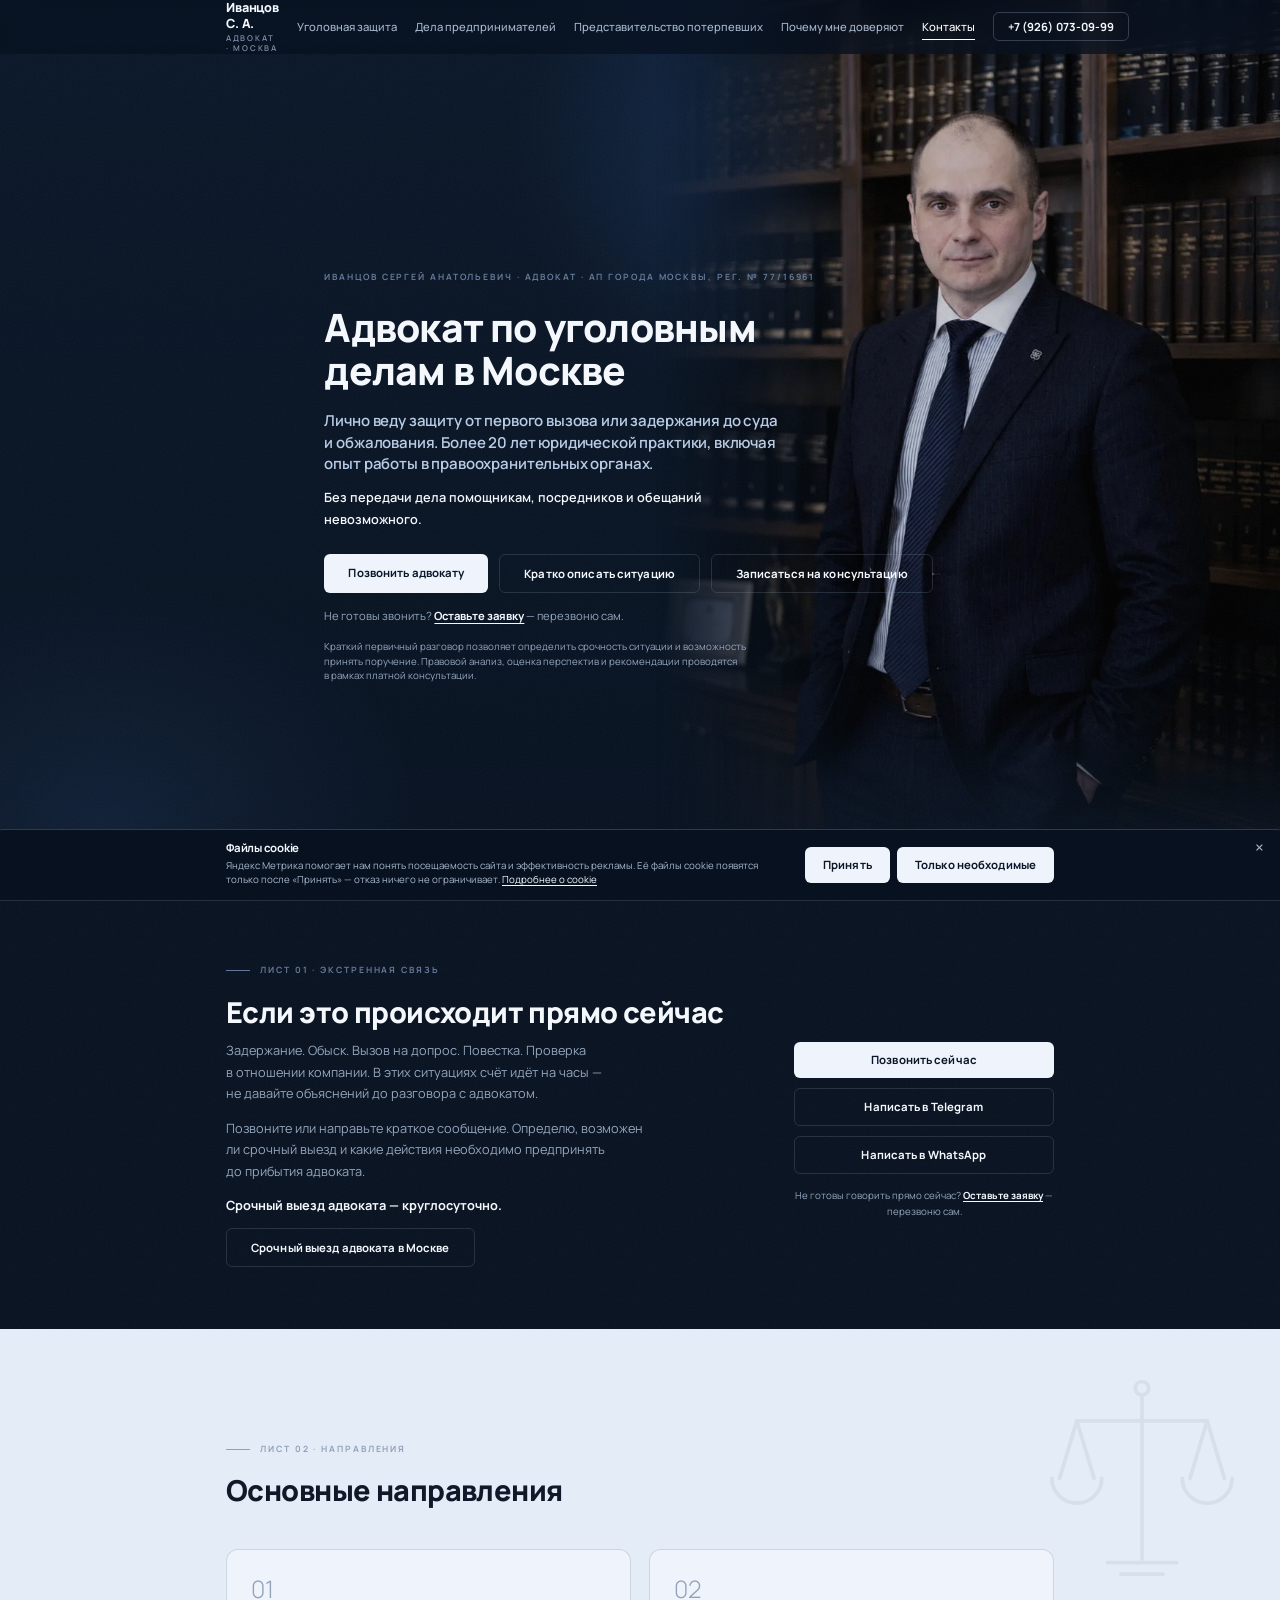
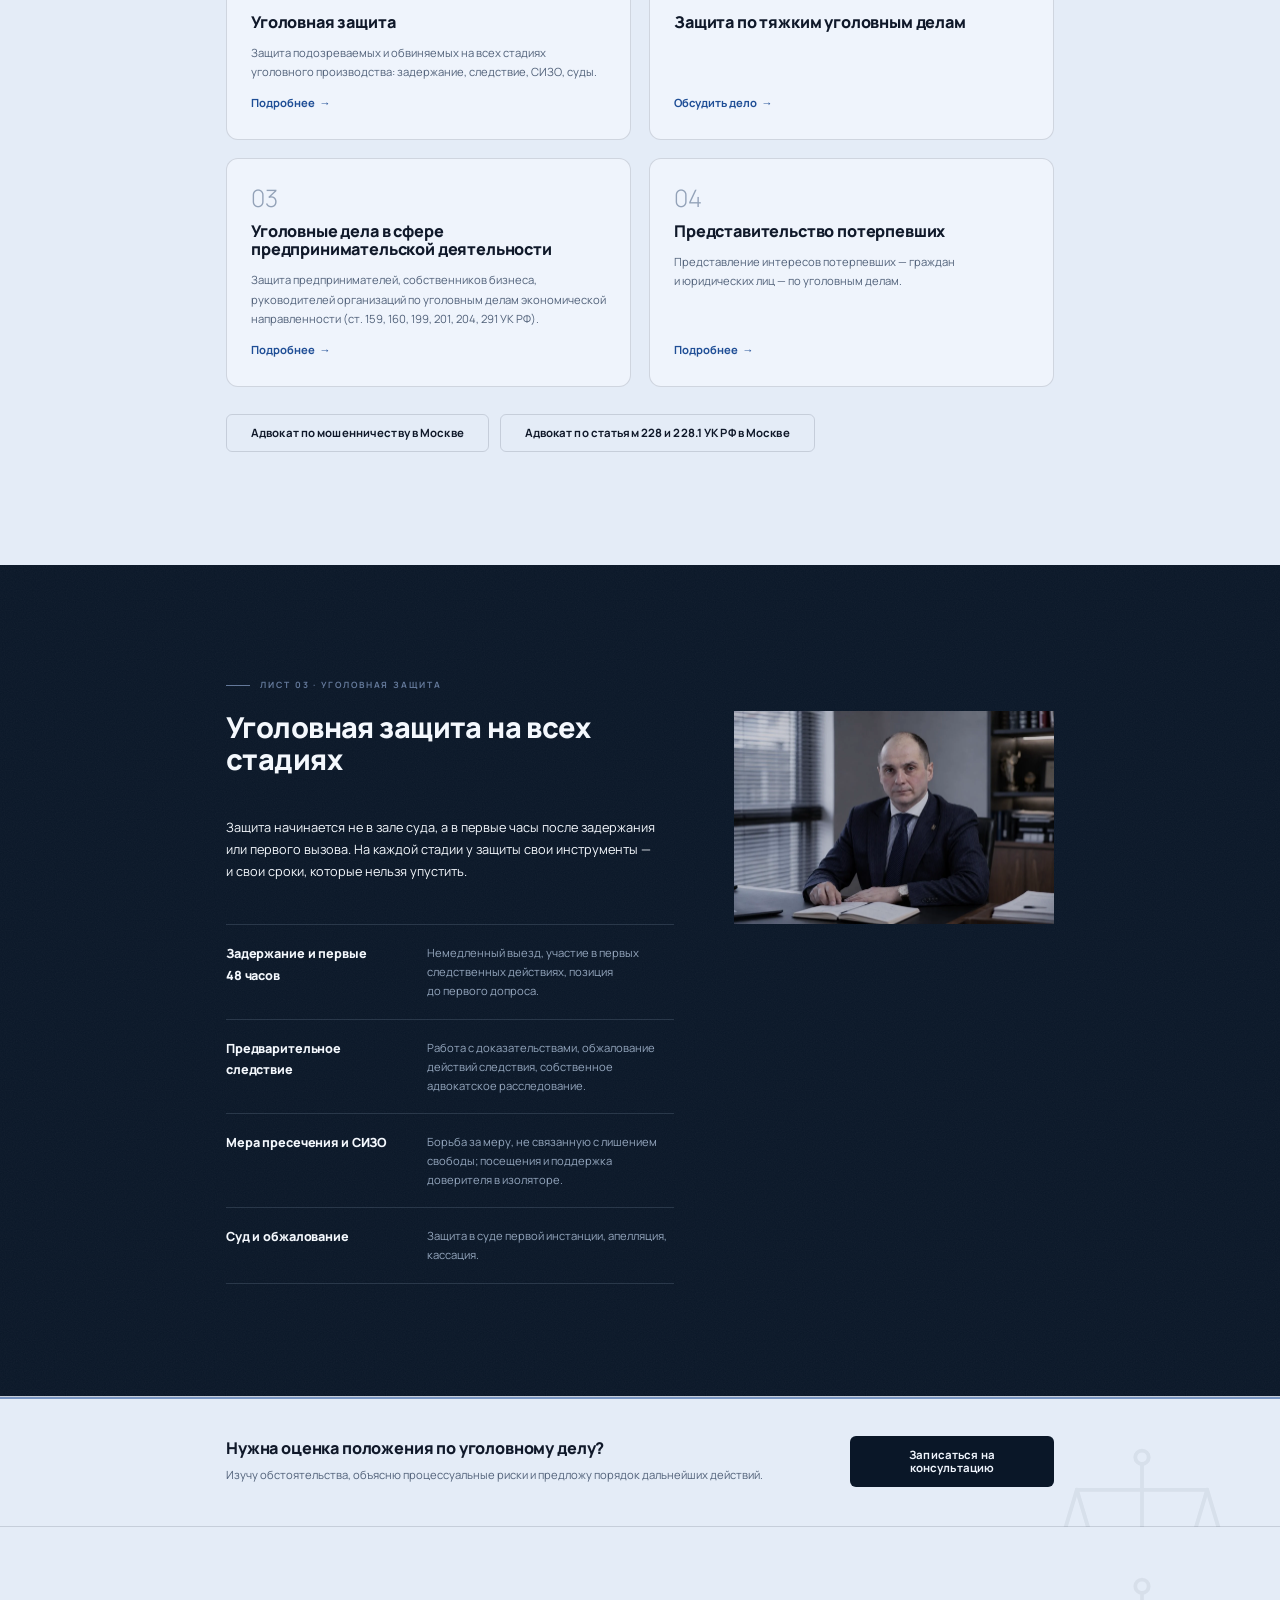
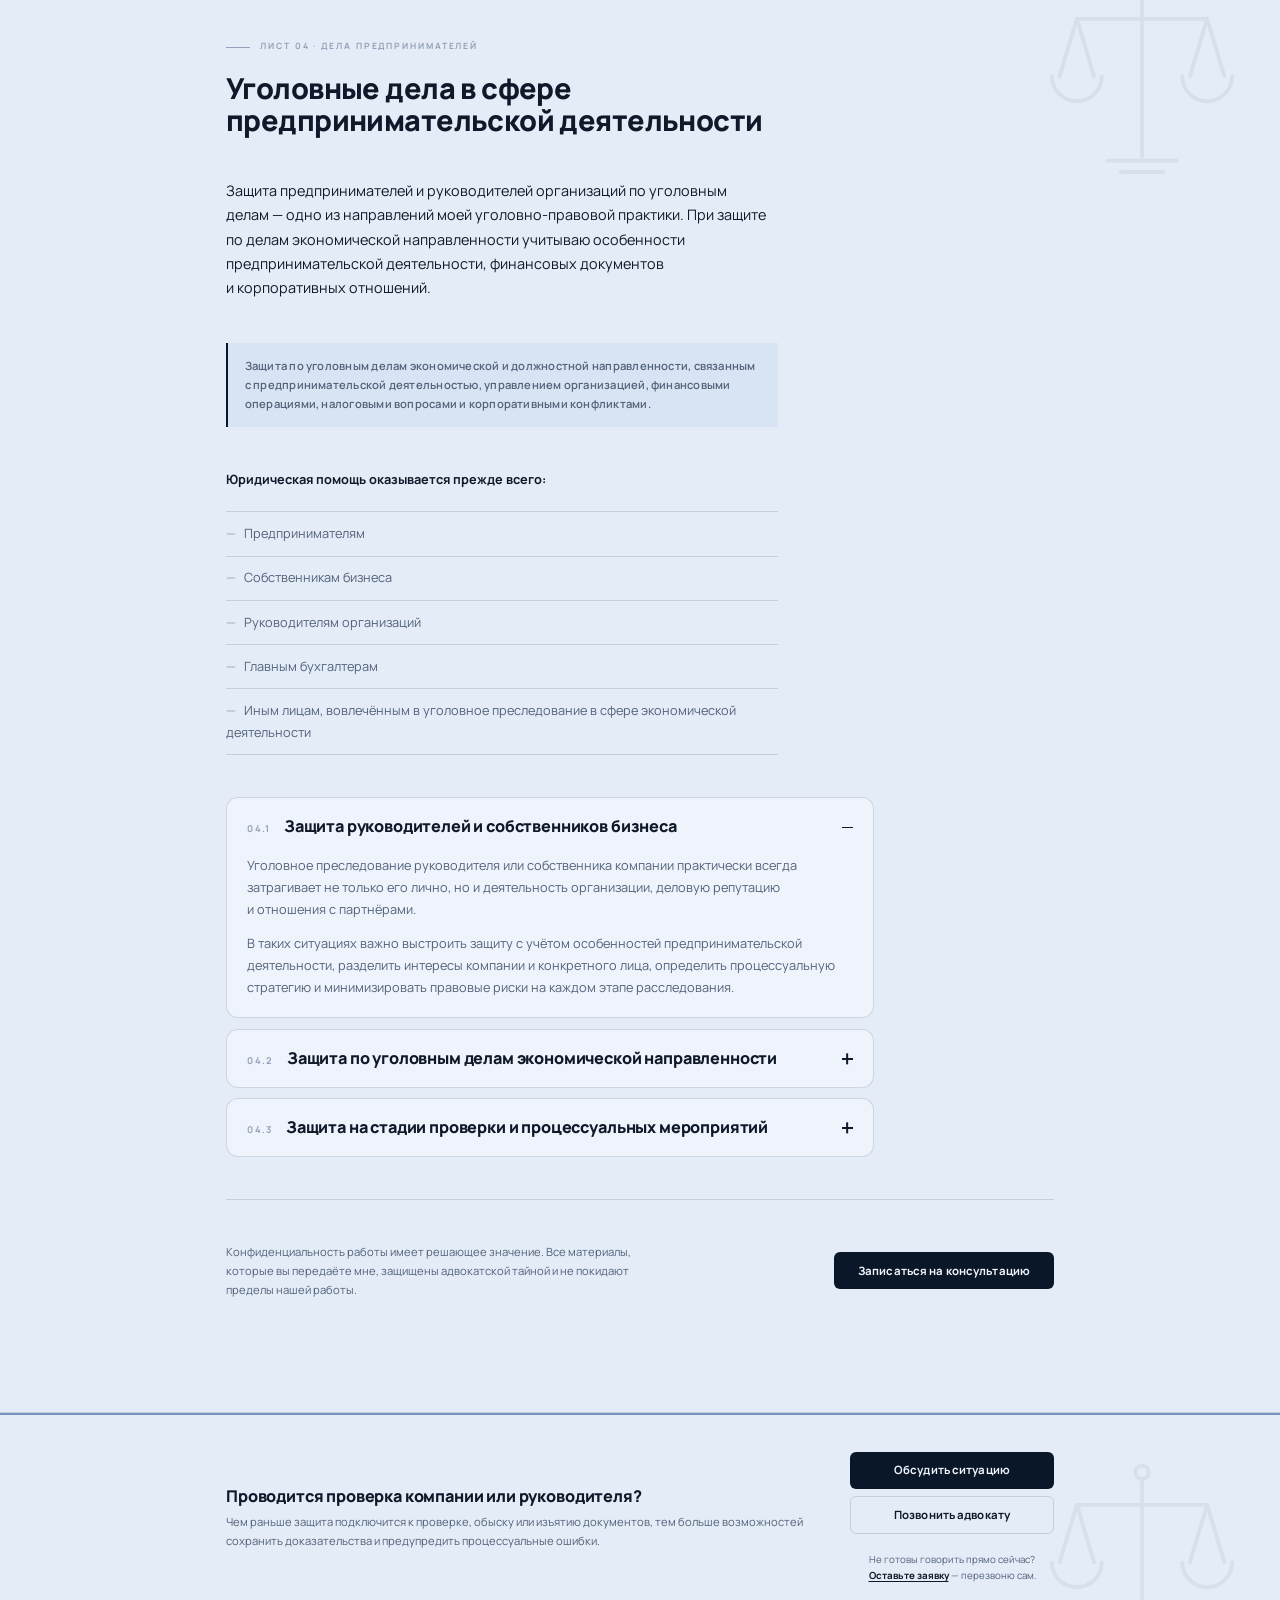
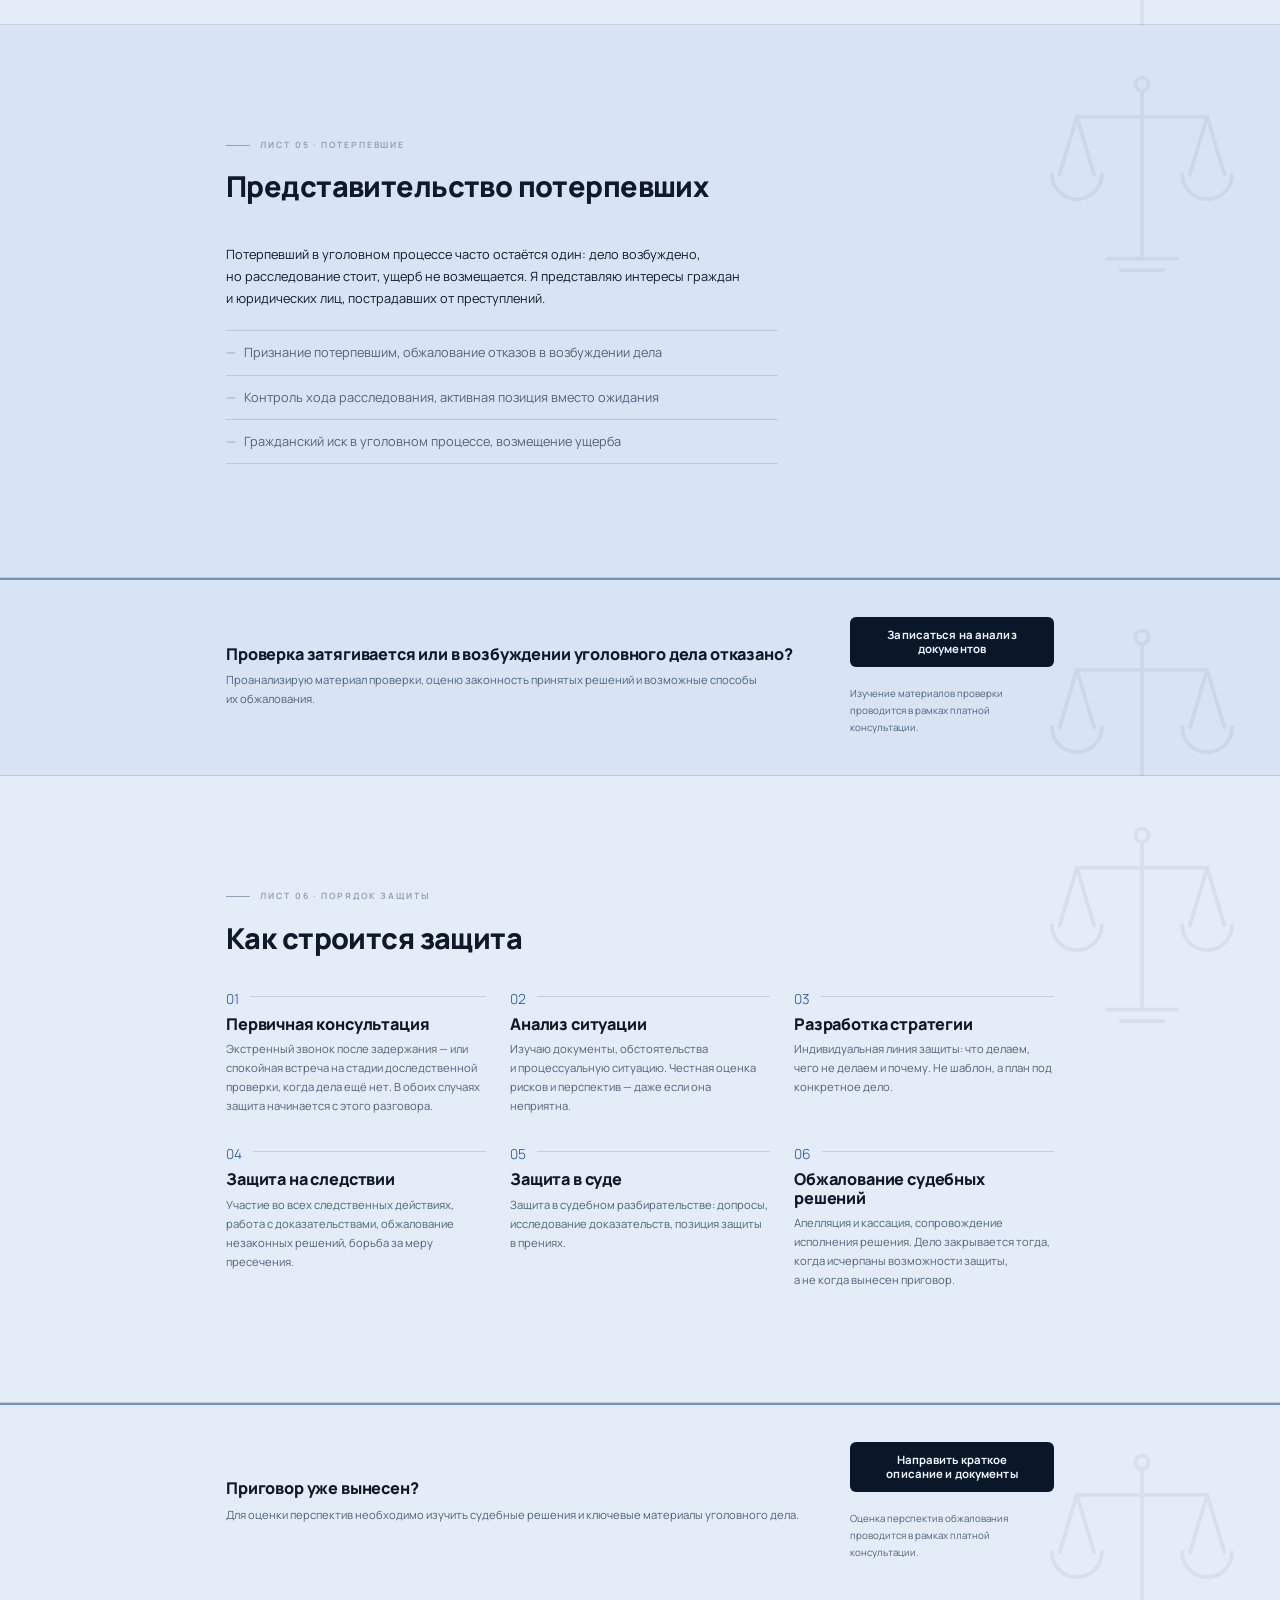
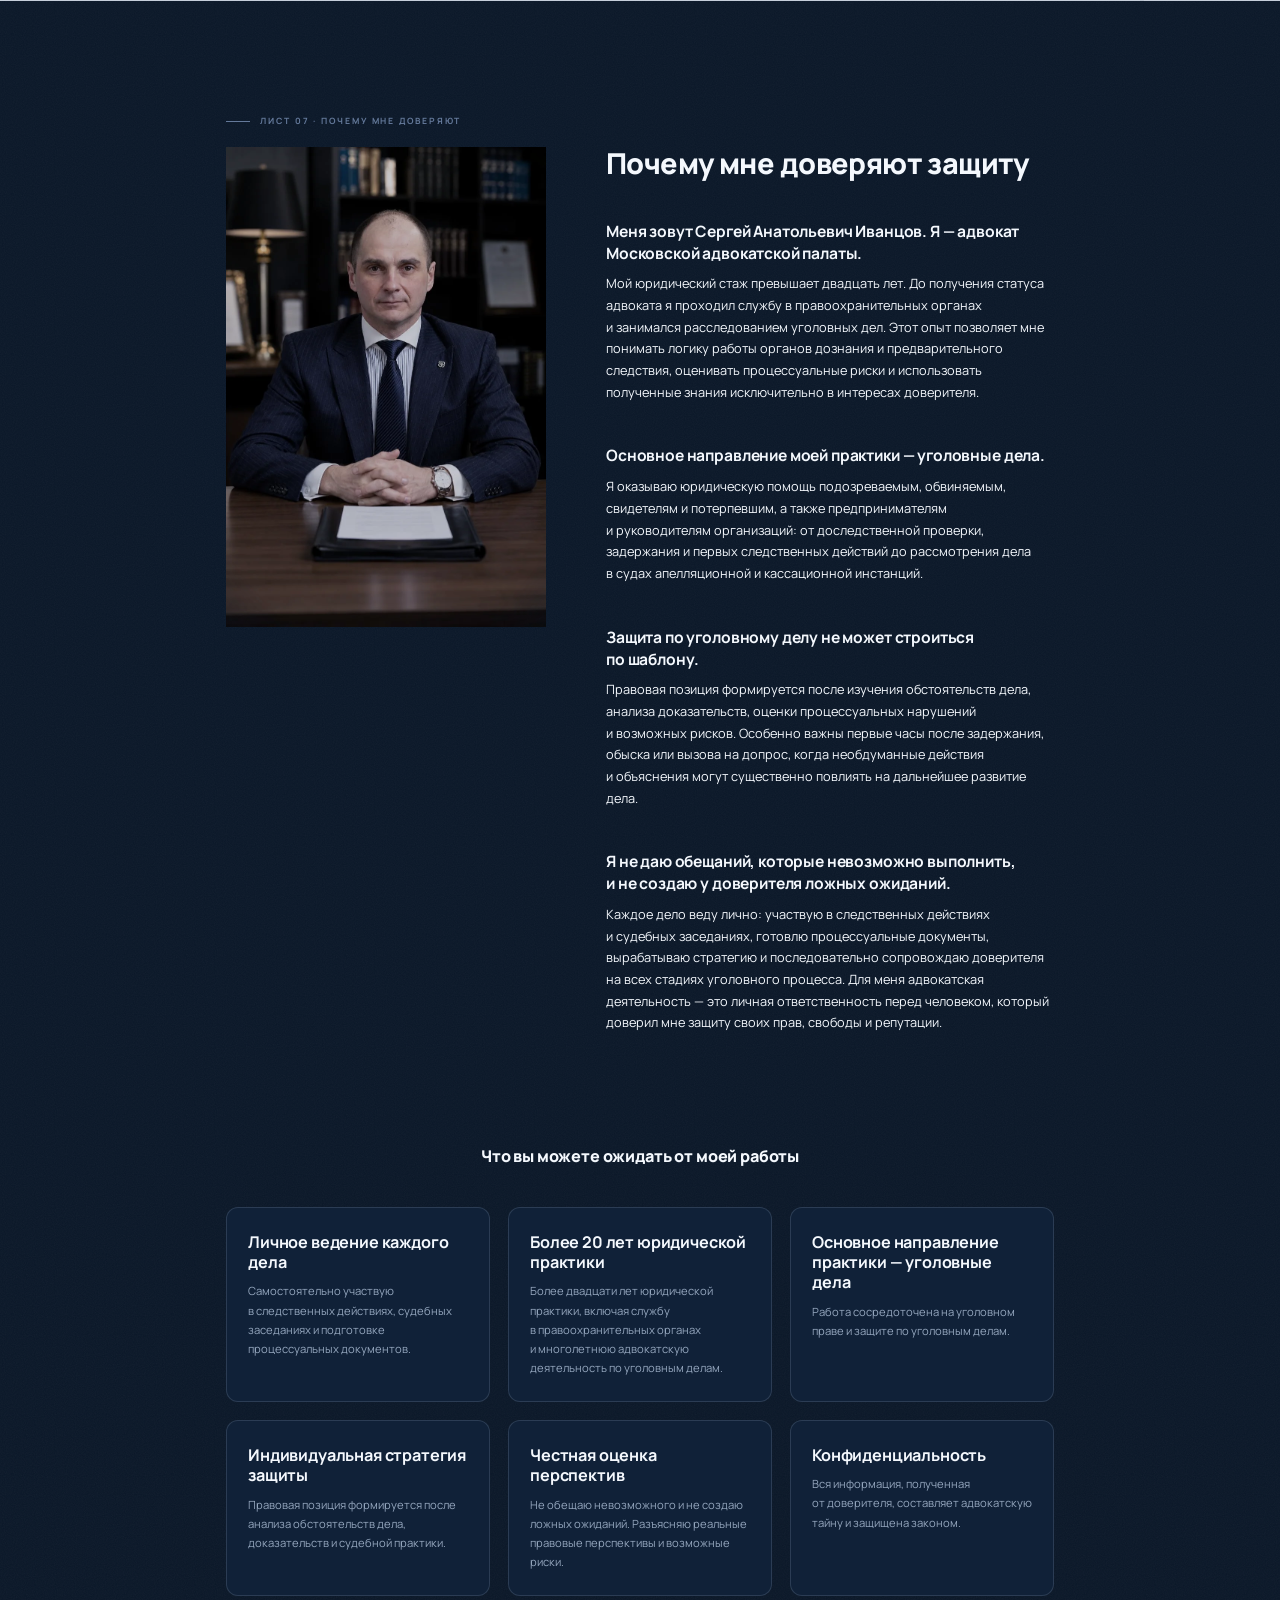
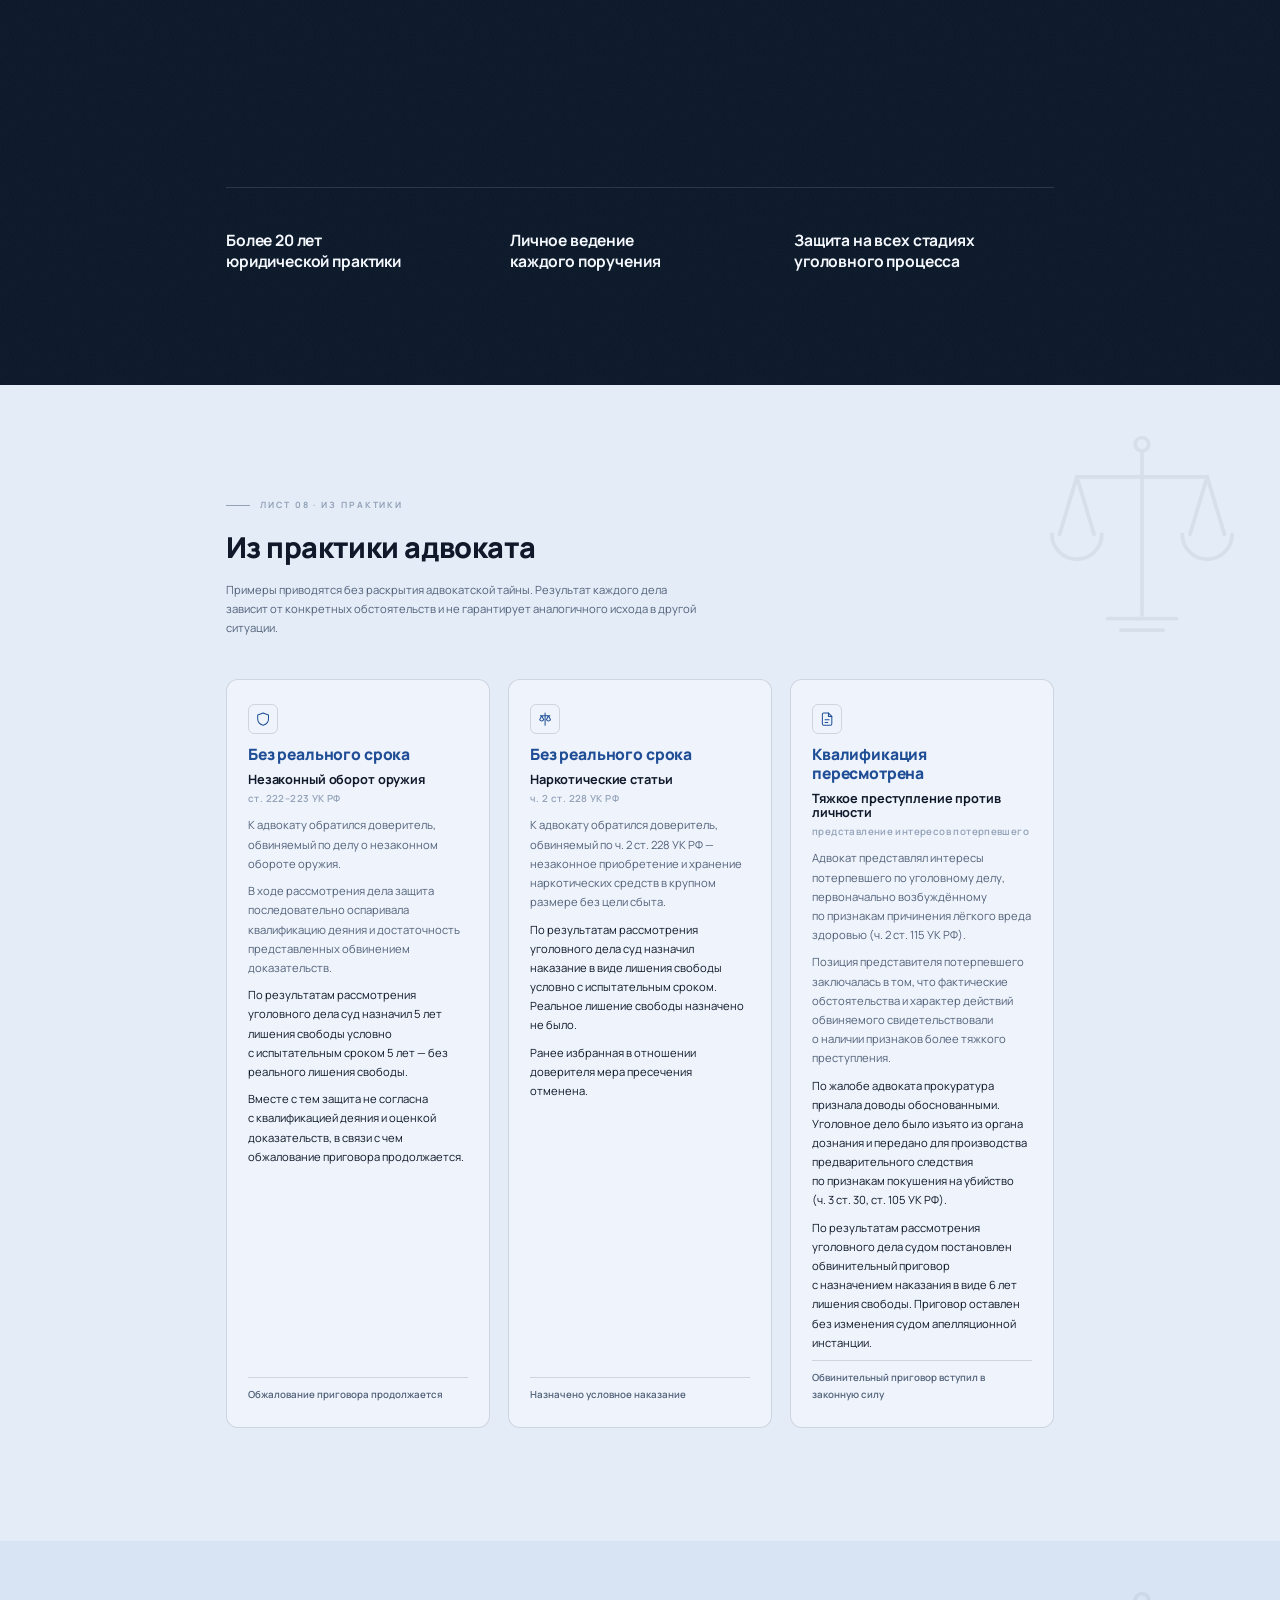
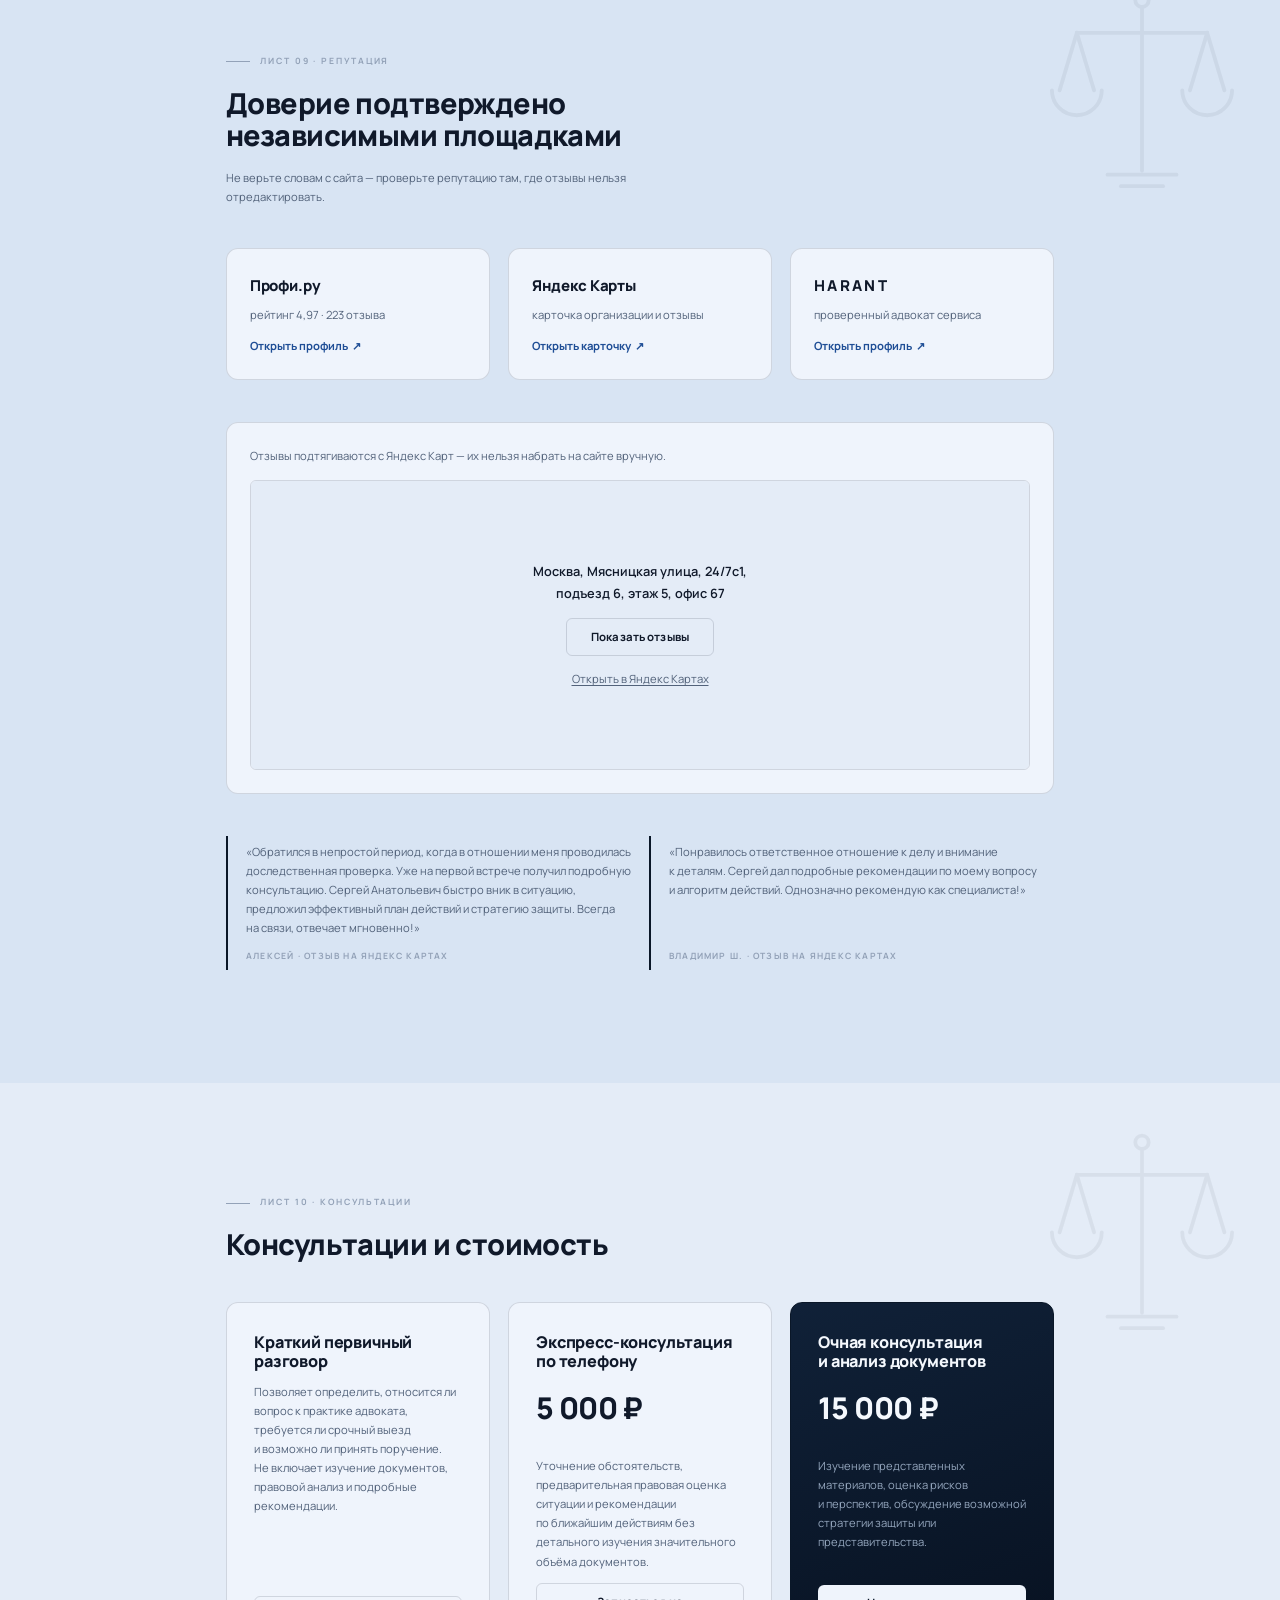
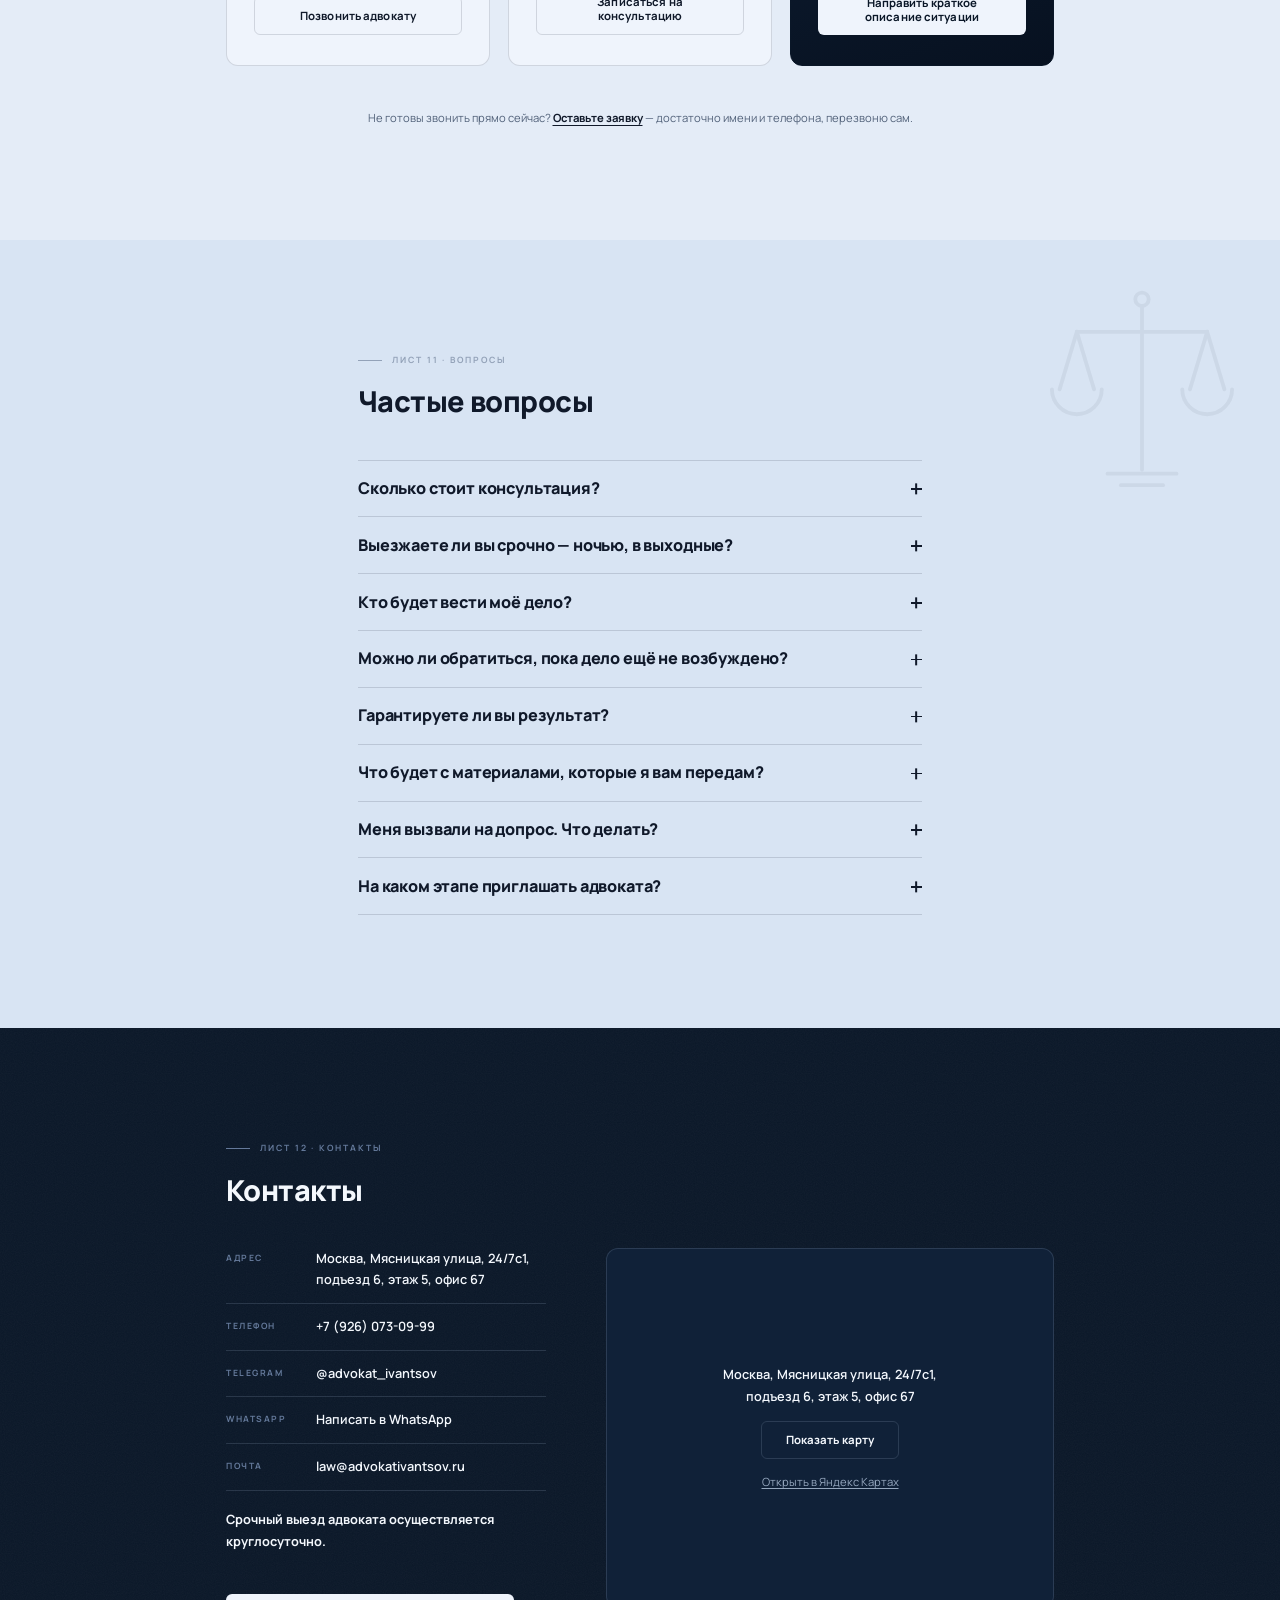
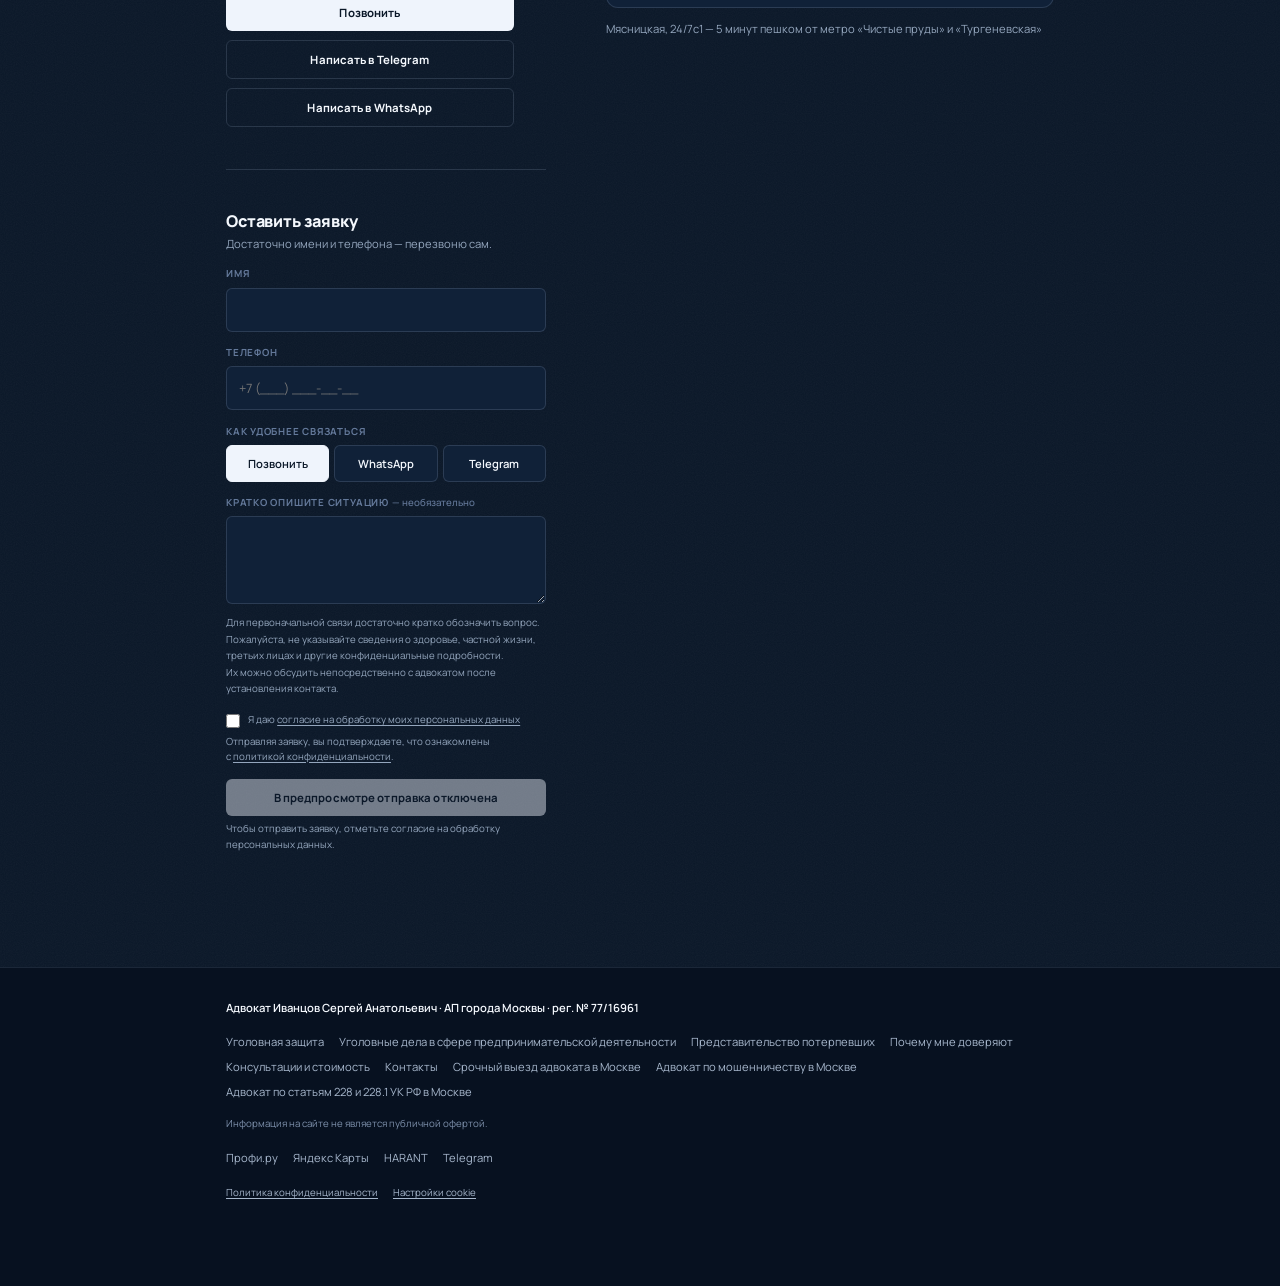
==== index.html @ 4e06b95c "Предпросмотр: исходный коммит 2146929 Co-Authored-By: Claude Opus 5.5 <noreply@anthropic.com>" ====
<!DOCTYPE html>
<html lang="ru">
<head>
  <meta charset="UTF-8">
  <meta name="robots" content="noindex, nofollow">
  <meta name="viewport" content="width=device-width, initial-scale=1, viewport-fit=cover">

  <!-- Safari на iPhone сам превращает похожие на телефон числа в ссылки
       на звонок — из-за этого регистрационный номер адвоката «77/16961»
       и номер офиса в адресе становились кликабельными. Автоопределение
       отключено: все настоящие телефоны заданы явными ссылками tel:. -->
  <meta name="format-detection" content="telephone=no">

  <!-- ===== SEO ===== -->
  <title>Адвокат по уголовным делам в Москве — Иванцов Сергей Анатольевич</title>
  <meta name="description" content="Адвокат по уголовным делам Сергей Иванцов, АП города Москвы, рег. № 77/16961. Защита подозреваемых, обвиняемых, потерпевших и предпринимателей на всех стадиях уголовного процесса. Более 20 лет юридической практики. Москва, круглосуточно.">

  <link rel="canonical" href="https://advokativantsov.ru/">

  <!-- Open Graph. Пути к картинке только абсолютные: мессенджеры и
       соцсети забирают её со своих серверов и относительный путь
       превращается в битую ссылку. Ширина и высота указаны настоящие,
       снятые из самого файла, — расхождение с реальными размерами
       заставляет часть сервисов перекачивать картинку заново. -->
  <meta property="og:type" content="website">
  <meta property="og:url" content="https://advokativantsov.ru/">
  <meta property="og:locale" content="ru_RU">
  <meta property="og:site_name" content="Адвокат Иванцов Сергей Анатольевич">
  <meta property="og:title" content="Адвокат по уголовным делам в Москве — Иванцов Сергей Анатольевич">
  <meta property="og:description" content="Защита подозреваемых, обвиняемых, потерпевших и предпринимателей на всех стадиях уголовного процесса. Более 20 лет юридической практики, опыт службы в правоохранительных органах.">
  <meta property="og:image" content="https://advokativantsov.ru/assets/img/og-cover.jpg">
  <meta property="og:image:secure_url" content="https://advokativantsov.ru/assets/img/og-cover.jpg">
  <meta property="og:image:type" content="image/jpeg">
  <meta property="og:image:width" content="1610">
  <meta property="og:image:height" content="977">
  <meta property="og:image:alt" content="Адвокат по уголовным делам Иванцов Сергей Анатольевич, Москва">

  <!-- Twitter -->
  <meta name="twitter:card" content="summary_large_image">
  <meta name="twitter:title" content="Адвокат по уголовным делам в Москве — Иванцов Сергей Анатольевич">
  <meta name="twitter:description" content="Защита на всех стадиях уголовного процесса. Более 20 лет юридической практики. Москва, круглосуточно.">
  <meta name="twitter:image" content="https://advokativantsov.ru/assets/img/og-cover.jpg">
  <meta name="twitter:image:alt" content="Адвокат по уголовным делам Иванцов Сергей Анатольевич, Москва">

  <!-- Favicon -->
  <link rel="icon" href="favicon.ico" sizes="32x32">
  <link rel="icon" type="image/svg+xml" href="assets/img/favicon.svg">

  <!-- Шрифт: Manrope (переменный, полная кириллица) — один на всю страницу.
       Файлы лежат локально в assets/fonts/, @font-face — в начале style.css.
       Внешнего CDN нет: сайт не зависит от доступности Google Fonts. -->
  <link rel="preload" href="assets/fonts/manrope-cyrillic.woff2" as="font" type="font/woff2" crossorigin>

  <!-- Параметр v= менять при обновлении файлов — сбрасывает кэш браузера -->
  <link rel="stylesheet" href="css/style.min.css?v=76">
  <!-- Класс js ставится здесь, а не в самом скрипте. Разница принципиальная:
       из <head> он попадает в разметку до разбора <body>, и браузер сразу
       считает стили правильно. Если ставить его потом, из main.js, браузер
       вынужден пересчитать всю страницу заново — на телефоне это стоило
       439 миллисекунд, и ровно они держали показатель отклика. -->
  <script>document.documentElement.classList.add('js');</script>
  <script src="js/main.min.js?v=74" defer></script>

  <!-- ===== Schema.org: Attorney =====
       @id — постоянный адрес этого описания. Другие страницы сайта
       ссылаются на адвоката по нему ("about": {"@id": …}), а не
       повторяют его данные. Менять @id нельзя: ссылки оборвутся. -->
  <script type="application/ld+json">
  {
    "@context": "https://schema.org",
    "@type": "Attorney",
    "@id": "https://advokativantsov.ru/#attorney",
    "name": "Адвокат Иванцов Сергей Анатольевич",
    "description": "Адвокат по уголовным делам. Защита на всех стадиях уголовного процесса. Более 20 лет юридической практики. Адвокатская палата города Москвы, рег. № 77/16961.",
    "telephone": "+79260730999",
    "email": "law@advokativantsov.ru",
    "address": {
      "@type": "PostalAddress",
      "addressLocality": "Москва",
      "streetAddress": "Мясницкая улица, 24/7с1, подъезд 6, этаж 5, офис 67",
      "addressCountry": "RU"
    },
    "areaServed": "Москва",
    "founder": {
      "@type": "Person",
      "name": "Иванцов Сергей Анатольевич",
      "jobTitle": "Адвокат",
      "memberOf": {
        "@type": "Organization",
        "name": "Адвокатская палата города Москвы"
      }
    },
    "knowsAbout": [
      "Уголовная защита",
      "Защита по тяжким уголовным делам",
      "Уголовные дела в сфере предпринимательской деятельности",
      "Представительство потерпевших"
    ],
    "sameAs": [
      "https://profi.ru/profile/IvantsovSA4",
      "https://yandex.ru/maps/org/advokat_ivantsov_s_a_/156938785011",
      "https://harant.ru/lawyers/moskva/ivanczov-sergej-anatolevich/",
      "https://t.me/advokat_ivantsov"
    ]
  }
  </script>

  <!-- ===== Schema.org: FAQPage (соответствует секции «Вопросы») ===== -->
  <script type="application/ld+json">
  {
    "@context": "https://schema.org",
    "@type": "FAQPage",
    "mainEntity": [
      {
        "@type": "Question",
        "name": "Сколько стоит консультация?",
        "acceptedAnswer": {
          "@type": "Answer",
          "text": "Экспресс-консультация по телефону — 5 000 ₽. Очная консультация с анализом документов в офисе на Мясницкой — 15 000 ₽. Краткий первичный разговор по телефону, чтобы определить срочность ситуации, отдельно не оплачивается."
        }
      },
      {
        "@type": "Question",
        "name": "Выезжаете ли вы срочно — ночью, в выходные?",
        "acceptedAnswer": {
          "@type": "Answer",
          "text": "Да. Срочный выезд адвоката осуществляется круглосуточно: при задержании, обыске или ином неотложном следственном действии звоните в любое время."
        }
      },
      {
        "@type": "Question",
        "name": "Кто будет вести моё дело?",
        "acceptedAnswer": {
          "@type": "Answer",
          "text": "Я не передаю дела помощникам. С доверителем работаю я лично — от первого разговора до решения суда."
        }
      },
      {
        "@type": "Question",
        "name": "Можно ли обратиться, пока дело ещё не возбуждено?",
        "acceptedAnswer": {
          "@type": "Answer",
          "text": "Не только можно — нужно. Доследственная проверка это стадия, на которой у защиты больше всего возможностей. Чем раньше выстроена позиция, тем меньше шансов, что проверка перерастёт в дело."
        }
      },
      {
        "@type": "Question",
        "name": "Гарантируете ли вы результат?",
        "acceptedAnswer": {
          "@type": "Answer",
          "text": "Нет — и ни один добросовестный адвокат не гарантирует. Каждое дело я начинаю с честной оценки: называю реальные риски и перспективы, даже если они неприятны. Там, где есть возможность выстроить сильную защиту, я использую её до конца."
        }
      },
      {
        "@type": "Question",
        "name": "Что будет с материалами, которые я вам передам?",
        "acceptedAnswer": {
          "@type": "Answer",
          "text": "Все переданные материалы защищены адвокатской тайной и не покидают пределы работы по делу. Это гарантия закона, а не обещание."
        }
      },
      {
        "@type": "Question",
        "name": "Меня вызвали на допрос. Что делать?",
        "acceptedAnswer": {
          "@type": "Answer",
          "text": "Не давайте объяснений и показаний до разговора с адвокатом. Сказанное на первом допросе закрепляется в протоколе и в дальнейшем становится частью материалов дела, поэтому исправить неточную формулировку потом значительно сложнее, чем изначально её не допустить. Позвоните до того, как пойдёте на допрос: обсудим статус, в котором вас вызывают, и порядок участия адвоката."
        }
      },
      {
        "@type": "Question",
        "name": "На каком этапе приглашать адвоката?",
        "acceptedAnswer": {
          "@type": "Answer",
          "text": "Чем раньше, тем лучше. Во многих случаях именно первые часы после задержания, обыска, допроса или начала процессуальной проверки становятся определяющими для дальнейшего развития дела. Своевременное участие адвоката позволяет обеспечить соблюдение процессуальных прав, избежать ошибок и вовремя сформировать правовую позицию."
        }
      }
    ]
  }
  </script>
</head>

<body>
<a class="skip-link" href="#services">Перейти к содержанию</a>

<!-- ============================= ШАПКА ============================= -->
<header class="header" id="header">
  <div class="container header__inner">
    <a class="header__brand" href="#top">
      <span class="header__brand-name">Иванцов С.&nbsp;А.</span>
      <span class="header__brand-role">адвокат · Москва</span>
    </a>

    <nav class="nav" id="nav" aria-label="Разделы страницы">
      <a class="nav__link" href="#criminal">Уголовная защита</a>
      <a class="nav__link" href="#business">Дела предпринимателей</a>
      <a class="nav__link" href="#victim">Представительство потерпевших</a>
      <a class="nav__link" href="#about">Почему мне доверяют</a>
      <a class="nav__link" href="#contacts">Контакты</a>
    </nav>

    <a class="btn btn--ghost header__phone" href="tel:+79260730999" data-site="phone-link" data-goal="phone_header"><span data-site="phone-text">+7 (926) 073-09-99</span></a>

    <button class="burger" id="burger" type="button" aria-expanded="false" aria-controls="nav" aria-label="Открыть меню">
      <span class="burger__line"></span>
      <span class="burger__line"></span>
    </button>
  </div>
</header>

<main id="top">

  <!-- ============================= 1. ПЕРВЫЙ ЭКРАН ============================= -->
  <section class="hero theme-dark" aria-label="Адвокат Иванцов Сергей Анатольевич">
    <div class="hero__backdrop" aria-hidden="true"></div>

    <!-- Кадр в библиотеке — целиком, без вырезки. Фото приведено к холодной
         гамме сайта, левый край растворяется маской, низ уходит в секцию.
         Слои разделены намеренно: figure — проявление, parallax — скролл,
         img — медленный дрейф. Так анимации не конфликтуют. -->
    <div class="hero__figure" aria-hidden="true">
      <div class="hero__parallax">
        <img class="hero__portrait" src="assets/img/hero-library.webp?v=1"
             alt="" width="852" height="1280" fetchpriority="high">
      </div>
    </div>

    <div class="container hero__content">
      <!-- Имя, статус адвоката и регистрационный номер обязаны оставаться
           на первом экране (ТЗ, п. 3.2) -->
      <p class="hero__case-label">Иванцов Сергей Анатольевич · адвокат · АП города Москвы, рег.&nbsp;№&nbsp;77/16961</p>

      <h1 class="hero__title">Адвокат по&nbsp;уголовным делам в&nbsp;Москве</h1>

      <p class="hero__subtitle">Лично веду защиту от&nbsp;первого вызова или задержания до&nbsp;суда и&nbsp;обжалования. Более 20&nbsp;лет юридической практики, включая опыт работы в&nbsp;правоохранительных органах.</p>

      <p class="hero__lead">Без передачи дела помощникам, посредников и&nbsp;обещаний невозможного.</p>

      <!-- Три действия первого экрана (ТЗ, п. 3.3): звонок, быстрое
           сообщение в мессенджер, переход к блоку консультаций -->
      <div class="hero__actions">
        <a class="btn btn--primary" href="tel:+79260730999" data-site="phone-link" data-goal="phone_hero">Позвонить адвокату</a>
        <a class="btn btn--ghost" href="https://t.me/advokat_ivantsov" target="_blank" rel="noopener" data-site="telegram-link" data-goal="telegram_hero">Кратко описать ситуацию</a>
        <a class="btn btn--ghost" href="#consultation" data-goal="consultation_button">Записаться на консультацию</a>
      </div>

      <p class="hero__alt">Не&nbsp;готовы звонить? <a href="#lead-form" data-goal="lead_hero">Оставьте заявку</a> — перезвоню сам.</p>

      <p class="hero__note">Краткий первичный разговор позволяет определить срочность ситуации и&nbsp;возможность принять поручение. Правовой анализ, оценка перспектив и&nbsp;рекомендации проводятся в&nbsp;рамках платной консультации.</p>
    </div>
  </section>

  <!-- ============================= 2. ЭКСТРЕННАЯ СИТУАЦИЯ ============================= -->
  <section class="section urgent theme-dark" id="urgent">
    <div class="container">
      <p class="sheet-label" data-reveal>лист 01 · экстренная связь</p>
      <div class="urgent__grid" data-reveal-group>
        <div class="urgent__text" data-reveal>
          <h2 class="section__title">Если это происходит прямо сейчас</h2>
          <p class="urgent__desc">Задержание. Обыск. Вызов на&nbsp;допрос. Повестка. Проверка в&nbsp;отношении компании. В&nbsp;этих ситуациях счёт идёт на&nbsp;часы — не&nbsp;давайте объяснений до&nbsp;разговора с&nbsp;адвокатом.</p>
          <!-- Текст CTA раздела 5 ТЗ сведён сюда: отдельный призыв сразу
               под этим блоком повторял бы его слово в слово. Смысл и все
               три канала связи сохранены, лишнего экрана нет. -->
          <p class="urgent__desc">Позвоните или направьте краткое сообщение. Определю, возможен ли срочный выезд и&nbsp;какие действия необходимо предпринять до&nbsp;прибытия адвоката.</p>
          <p class="urgent__note">Срочный выезд адвоката — круглосуточно.</p>
          <p class="vyezd-more"><a class="btn btn--ghost" href="/ivantsov-preview/srochnyj-vyezd-advokata/" data-goal="link_vyezd_from_main">Срочный выезд адвоката в Москве</a></p>
        </div>
        <div class="urgent__actions" data-reveal>
          <a class="btn btn--primary btn--wide" href="tel:+79260730999" data-site="phone-link" data-goal="phone_urgent">Позвонить сейчас</a>
          <a class="btn btn--ghost btn--wide" href="https://t.me/advokat_ivantsov" target="_blank" rel="noopener" data-site="telegram-link" data-goal="telegram_urgent">Написать в Telegram</a>
          <a class="btn btn--ghost btn--wide" href="https://wa.me/79260730999" target="_blank" rel="noopener" data-site="whatsapp-link" data-goal="whatsapp_urgent">Написать в WhatsApp</a>
          <p class="cta__alt">Не готовы говорить прямо сейчас? <a href="#lead-form" data-goal="lead_urgent">Оставьте заявку</a> — перезвоню сам.</p>
        </div>
      </div>
    </div>
  </section>

  <!-- ============================= 3. ОСНОВНЫЕ НАПРАВЛЕНИЯ — ЧЕТЫРЕ КАРТОЧКИ =============================
       Четыре направления заданы ТЗ (раздел 2). -->
  <section class="section theme-light" id="services">
    <div class="container">
      <p class="sheet-label" data-reveal>лист 02 · направления</p>
      <h2 class="section__title" data-reveal>Основные направления</h2>

      <div class="services" data-reveal-group>
        <a class="service" href="#criminal" data-reveal>
          <span class="service__num">01</span>
          <h3 class="service__title">Уголовная защита</h3>
          <p class="service__desc">Защита подозреваемых и&nbsp;обвиняемых на&nbsp;всех стадиях уголовного производства: задержание, следствие, СИЗО, суды.</p>
          <span class="service__more">Подробнее</span>
        </a>

        <!-- Направление задано ТЗ (п.2). Описания намеренно нет: сведений
             о том, по каким составам и на каких стадиях идёт эта работа,
             ни в ТЗ, ни на текущем сайте не было. Когда адвокат даст текст —
             добавить <p class="service__desc"> перед ссылкой. -->
        <a class="service" href="#contacts" data-reveal>
          <span class="service__num">02</span>
          <h3 class="service__title">Защита по&nbsp;тяжким уголовным делам</h3>
          <span class="service__more">Обсудить дело</span>
        </a>

        <a class="service" href="#business" data-reveal>
          <span class="service__num">03</span>
          <h3 class="service__title">Уголовные дела в&nbsp;сфере предпринимательской деятельности</h3>
          <p class="service__desc">Защита предпринимателей, собственников бизнеса, руководителей организаций по&nbsp;уголовным делам экономической направленности (ст.&nbsp;159, 160, 199, 201, 204, 291 УК&nbsp;РФ).</p>
          <span class="service__more">Подробнее</span>
        </a>

        <a class="service" href="#victim" data-reveal>
          <span class="service__num">04</span>
          <h3 class="service__title">Представительство потерпевших</h3>
          <p class="service__desc">Представление интересов потерпевших — граждан и&nbsp;юридических лиц — по&nbsp;уголовным делам.</p>
          <span class="service__more">Подробнее</span>
        </a>
      </div>

      <!-- Ссылки на посадочные страницы: о мошенничестве (ТЗ № 2, раздел III,
           п. 5 и раздел V, п. 2) и по статьям 228 и 228.1 (ТЗ docs/tz-228.md,
           IV.2, п. 7). Под сеткой, а не в карточке: карточка сама ссылка,
           вложить в неё вторую нельзя. Оформление — как у кнопки
           «Срочный выезд» в блоке «Если это происходит прямо сейчас» -->
      <p class="vyezd-more services__more" data-reveal><a class="btn btn--ghost" href="/ivantsov-preview/advokat-po-moshennichestvu/" data-goal="link_moshennichestvo_from_main">Адвокат по мошенничеству в Москве</a> <a class="btn btn--ghost" href="/ivantsov-preview/advokat-po-228/" data-goal="link_po228_from_main">Адвокат по статьям 228 и 228.1 УК РФ в Москве</a></p>
    </div>
  </section>

  <!-- ============================= 4. УГОЛОВНАЯ ЗАЩИТА ============================= -->
  <section class="section theme-dark" id="criminal">
    <div class="container">
      <p class="sheet-label" data-reveal>лист 03 · уголовная защита</p>
      <div class="split">
        <div class="split__text">
          <h2 class="section__title" data-reveal>Уголовная защита на&nbsp;всех стадиях</h2>
          <p data-reveal>Защита начинается не&nbsp;в&nbsp;зале суда, а&nbsp;в&nbsp;первые часы после задержания или первого вызова. На&nbsp;каждой стадии у&nbsp;защиты свои инструменты — и&nbsp;свои сроки, которые нельзя упустить.</p>

          <ul class="stage-list" role="list" data-reveal-group>
            <li class="stage" data-reveal>
              <span class="stage__name">Задержание и&nbsp;первые 48&nbsp;часов</span>
              <span class="stage__desc">Немедленный выезд, участие в&nbsp;первых следственных действиях, позиция до&nbsp;первого допроса.</span>
            </li>
            <li class="stage" data-reveal>
              <span class="stage__name">Предварительное следствие</span>
              <span class="stage__desc">Работа с&nbsp;доказательствами, обжалование действий следствия, собственное адвокатское расследование.</span>
            </li>
            <li class="stage" data-reveal>
              <span class="stage__name">Мера пресечения и&nbsp;СИЗО</span>
              <span class="stage__desc">Борьба за&nbsp;меру, не&nbsp;связанную с&nbsp;лишением свободы; посещения и&nbsp;поддержка доверителя в&nbsp;изоляторе.</span>
            </li>
            <li class="stage" data-reveal>
              <span class="stage__name">Суд и&nbsp;обжалование</span>
              <span class="stage__desc">Защита в&nbsp;суде первой инстанции, апелляция, кассация.</span>
            </li>
          </ul>
        </div>

        <!-- Кадр за рабочим столом. Без рамок: край растворён маской.
             Фото приведено к холодной гамме сайта -->
        <figure class="split__media" data-reveal>
          <img class="dissolve-img" src="assets/img/criminal-desk.webp?v=1"
               alt="Адвокат Сергей Иванцов за рабочим столом в кабинете" width="1280" height="853" loading="lazy">
        </figure>
      </div>
    </div>
  </section>

  <!-- CTA после блока общей уголовной защиты (ТЗ, раздел 5) -->
  <aside class="cta theme-paper" aria-label="Записаться на оценку положения по делу">
    <div class="container cta__inner" data-reveal>
      <div class="cta__text">
        <p class="cta__title">Нужна оценка положения по&nbsp;уголовному делу?</p>
        <p class="cta__desc">Изучу обстоятельства, объясню процессуальные риски и&nbsp;предложу порядок дальнейших действий.</p>
      </div>
      <div class="cta__actions">
        <a class="btn btn--primary" href="#consultation" data-goal="consultation_cta">Записаться на консультацию</a>
      </div>
    </div>
  </aside>

  <!-- ============================= 5. ЭКОНОМИЧЕСКИЕ И ДОЛЖНОСТНЫЕ ПРЕСТУПЛЕНИЯ =============================
       ТЗ п.7: показывать как одно из направлений уголовной практики,
       без акцента на бизнес как основную специализацию. -->
  <section class="section theme-light" id="business">
    <div class="container">
      <p class="sheet-label" data-reveal>лист 04 · дела предпринимателей</p>
      <h2 class="section__title" data-reveal>Уголовные дела в&nbsp;сфере предпринимательской деятельности</h2>

      <div class="business__intro" data-reveal>
        <p>Защита предпринимателей и&nbsp;руководителей организаций по&nbsp;уголовным делам&nbsp;— одно из&nbsp;направлений моей уголовно-правовой практики. При защите по&nbsp;делам экономической направленности учитываю особенности предпринимательской деятельности, финансовых документов и&nbsp;корпоративных отношений.</p>
      </div>

      <p class="business__scope" data-reveal>Защита по&nbsp;уголовным делам экономической и&nbsp;должностной направленности, связанным с&nbsp;предпринимательской деятельностью, управлением организацией, финансовыми операциями, налоговыми вопросами и&nbsp;корпоративными конфликтами.</p>

      <div class="business__clients" data-reveal>
        <p class="business__clients-lead">Юридическая помощь оказывается прежде всего:</p>
        <ul class="check-list" role="list">
          <li>Предпринимателям</li>
          <li>Собственникам бизнеса</li>
          <li>Руководителям организаций</li>
          <li>Главным бухгалтерам</li>
          <li>Иным лицам, вовлечённым в&nbsp;уголовное преследование в&nbsp;сфере экономической деятельности</li>
        </ul>
      </div>

      <!-- Три подраздела — аккордеоны, чтобы секция не превращалась в стену текста -->
      <div class="accordion" data-reveal-group>
        <article class="acc" data-reveal>
          <h3 class="acc__heading">
            <button class="acc__head" type="button" aria-expanded="true" aria-controls="acc-panel-1" id="acc-head-1">
              <span class="acc__index">04.1</span>
              <span class="acc__title">Защита руководителей и&nbsp;собственников бизнеса</span>
              <span class="acc__marker" aria-hidden="true"></span>
            </button>
          </h3>
          <div class="acc__panel" id="acc-panel-1" role="region" aria-labelledby="acc-head-1">
            <div class="acc__body">
              <p>Уголовное преследование руководителя или собственника компании практически всегда затрагивает не&nbsp;только его лично, но&nbsp;и&nbsp;деятельность организации, деловую репутацию и&nbsp;отношения с&nbsp;партнёрами.</p>
              <p>В&nbsp;таких ситуациях важно выстроить защиту с&nbsp;учётом особенностей предпринимательской деятельности, разделить интересы компании и&nbsp;конкретного лица, определить процессуальную стратегию и&nbsp;минимизировать правовые риски на&nbsp;каждом этапе расследования.</p>
            </div>
          </div>
        </article>

        <article class="acc" data-reveal>
          <h3 class="acc__heading">
            <button class="acc__head" type="button" aria-expanded="false" aria-controls="acc-panel-2" id="acc-head-2">
              <span class="acc__index">04.2</span>
              <span class="acc__title">Защита по&nbsp;уголовным делам экономической направленности</span>
              <span class="acc__marker" aria-hidden="true"></span>
            </button>
          </h3>
          <div class="acc__panel" id="acc-panel-2" role="region" aria-labelledby="acc-head-2">
            <div class="acc__body">
              <p>Оказываю юридическую помощь по&nbsp;уголовным делам, связанным с&nbsp;предпринимательской деятельностью, финансовыми операциями, налоговыми вопросами, корпоративными конфликтами и&nbsp;иными экономическими преступлениями.</p>
              <p>При подготовке позиции защиты анализируются не&nbsp;только материалы уголовного дела, но&nbsp;и&nbsp;договорные отношения, бухгалтерские документы, финансовые операции и&nbsp;иные обстоятельства, имеющие значение для правильной правовой оценки ситуации.</p>
            </div>
          </div>
        </article>

        <article class="acc" data-reveal>
          <h3 class="acc__heading">
            <button class="acc__head" type="button" aria-expanded="false" aria-controls="acc-panel-3" id="acc-head-3">
              <span class="acc__index">04.3</span>
              <span class="acc__title">Защита на&nbsp;стадии проверки и&nbsp;процессуальных мероприятий</span>
              <span class="acc__marker" aria-hidden="true"></span>
            </button>
          </h3>
          <div class="acc__panel" id="acc-panel-3" role="region" aria-labelledby="acc-head-3">
            <div class="acc__body">
              <p>Во многих случаях уголовное преследование начинается задолго до&nbsp;возбуждения уголовного дела&nbsp;— с&nbsp;доследственной проверки, вызова на&nbsp;опрос или допрос, запроса документов, обыска либо иных процессуальных мероприятий.</p>
              <p>Своевременное участие адвоката на&nbsp;этой стадии позволяет определить правовую позицию, избежать ошибок при даче объяснений, обеспечить соблюдение процессуальных прав и&nbsp;существенно снизить возможные риски дальнейшего уголовного преследования.</p>
            </div>
          </div>
        </article>
      </div>

      <div class="business__outro" data-reveal>
        <p class="business__secrecy">Конфиденциальность работы имеет решающее значение. Все материалы, которые вы&nbsp;передаёте мне, защищены адвокатской тайной и&nbsp;не&nbsp;покидают пределы нашей работы.</p>
        <a class="btn btn--primary" href="#consultation" data-goal="consultation_button">Записаться на консультацию</a>
      </div>
    </div>
  </section>

  <!-- CTA после блока о предпринимательской деятельности (ТЗ, раздел 5) -->
  <aside class="cta theme-paper" aria-label="Обсудить проверку компании или руководителя">
    <div class="container cta__inner" data-reveal>
      <div class="cta__text">
        <p class="cta__title">Проводится проверка компании или руководителя?</p>
        <p class="cta__desc">Чем раньше защита подключится к&nbsp;проверке, обыску или изъятию документов, тем больше возможностей сохранить доказательства и&nbsp;предупредить процессуальные ошибки.</p>
      </div>
      <div class="cta__actions">
        <a class="btn btn--primary" href="https://t.me/advokat_ivantsov" target="_blank" rel="noopener" data-site="telegram-link" data-goal="telegram_cta">Обсудить ситуацию</a>
        <a class="btn btn--ghost" href="tel:+79260730999" data-site="phone-link" data-goal="phone_cta">Позвонить адвокату</a>
        <p class="cta__alt">Не готовы говорить прямо сейчас? <a href="#lead-form" data-goal="lead_cta">Оставьте заявку</a> — перезвоню сам.</p>
      </div>
    </div>
  </aside>

  <!-- ============================= 6. ПОТЕРПЕВШИЕ ============================= -->
  <section class="section theme-paper" id="victim">
    <div class="container">
      <p class="sheet-label" data-reveal>лист 05 · потерпевшие</p>
      <div class="split split--narrow">
        <div class="split__text">
          <h2 class="section__title" data-reveal>Представительство потерпевших</h2>
          <p data-reveal>Потерпевший в&nbsp;уголовном процессе часто остаётся один: дело возбуждено, но&nbsp;расследование стоит, ущерб не&nbsp;возмещается. Я&nbsp;представляю интересы граждан и&nbsp;юридических лиц, пострадавших от&nbsp;преступлений.</p>
          <ul class="check-list" role="list" data-reveal-group>
            <li data-reveal>Признание потерпевшим, обжалование отказов в&nbsp;возбуждении дела</li>
            <li data-reveal>Контроль хода расследования, активная позиция вместо ожидания</li>
            <li data-reveal>Гражданский иск в&nbsp;уголовном процессе, возмещение ущерба</li>
          </ul>
        </div>
      </div>
    </div>
  </section>

  <!-- CTA после блока для потерпевших (ТЗ, раздел 5) -->
  <aside class="cta theme-light" aria-label="Записаться на анализ документов">
    <div class="container cta__inner" data-reveal>
      <div class="cta__text">
        <p class="cta__title">Проверка затягивается или в&nbsp;возбуждении уголовного дела отказано?</p>
        <p class="cta__desc">Проанализирую материал проверки, оценю законность принятых решений и&nbsp;возможные способы их&nbsp;обжалования.</p>
      </div>
      <div class="cta__actions">
        <a class="btn btn--primary" href="#consultation" data-goal="consultation_cta">Записаться на анализ документов</a>
        <p class="cta__note">Изучение материалов проверки проводится в рамках платной консультации.</p>
      </div>
    </div>
  </aside>

  <!-- ============================= 7. КАК СТРОИТСЯ ЗАЩИТА ============================= -->
  <section class="section theme-light" id="process">
    <div class="container">
      <p class="sheet-label" data-reveal>лист 06 · порядок защиты</p>
      <h2 class="section__title" data-reveal>Как строится защита</h2>

      <ol class="steps" role="list" data-reveal-group>
        <li class="step" data-reveal>
          <span class="step__num">01</span>
          <h3 class="step__title">Первичная консультация</h3>
          <p class="step__desc">Экстренный звонок после задержания — или спокойная встреча на&nbsp;стадии доследственной проверки, когда дела ещё нет. В&nbsp;обоих случаях защита начинается с&nbsp;этого разговора.</p>
        </li>
        <li class="step" data-reveal>
          <span class="step__num">02</span>
          <h3 class="step__title">Анализ ситуации</h3>
          <p class="step__desc">Изучаю документы, обстоятельства и&nbsp;процессуальную ситуацию. Честная оценка рисков и&nbsp;перспектив — даже если она неприятна.</p>
        </li>
        <li class="step" data-reveal>
          <span class="step__num">03</span>
          <h3 class="step__title">Разработка стратегии</h3>
          <p class="step__desc">Индивидуальная линия защиты: что делаем, чего не&nbsp;делаем и&nbsp;почему. Не&nbsp;шаблон, а&nbsp;план под конкретное дело.</p>
        </li>
        <li class="step" data-reveal>
          <span class="step__num">04</span>
          <h3 class="step__title">Защита на следствии</h3>
          <p class="step__desc">Участие во&nbsp;всех следственных действиях, работа с&nbsp;доказательствами, обжалование незаконных решений, борьба за&nbsp;меру пресечения.</p>
        </li>
        <li class="step" data-reveal>
          <span class="step__num">05</span>
          <h3 class="step__title">Защита в суде</h3>
          <p class="step__desc">Защита в&nbsp;судебном разбирательстве: допросы, исследование доказательств, позиция защиты в&nbsp;прениях.</p>
        </li>
        <!-- Якорь #appeal (ТЗ, п. 4) ведёт на шаг об апелляции и кассации.
             Отдельного блока об обжаловании на странице пока нет — если он
             появится, id нужно перенести на него, ссылка не изменится. -->
        <li class="step" id="appeal" data-reveal>
          <span class="step__num">06</span>
          <h3 class="step__title">Обжалование судебных решений</h3>
          <p class="step__desc">Апелляция и&nbsp;кассация, сопровождение исполнения решения. Дело закрывается тогда, когда исчерпаны возможности защиты, а&nbsp;не&nbsp;когда вынесен приговор.</p>
        </li>
      </ol>
    </div>
  </section>

  <!-- CTA после блока апелляции и кассации (ТЗ, раздел 5).
       Стоит за секцией «Как строится защита», которая завершается
       шагом об обжаловании — якорем #appeal. -->
  <aside class="cta theme-paper" aria-label="Направить документы для оценки перспектив обжалования">
    <div class="container cta__inner" data-reveal>
      <div class="cta__text">
        <p class="cta__title">Приговор уже вынесен?</p>
        <p class="cta__desc">Для оценки перспектив необходимо изучить судебные решения и&nbsp;ключевые материалы уголовного дела.</p>
      </div>
      <div class="cta__actions">
        <a class="btn btn--primary" href="https://t.me/advokat_ivantsov" target="_blank" rel="noopener" data-site="telegram-link" data-goal="telegram_cta">Направить краткое описание и документы</a>
        <p class="cta__note">Оценка перспектив обжалования проводится в рамках платной консультации.</p>
      </div>
    </div>
  </aside>

  <!-- ============================= 8. ПОЧЕМУ МНЕ ДОВЕРЯЮТ ЗАЩИТУ =============================
       Текст предоставлен адвокатом (ТЗ, раздел 4). Не переписывать без согласования. -->
  <section class="section theme-dark" id="about">
    <div class="container">
      <p class="sheet-label" data-reveal>лист 07 · почему мне доверяют</p>

      <div class="about">
        <div class="about__media" data-reveal>
          <!-- Портрет за рабочим столом. Край растворён маской, без рамок.
               Фото приведено к холодной гамме сайта -->
          <img class="dissolve-img" src="assets/img/about-portrait.webp?v=1"
               alt="Адвокат Сергей Иванцов" width="853" height="1280" loading="lazy">
        </div>

        <div class="about__text">
          <h2 class="section__title" data-reveal>Почему мне доверяют защиту</h2>

          <p class="about__lead" data-reveal>Меня зовут Сергей Анатольевич Иванцов. Я&nbsp;— адвокат Московской адвокатской палаты.</p>
          <p data-reveal>Мой юридический стаж превышает двадцать лет. До&nbsp;получения статуса адвоката я&nbsp;проходил службу в&nbsp;правоохранительных органах и&nbsp;занимался расследованием уголовных дел. Этот опыт позволяет мне понимать логику работы органов дознания и&nbsp;предварительного следствия, оценивать процессуальные риски и&nbsp;использовать полученные знания исключительно в&nbsp;интересах доверителя.</p>

          <p class="about__lead" data-reveal>Основное направление моей практики&nbsp;— уголовные дела.</p>
          <p data-reveal>Я оказываю юридическую помощь подозреваемым, обвиняемым, свидетелям и&nbsp;потерпевшим, а&nbsp;также предпринимателям и&nbsp;руководителям организаций: от&nbsp;доследственной проверки, задержания и&nbsp;первых следственных действий до&nbsp;рассмотрения дела в&nbsp;судах апелляционной и&nbsp;кассационной инстанций.</p>

          <p class="about__lead" data-reveal>Защита по&nbsp;уголовному делу не&nbsp;может строиться по&nbsp;шаблону.</p>
          <p data-reveal>Правовая позиция формируется после изучения обстоятельств дела, анализа доказательств, оценки процессуальных нарушений и&nbsp;возможных рисков. Особенно важны первые часы после задержания, обыска или вызова на&nbsp;допрос, когда необдуманные действия и&nbsp;объяснения могут существенно повлиять на&nbsp;дальнейшее развитие дела.</p>

          <p class="about__lead" data-reveal>Я не&nbsp;даю обещаний, которые невозможно выполнить, и&nbsp;не&nbsp;создаю у&nbsp;доверителя ложных ожиданий.</p>
          <p data-reveal>Каждое дело веду лично: участвую в&nbsp;следственных действиях и&nbsp;судебных заседаниях, готовлю процессуальные документы, вырабатываю стратегию и&nbsp;последовательно сопровождаю доверителя на&nbsp;всех стадиях уголовного процесса. Для меня адвокатская деятельность&nbsp;— это личная ответственность перед человеком, который доверил мне защиту своих прав, свободы и&nbsp;репутации.</p>
        </div>
      </div>

      <!-- Шесть карточек преимуществ (ТЗ, раздел 4), сразу за ними — призыв к действию -->
      <h3 class="merits__title" data-reveal>Что вы можете ожидать от&nbsp;моей работы</h3>

      <ul class="merits" role="list" data-reveal-group>
        <li class="merit" data-reveal>
          <h4 class="merit__title">Личное ведение каждого дела</h4>
          <p class="merit__desc">Самостоятельно участвую в&nbsp;следственных действиях, судебных заседаниях и&nbsp;подготовке процессуальных документов.</p>
        </li>
        <li class="merit" data-reveal>
          <h4 class="merit__title">Более 20&nbsp;лет юридической практики</h4>
          <p class="merit__desc">Более двадцати лет юридической практики, включая службу в&nbsp;правоохранительных органах и&nbsp;многолетнюю адвокатскую деятельность по&nbsp;уголовным делам.</p>
        </li>
        <li class="merit" data-reveal>
          <h4 class="merit__title">Основное направление практики&nbsp;— уголовные дела</h4>
          <p class="merit__desc">Работа сосредоточена на&nbsp;уголовном праве и&nbsp;защите по&nbsp;уголовным делам.</p>
        </li>
        <li class="merit" data-reveal>
          <h4 class="merit__title">Индивидуальная стратегия защиты</h4>
          <p class="merit__desc">Правовая позиция формируется после анализа обстоятельств дела, доказательств и&nbsp;судебной практики.</p>
        </li>
        <li class="merit" data-reveal>
          <h4 class="merit__title">Честная оценка перспектив</h4>
          <p class="merit__desc">Не обещаю невозможного и&nbsp;не&nbsp;создаю ложных ожиданий. Разъясняю реальные правовые перспективы и&nbsp;возможные риски.</p>
        </li>
        <li class="merit" data-reveal>
          <h4 class="merit__title">Конфиденциальность</h4>
          <p class="merit__desc">Вся информация, полученная от&nbsp;доверителя, составляет адвокатскую тайну и&nbsp;защищена законом.</p>
        </li>
      </ul>

      <div class="merits__cta" data-reveal>
        <a class="btn btn--primary" href="#consultation" data-goal="consultation_button">Записаться на консультацию</a>
      </div>

      <!-- ТЗ, раздел 2: анимированных счётчиков здесь быть не должно.
           Промежуточные значения вида «000+», «00%», «00 лет» читаются
           как техническая ошибка при медленной загрузке или отключённом JS,
           поэтому показатели заданы статичным текстом и не анимируются.
           Неподтверждённые проценты и количество дел не размещаем. -->
      <ul class="facts" role="list" data-reveal-group>
        <li class="fact" data-reveal>Более 20 лет юридической практики</li>
        <li class="fact" data-reveal>Личное ведение каждого поручения</li>
        <li class="fact" data-reveal>Защита на всех стадиях уголовного процесса</li>
      </ul>
    </div>
  </section>

  <!-- ============================= 9. ИЗ ПРАКТИКИ АДВОКАТА =============================
       ТЗ, раздел 6. Размещён после блока «Почему мне доверяют», якорь #cases.
       Восьмой якорь из раздела 4 ТЗ появляется именно здесь.

       СТРУКТУРА КАРТОЧКИ (ТЗ): лейбл-результат → категория дела →
       исходная ситуация → действия защиты → результат либо стадия →
       при необходимости «Подробнее» с раскрывающимся текстом.

       КАК ДОБАВИТЬ КАРТОЧКУ: скопировать <article class="case"> целиком,
       поменять тексты и номера в id (case-panel-N / case-head-N).
       Сетка перестраивается сама — перевёрстка блока не нужна.

       ЗАПРЕЩЕНО (ТЗ): слова «победа», «выиграл», «гарантия результата»,
       персональные данные доверителей, материалы дел без согласования. -->
  <section class="section theme-light" id="cases">
    <div class="container">
      <p class="sheet-label" data-reveal>лист 08 · из практики</p>
      <h2 class="section__title" data-reveal>Из практики адвоката</h2>
      <p class="section__note" data-reveal>Примеры приводятся без раскрытия адвокатской тайны. Результат каждого дела зависит от конкретных обстоятельств и&nbsp;не&nbsp;гарантирует аналогичного исхода в&nbsp;другой ситуации.</p>

      <div class="cases" data-reveal-group>
        <article class="case" data-reveal>
          <span class="case__icon" aria-hidden="true">
            <svg viewBox="0 0 24 24" fill="none" stroke="currentColor" stroke-width="1.5" stroke-linecap="round" stroke-linejoin="round">
              <path d="M12 3 4 6v6c0 4.4 3.2 7.9 8 9 4.8-1.1 8-4.6 8-9V6l-8-3Z"/>
            </svg>
          </span>
          <p class="case__label">Без реального срока</p>
          <h3 class="case__title">Незаконный оборот оружия</h3>
          <p class="case__code">ст. 222–223 УК&nbsp;РФ</p>
          <p class="case__text">К&nbsp;адвокату обратился доверитель, обвиняемый по&nbsp;делу о&nbsp;незаконном обороте оружия.</p>
          <p class="case__text">В&nbsp;ходе рассмотрения дела защита последовательно оспаривала квалификацию деяния и&nbsp;достаточность представленных обвинением доказательств.</p>
          <p class="case__result">По&nbsp;результатам рассмотрения уголовного дела суд назначил 5&nbsp;лет лишения свободы условно с&nbsp;испытательным сроком 5&nbsp;лет&nbsp;— без реального лишения свободы.</p>
          <p class="case__result">Вместе с&nbsp;тем защита не&nbsp;согласна с&nbsp;квалификацией деяния и&nbsp;оценкой доказательств, в&nbsp;связи с&nbsp;чем обжалование приговора продолжается.</p>
          <p class="case__stage">Обжалование приговора продолжается</p>
        </article>

        <article class="case" data-reveal>
          <span class="case__icon" aria-hidden="true">
            <svg viewBox="0 0 24 24" fill="none" stroke="currentColor" stroke-width="1.5" stroke-linecap="round" stroke-linejoin="round">
              <path d="M12 3v18M5 7h14M7 7l-3 6a3.5 3.5 0 0 0 6 0L7 7Zm10 0-3 6a3.5 3.5 0 0 0 6 0l-3-6Z"/>
            </svg>
          </span>
          <p class="case__label">Без реального срока</p>
          <h3 class="case__title">Наркотические статьи</h3>
          <p class="case__code">ч.&nbsp;2 ст.&nbsp;228 УК&nbsp;РФ</p>
          <p class="case__text">К&nbsp;адвокату обратился доверитель, обвиняемый по&nbsp;ч.&nbsp;2 ст.&nbsp;228 УК&nbsp;РФ&nbsp;— незаконное приобретение и&nbsp;хранение наркотических средств в&nbsp;крупном размере без цели сбыта.</p>
          <p class="case__result">По&nbsp;результатам рассмотрения уголовного дела суд назначил наказание в&nbsp;виде лишения свободы условно с&nbsp;испытательным сроком. Реальное лишение свободы назначено не&nbsp;было.</p>
          <p class="case__result">Ранее избранная в&nbsp;отношении доверителя мера пресечения отменена.</p>
          <p class="case__stage">Назначено условное наказание</p>
        </article>

        <article class="case" data-reveal>
          <span class="case__icon" aria-hidden="true">
            <svg viewBox="0 0 24 24" fill="none" stroke="currentColor" stroke-width="1.5" stroke-linecap="round" stroke-linejoin="round">
              <path d="M14 3H7a2 2 0 0 0-2 2v14a2 2 0 0 0 2 2h10a2 2 0 0 0 2-2V8l-5-5Z"/>
              <path d="M14 3v5h5M9 13h6M9 17h4"/>
            </svg>
          </span>
          <p class="case__label">Квалификация пересмотрена</p>
          <h3 class="case__title">Тяжкое преступление против личности</h3>
          <p class="case__code">представление интересов потерпевшего</p>
          <p class="case__text">Адвокат представлял интересы потерпевшего по&nbsp;уголовному делу, первоначально возбуждённому по&nbsp;признакам причинения лёгкого вреда здоровью (ч.&nbsp;2 ст.&nbsp;115 УК&nbsp;РФ).</p>
          <p class="case__text">Позиция представителя потерпевшего заключалась в&nbsp;том, что фактические обстоятельства и&nbsp;характер действий обвиняемого свидетельствовали о&nbsp;наличии признаков более тяжкого преступления.</p>
          <p class="case__result">По&nbsp;жалобе адвоката прокуратура признала доводы обоснованными. Уголовное дело было изъято из&nbsp;органа дознания и&nbsp;передано для производства предварительного следствия по&nbsp;признакам покушения на&nbsp;убийство (ч.&nbsp;3 ст.&nbsp;30, ст.&nbsp;105 УК&nbsp;РФ).</p>
          <p class="case__result">По&nbsp;результатам рассмотрения уголовного дела судом постановлен обвинительный приговор с&nbsp;назначением наказания в&nbsp;виде 6&nbsp;лет лишения свободы. Приговор оставлен без изменения судом апелляционной инстанции.</p>
          <p class="case__stage">Обвинительный приговор вступил в законную силу</p>
        </article>
      </div>
    </div>
  </section>

  <!-- ============================= 10. НЕЗАВИСИМЫЕ ПЛОЩАДКИ ============================= -->
  <section class="section theme-paper" id="trust">
    <div class="container">
      <p class="sheet-label" data-reveal>лист 09 · репутация</p>
      <h2 class="section__title" data-reveal>Доверие подтверждено независимыми площадками</h2>
      <p class="section__note" data-reveal>Не&nbsp;верьте словам с&nbsp;сайта — проверьте репутацию там, где отзывы нельзя отредактировать.</p>

      <div class="platforms" data-reveal-group>
        <a class="platform" href="https://profi.ru/profile/IvantsovSA4" target="_blank" rel="noopener" data-reveal>
          <span class="platform__logo platform__logo--profi">Профи.ру</span>
          <!-- Рейтинг получен со страницы профиля; уточнить актуальность перед сдачей -->
          <span class="platform__meta">рейтинг 4,97 · 223 отзыва</span>
          <span class="platform__link">Открыть профиль</span>
        </a>
        <a class="platform" href="https://yandex.ru/maps/org/advokat_ivantsov_s_a_/156938785011" target="_blank" rel="noopener" data-reveal>
          <span class="platform__logo platform__logo--maps">Яндекс&nbsp;Карты</span>
          <span class="platform__meta">карточка организации и&nbsp;отзывы</span>
          <span class="platform__link">Открыть карточку</span>
        </a>
        <a class="platform" href="https://harant.ru/lawyers/moskva/ivanczov-sergej-anatolevich/" target="_blank" rel="noopener" data-reveal>
          <span class="platform__logo platform__logo--harant">HARANT</span>
          <span class="platform__meta">проверенный адвокат сервиса</span>
          <span class="platform__link">Открыть профиль</span>
        </a>
      </div>

      <!-- Плашка отзывов: официальный виджет Яндекс Карт, но только по кнопке.
           До нажатия «Показать отзывы» сайт к Яндексу не обращается (раздел 7
           политики): на месте виджета подложка той же высоты с адресом и
           ссылкой на организацию. Рамку создаёт скрипт из data-атрибутов
           подложки (initWidgets), поэтому вёрстка не сдвигается. -->
      <div class="widget" data-reveal>
        <p class="widget__caption">Отзывы подтягиваются с&nbsp;Яндекс&nbsp;Карт — их&nbsp;нельзя набрать на&nbsp;сайте вручную.</p>
        <div class="widget__frame-wrap">
          <div class="widget-gate widget-gate--reviews"
               data-src="https://yandex.ru/maps-reviews-widget/156938785011?comments"
               data-title="Отзывы об адвокате Иванцове С. А. на Яндекс Картах"
               data-frame-class="widget__frame">
            <p class="widget-gate__address">Москва, Мясницкая улица, 24/7с1, подъезд&nbsp;6, этаж&nbsp;5, офис&nbsp;67</p>
            <button class="btn btn--ghost widget-gate__show" type="button" data-widget-show data-goal="reviews_show" data-goal-page>Показать отзывы</button>
            <a class="widget-gate__link" href="https://yandex.ru/maps/org/advokat_ivantsov_s_a_/156938785011" target="_blank" rel="noopener" data-goal="reviews_open" data-goal-page>Открыть в&nbsp;Яндекс Картах</a>
          </div>
        </div>
      </div>

      <!-- Реальные отзывы с Яндекс Карт (перенесены с текущего сайта адвоката) -->
      <div class="reviews" data-reveal-group>
        <blockquote class="review" data-reveal>
          <p>«Обратился в&nbsp;непростой период, когда в&nbsp;отношении меня проводилась доследственная проверка. Уже на&nbsp;первой встрече получил подробную консультацию. Сергей Анатольевич быстро вник в&nbsp;ситуацию, предложил эффективный план действий и&nbsp;стратегию защиты. Всегда на&nbsp;связи, отвечает мгновенно!»</p>
          <footer class="review__meta">Алексей · отзыв на Яндекс Картах</footer>
        </blockquote>
        <blockquote class="review" data-reveal>
          <p>«Понравилось ответственное отношение к&nbsp;делу и&nbsp;внимание к&nbsp;деталям. Сергей дал подробные рекомендации по&nbsp;моему вопросу и&nbsp;алгоритм действий. Однозначно рекомендую как специалиста!»</p>
          <footer class="review__meta">Владимир Ш. · отзыв на Яндекс Картах</footer>
        </blockquote>
      </div>
    </div>
  </section>

  <!-- ============================= 11. КОНСУЛЬТАЦИИ И СТОИМОСТЬ =============================
       ТЗ, раздел 7: первичный контакт и платная консультация разделены —
       это снижает барьер первого обращения, не обесценивая работу адвоката.
       Ценовая политика (5 000 ₽ / 15 000 ₽) не меняется. -->
  <section class="section theme-light" id="consultation">
    <div class="container">
      <p class="sheet-label" data-reveal>лист 10 · консультации</p>
      <h2 class="section__title" data-reveal>Консультации и&nbsp;стоимость</h2>

      <div class="pricing" data-reveal-group>
        <!-- Цена намеренно не указывается: это первичный разговор, а не консультация -->
        <article class="price" data-reveal>
          <h3 class="price__title">Краткий первичный разговор</h3>
          <p class="price__desc">Позволяет определить, относится ли вопрос к&nbsp;практике адвоката, требуется ли срочный выезд и&nbsp;возможно ли принять поручение. Не&nbsp;включает изучение документов, правовой анализ и&nbsp;подробные рекомендации.</p>
          <a class="btn btn--ghost btn--wide" href="tel:+79260730999" data-site="phone-link" data-goal="phone_consultation">Позвонить адвокату</a>
        </article>

        <article class="price" data-reveal>
          <h3 class="price__title">Экспресс-консультация по&nbsp;телефону</h3>
          <p class="price__value" data-site="price-express">5&nbsp;000&nbsp;₽</p>
          <p class="price__desc">Уточнение обстоятельств, предварительная правовая оценка ситуации и&nbsp;рекомендации по&nbsp;ближайшим действиям без детального изучения значительного объёма документов.</p>
          <a class="btn btn--ghost btn--wide" href="#contacts" data-goal="consultation_button">Записаться на консультацию</a>
        </article>

        <article class="price price--main" data-reveal>
          <h3 class="price__title">Очная консультация и&nbsp;анализ документов</h3>
          <p class="price__value" data-site="price-offline">15&nbsp;000&nbsp;₽</p>
          <p class="price__desc">Изучение представленных материалов, оценка рисков и&nbsp;перспектив, обсуждение возможной стратегии защиты или представительства.</p>
          <a class="btn btn--primary btn--wide" href="https://t.me/advokat_ivantsov" target="_blank" rel="noopener" data-site="telegram-link" data-goal="telegram_consultation">Направить краткое описание ситуации</a>
        </article>
      </div>

      <p class="pricing__alt" data-reveal>Не&nbsp;готовы звонить прямо сейчас? <a href="#lead-form" data-goal="lead_consultation">Оставьте заявку</a> — достаточно имени и&nbsp;телефона, перезвоню сам.</p>
    </div>
  </section>

  <!-- ============================= 12. FAQ ============================= -->
  <section class="section theme-paper" id="faq">
    <div class="container container--narrow">
      <p class="sheet-label" data-reveal>лист 11 · вопросы</p>
      <h2 class="section__title" data-reveal>Частые вопросы</h2>

      <div class="accordion accordion--lines" data-reveal-group>
        <article class="acc" data-reveal>
          <h3 class="acc__heading">
            <button class="acc__head" type="button" aria-expanded="false" aria-controls="faq-panel-1" id="faq-head-1">
              <span class="acc__title">Сколько стоит консультация?</span>
              <span class="acc__marker" aria-hidden="true"></span>
            </button>
          </h3>
          <div class="acc__panel" id="faq-panel-1" role="region" aria-labelledby="faq-head-1">
            <div class="acc__body">
              <!-- Цены обязаны совпадать с секцией «Стоимость» -->
              <p>Экспресс-консультация по&nbsp;телефону — <span data-site="price-express">5&nbsp;000&nbsp;₽</span>. Очная консультация с&nbsp;анализом документов в&nbsp;офисе на&nbsp;Мясницкой — <span data-site="price-offline">15&nbsp;000&nbsp;₽</span>. Краткий первичный разговор по&nbsp;телефону, чтобы определить срочность ситуации, отдельно не&nbsp;оплачивается.</p>
            </div>
          </div>
        </article>

        <article class="acc" data-reveal>
          <h3 class="acc__heading">
            <button class="acc__head" type="button" aria-expanded="false" aria-controls="faq-panel-2" id="faq-head-2">
              <span class="acc__title">Выезжаете ли вы срочно — ночью, в выходные?</span>
              <span class="acc__marker" aria-hidden="true"></span>
            </button>
          </h3>
          <div class="acc__panel" id="faq-panel-2" role="region" aria-labelledby="faq-head-2">
            <div class="acc__body">
              <p>Да. Срочный выезд адвоката осуществляется круглосуточно: при задержании, обыске или ином неотложном следственном действии звоните в&nbsp;любое время.</p>
            </div>
          </div>
        </article>

        <article class="acc" data-reveal>
          <h3 class="acc__heading">
            <button class="acc__head" type="button" aria-expanded="false" aria-controls="faq-panel-3" id="faq-head-3">
              <span class="acc__title">Кто будет вести моё дело?</span>
              <span class="acc__marker" aria-hidden="true"></span>
            </button>
          </h3>
          <div class="acc__panel" id="faq-panel-3" role="region" aria-labelledby="faq-head-3">
            <div class="acc__body">
              <p>Я не&nbsp;передаю дела помощникам. С&nbsp;доверителем работаю я&nbsp;лично — от&nbsp;первого разговора до&nbsp;решения суда.</p>
            </div>
          </div>
        </article>

        <article class="acc" data-reveal>
          <h3 class="acc__heading">
            <button class="acc__head" type="button" aria-expanded="false" aria-controls="faq-panel-4" id="faq-head-4">
              <span class="acc__title">Можно ли обратиться, пока дело ещё не возбуждено?</span>
              <span class="acc__marker" aria-hidden="true"></span>
            </button>
          </h3>
          <div class="acc__panel" id="faq-panel-4" role="region" aria-labelledby="faq-head-4">
            <div class="acc__body">
              <p>Не&nbsp;только можно — нужно. Доследственная проверка это стадия, на&nbsp;которой у&nbsp;защиты больше всего возможностей. Чем раньше выстроена позиция, тем меньше шансов, что проверка перерастёт в&nbsp;дело.</p>
            </div>
          </div>
        </article>

        <article class="acc" data-reveal>
          <h3 class="acc__heading">
            <button class="acc__head" type="button" aria-expanded="false" aria-controls="faq-panel-5" id="faq-head-5">
              <span class="acc__title">Гарантируете ли вы результат?</span>
              <span class="acc__marker" aria-hidden="true"></span>
            </button>
          </h3>
          <div class="acc__panel" id="faq-panel-5" role="region" aria-labelledby="faq-head-5">
            <div class="acc__body">
              <p>Нет — и&nbsp;ни&nbsp;один добросовестный адвокат не&nbsp;гарантирует. Каждое дело я&nbsp;начинаю с&nbsp;честной оценки: называю реальные риски и&nbsp;перспективы, даже если они неприятны. Там, где есть возможность выстроить сильную защиту, я&nbsp;использую её&nbsp;до&nbsp;конца.</p>
            </div>
          </div>
        </article>

        <article class="acc" data-reveal>
          <h3 class="acc__heading">
            <button class="acc__head" type="button" aria-expanded="false" aria-controls="faq-panel-6" id="faq-head-6">
              <span class="acc__title">Что будет с материалами, которые я вам передам?</span>
              <span class="acc__marker" aria-hidden="true"></span>
            </button>
          </h3>
          <div class="acc__panel" id="faq-panel-6" role="region" aria-labelledby="faq-head-6">
            <div class="acc__body">
              <p>Все переданные материалы защищены адвокатской тайной и&nbsp;не&nbsp;покидают пределы работы по&nbsp;делу. Это гарантия закона, а&nbsp;не&nbsp;обещание.</p>
            </div>
          </div>
        </article>

        <!-- Вопросы добавлены по ТЗ, раздел 9 -->
        <article class="acc" data-reveal>
          <h3 class="acc__heading">
            <button class="acc__head" type="button" aria-expanded="false" aria-controls="faq-panel-7" id="faq-head-7">
              <span class="acc__title">Меня вызвали на допрос. Что делать?</span>
              <span class="acc__marker" aria-hidden="true"></span>
            </button>
          </h3>
          <div class="acc__panel" id="faq-panel-7" role="region" aria-labelledby="faq-head-7">
            <div class="acc__body">
              <p>Не&nbsp;давайте объяснений и&nbsp;показаний до&nbsp;разговора с&nbsp;адвокатом. Сказанное на&nbsp;первом допросе закрепляется в&nbsp;протоколе и&nbsp;в&nbsp;дальнейшем становится частью материалов дела, поэтому исправить неточную формулировку потом значительно сложнее, чем изначально её&nbsp;не&nbsp;допустить.</p>
              <p>Позвоните до&nbsp;того, как пойдёте на&nbsp;допрос: обсудим статус, в&nbsp;котором вас вызывают, и&nbsp;порядок участия адвоката.</p>
            </div>
          </div>
        </article>

        <article class="acc" data-reveal>
          <h3 class="acc__heading">
            <button class="acc__head" type="button" aria-expanded="false" aria-controls="faq-panel-8" id="faq-head-8">
              <span class="acc__title">На каком этапе приглашать адвоката?</span>
              <span class="acc__marker" aria-hidden="true"></span>
            </button>
          </h3>
          <div class="acc__panel" id="faq-panel-8" role="region" aria-labelledby="faq-head-8">
            <div class="acc__body">
              <p>Чем раньше, тем лучше. Во&nbsp;многих случаях именно первые часы после задержания, обыска, допроса или начала процессуальной проверки становятся определяющими для дальнейшего развития дела.</p>
              <p>Своевременное участие адвоката позволяет обеспечить соблюдение процессуальных прав, избежать ошибок и&nbsp;вовремя сформировать правовую позицию.</p>
            </div>
          </div>
        </article>

        <!-- ТЗ, п.9 предлагал ещё вопрос о регионах работы. Не добавлен:
             сведений о географии практики нет ни в ТЗ, ни на текущем сайте.
             Когда адвокат их даст — добавить сюда отдельным блоком .acc,
             продолжив нумерацию faq-head-9 / faq-panel-9, и продублировать
             вопрос с ответом в микроразметке FAQPage в <head>. -->
      </div>
    </div>
  </section>

  <!-- ============================= 13. КОНТАКТЫ ============================= -->
  <section class="section theme-dark" id="contacts">
    <div class="container">
      <p class="sheet-label" data-reveal>лист 12 · контакты</p>
      <h2 class="section__title" data-reveal>Контакты</h2>

      <div class="contacts">
        <div class="contacts__info" data-reveal>
          <dl class="contacts__list">
            <div class="contacts__row">
              <dt>Адрес</dt>
              <dd>Москва, Мясницкая улица, 24/7с1, подъезд&nbsp;6, этаж&nbsp;5, офис&nbsp;67</dd>
            </div>
            <div class="contacts__row">
              <dt>Телефон</dt>
              <dd><a class="contacts__link" href="tel:+79260730999" data-site="phone-link" data-goal="phone_contacts"><span data-site="phone-text">+7 (926) 073-09-99</span></a></dd>
            </div>
            <div class="contacts__row">
              <dt>Telegram</dt>
              <dd><a class="contacts__link" href="https://t.me/advokat_ivantsov" target="_blank" rel="noopener" data-site="telegram-link" data-goal="telegram_contacts"><span data-site="telegram-text">@advokat_ivantsov</span></a></dd>
            </div>
            <!-- Номер намеренно не дублируется: он уже указан строкой «Телефон» -->
            <div class="contacts__row">
              <dt>WhatsApp</dt>
              <dd><a class="contacts__link" href="https://wa.me/79260730999" target="_blank" rel="noopener" data-site="whatsapp-link" data-goal="whatsapp_contacts">Написать в&nbsp;WhatsApp</a></dd>
            </div>
            <div class="contacts__row">
              <dt>Почта</dt>
              <dd><a class="contacts__link" href="mailto:law@advokativantsov.ru" data-site="email-link" data-goal="email_contacts"><span data-site="email-text">law@advokativantsov.ru</span></a></dd>
            </div>
          </dl>

          <p class="contacts__urgent">Срочный выезд адвоката осуществляется круглосуточно.</p>

          <div class="contacts__actions">
            <a class="btn btn--primary btn--wide" href="tel:+79260730999" data-site="phone-link" data-goal="phone_contacts">Позвонить</a>
            <a class="btn btn--ghost btn--wide" href="https://t.me/advokat_ivantsov" target="_blank" rel="noopener" data-site="telegram-link" data-goal="telegram_contacts">Написать в Telegram</a>
            <a class="btn btn--ghost btn--wide" href="https://wa.me/79260730999" target="_blank" rel="noopener" data-site="whatsapp-link" data-goal="whatsapp_contacts">Написать в WhatsApp</a>
          </div>

          <!-- ===== Форма заявки (ТЗ, раздел 9) =====
               Снижает порог первого контакта: часть посетителей после
               задержания или обыска не готова звонить сразу.
               novalidate — проверку ведём сами, чтобы тексты ошибок были
               на русском и одинаковыми во всех браузерах. -->
          <!-- ym-hide-content на всей форме: Вебвизор не должен записывать ни ввод,
               ни тексты ошибок валидации. Поле «Ситуация» может содержать
               сведения, составляющие адвокатскую тайну. -->
          <form class="lead ym-hide-content ym-disable-keys" id="lead-form" novalidate>
            <h3 class="lead__title">Оставить заявку</h3>
            <p class="lead__lead">Достаточно имени и&nbsp;телефона — перезвоню сам.</p>

            <!-- Поле-ловушка. Человек его не видит: оно уведено за край экрана,
                 скрыто от экранных дикторов и пропущено при обходе клавишей Tab.
                 Бот разбирает разметку и заполняет всё, что похоже на поле ввода, —
                 заполненное поле означает бота, и заявка дальше не идёт.
                 Убрано именно уводом за экран, а не display:none и не type=hidden:
                 скрытые этими способами поля боты научились пропускать. -->
            <div class="lead__trap" aria-hidden="true">
              <label for="lead-hp-url">Не заполняйте это поле</label>
              <input id="lead-hp-url" name="hp_url" type="text" tabindex="-1" autocomplete="off">
            </div>

            <div class="field">
              <label class="field__label" for="lead-name">Имя</label>
              <input class="field__input ym-disable-keys ym-hide-content" id="lead-name" name="name" type="text"
                     autocomplete="given-name" required maxlength="60"
                     aria-describedby="lead-name-error">
              <p class="field__error" id="lead-name-error" hidden>Укажите, как к вам обращаться</p>
            </div>

            <div class="field">
              <label class="field__label" for="lead-phone">Телефон</label>
              <input class="field__input ym-disable-keys ym-hide-content" id="lead-phone" name="phone" type="tel"
                     inputmode="tel" autocomplete="tel" required
                     placeholder="+7 (___) ___-__-__"
                     aria-describedby="lead-phone-error">
              <p class="field__error" id="lead-phone-error" hidden>Введите номер полностью</p>
            </div>

            <!-- Предпочтительный способ связи (ТЗ, задача 5). Необязательное:
                 по умолчанию звонок. Часть людей оставляет заявку там, где
                 говорить нельзя, — пусть скажут об этом сами. -->
            <fieldset class="field method">
              <legend class="field__label">Как удобнее связаться</legend>
              <div class="method__options">
                <label class="method__option">
                  <input class="method__input ym-disable-keys ym-hide-content" type="radio" name="contact_method" value="call" checked>
                  <span class="method__label">Позвонить</span>
                </label>
                <label class="method__option">
                  <input class="method__input ym-disable-keys ym-hide-content" type="radio" name="contact_method" value="whatsapp">
                  <span class="method__label">WhatsApp</span>
                </label>
                <label class="method__option">
                  <input class="method__input ym-disable-keys ym-hide-content" type="radio" name="contact_method" value="telegram">
                  <span class="method__label">Telegram</span>
                </label>
              </div>
            </fieldset>

            <div class="field">
              <label class="field__label" for="lead-message">Кратко опишите ситуацию <span class="field__optional">— необязательно</span></label>
              <textarea class="field__input field__input--area ym-disable-keys ym-hide-content" id="lead-message" name="message"
                        rows="3" maxlength="600" aria-describedby="lead-message-hint"></textarea>
              <!-- ТЗ, п. 9.2: подпись удерживает от раскрытия чувствительных
                   деталей дела до личного разговора -->
              <p class="field__hint" id="lead-message-hint">Для первоначальной связи достаточно кратко обозначить вопрос. Пожалуйста, не&nbsp;указывайте сведения о&nbsp;здоровье, частной жизни, третьих лицах и&nbsp;другие конфиденциальные подробности. Их&nbsp;можно обсудить непосредственно с&nbsp;адвокатом после установления контакта.</p>
            </div>

            <!-- Согласие на обработку ПД — отдельным действием, без объединения
                 с иными подтверждениями: ст. 9 152-ФЗ в редакции ФЗ-156,
                 действующей с 01.09.2025. Текст согласия — отдельная страница
                 /soglasie/. Ссылка на политику вынесена из текста галки
                 отдельной строкой ниже и условием не является. -->
            <label class="consent">
              <input class="consent__box ym-disable-keys ym-hide-content" id="lead-consent" name="consent" type="checkbox" required>
              <span class="consent__text">Я даю <a href="/ivantsov-preview/soglasie/" target="_blank" rel="noopener">согласие на&nbsp;обработку моих персональных данных</a></span>
            </label>

            <p class="consent__policy">Отправляя заявку, вы&nbsp;подтверждаете, что ознакомлены с&nbsp;<a href="/ivantsov-preview/policy/" target="_blank" rel="noopener">политикой конфиденциальности</a>.</p>

            <button class="btn btn--primary btn--wide lead__submit" id="lead-submit" type="submit" disabled aria-describedby="lead-consent-hint">Отправить заявку</button>
            <p class="field__hint" id="lead-consent-hint">Чтобы отправить заявку, отметьте согласие на&nbsp;обработку персональных данных.</p>

            <p class="lead__status" id="lead-status" role="status" aria-live="polite" hidden></p>
          </form>
        </div>

        <!-- Яндекс Карта с меткой офиса, только по кнопке — как плашка отзывов
             выше. После загрузки стилизуется фильтром под тёмную гамму -->
        <div class="contacts__map" data-reveal>
          <div class="widget-gate widget-gate--map"
               data-src="https://yandex.ru/map-widget/v1/?ol=biz&oid=156938785011&z=16"
               data-title="Офис адвоката Иванцова: Москва, Мясницкая улица, 24/7с1 — на карте"
               data-frame-class="map__frame" data-fullscreen>
            <p class="widget-gate__address">Москва, Мясницкая улица, 24/7с1, подъезд&nbsp;6, этаж&nbsp;5, офис&nbsp;67</p>
            <button class="btn btn--ghost widget-gate__show" type="button" data-widget-show data-goal="map_show" data-goal-page>Показать карту</button>
            <a class="widget-gate__link" href="https://yandex.ru/maps/org/advokat_ivantsov_s_a_/156938785011" target="_blank" rel="noopener" data-goal="map_open" data-goal-page>Открыть в&nbsp;Яндекс Картах</a>
          </div>
          <p class="map__hint">Мясницкая, 24/7с1 — 5 минут пешком от метро «Чистые пруды» и&nbsp;«Тургеневская»</p>
        </div>
      </div>
    </div>
  </section>

</main>

<!-- ============================= ПОДВАЛ ============================= -->
<footer class="footer">
  <div class="container footer__inner">
    <p class="footer__name">Адвокат Иванцов Сергей Анатольевич · АП города Москвы · рег. № 77/16961</p>
    <nav class="footer__nav" aria-label="Разделы страницы">
      <a href="#criminal">Уголовная защита</a>
      <a href="#business">Уголовные дела в сфере предпринимательской деятельности</a>
      <a href="#victim">Представительство потерпевших</a>
      <a href="#about">Почему мне доверяют</a>
      <a href="#consultation">Консультации и стоимость</a>
      <a href="#contacts">Контакты</a>
      <a href="/ivantsov-preview/srochnyj-vyezd-advokata/" data-goal="link_vyezd_from_main">Срочный выезд адвоката в Москве</a>
      <a href="/ivantsov-preview/advokat-po-moshennichestvu/" data-goal="link_moshennichestvo_from_main">Адвокат по мошенничеству в Москве</a>
      <a href="/ivantsov-preview/advokat-po-228/" data-goal="link_po228_from_main">Адвокат по статьям 228 и 228.1 УК РФ в Москве</a>
    </nav>
    <p class="footer__note">Информация на сайте не является публичной офертой.</p>
    <nav class="footer__links" aria-label="Внешние площадки">
      <a href="https://profi.ru/profile/IvantsovSA4" target="_blank" rel="noopener">Профи.ру</a>
      <a href="https://yandex.ru/maps/org/advokat_ivantsov_s_a_/156938785011" target="_blank" rel="noopener">Яндекс Карты</a>
      <a href="https://harant.ru/lawyers/moskva/ivanczov-sergej-anatolevich/" target="_blank" rel="noopener">HARANT</a>
      <a href="https://t.me/advokat_ivantsov" target="_blank" rel="noopener" data-site="telegram-link" data-goal="telegram_footer">Telegram</a>
    </nav>
    <nav class="footer__legal" aria-label="Правовая информация">
      <a href="/ivantsov-preview/policy/" target="_blank" rel="noopener">Политика конфиденциальности</a>
      <!-- Выбор по cookie должен отзываться так же просто, как давался.
           Кнопка скрыта до загрузки скрипта: без него ей нечего открывать. -->
      <button class="footer__legal-btn" type="button" id="cookie-settings" hidden>Настройки cookie</button>
    </nav>
  </div>
</footer>

<!-- ============================= МОБИЛЬНАЯ ПАНЕЛЬ СВЯЗИ ============================= -->
<div class="mobile-bar" id="mobile-bar" aria-label="Быстрая связь">
  <a class="mobile-bar__btn mobile-bar__btn--call" href="tel:+79260730999" data-site="phone-link" data-goal="phone_mobile_panel">Позвонить</a>
  <a class="mobile-bar__btn" href="https://wa.me/79260730999" target="_blank" rel="noopener" data-site="whatsapp-link" data-goal="whatsapp_mobile_panel">WhatsApp</a>
  <a class="mobile-bar__btn" href="https://t.me/advokat_ivantsov" target="_blank" rel="noopener" data-site="telegram-link" data-goal="telegram_mobile_panel">Telegram</a>
  <a class="mobile-bar__btn" href="#lead-form" data-goal="lead_mobile_panel">Заявка</a>
</div>

<!-- ============================= COOKIE-УВЕДОМЛЕНИЕ =============================
     Показывается только до первого выбора. Отказ не ограничивает доступ
     к сайту — счётчик Метрики просто не загружается. Скрыт до решения JS:
     без скриптов аналитика всё равно не запустится, и баннер был бы
     бессмысленной плашкой поверх контента. -->
<div class="cookie" id="cookie-banner" role="dialog" aria-modal="false"
     aria-labelledby="cookie-title" aria-describedby="cookie-text" tabindex="-1" hidden>
  <div class="container cookie__inner">
    <div class="cookie__body">
      <h2 class="cookie__title" id="cookie-title">Файлы cookie</h2>
      <p class="cookie__text" id="cookie-text">Яндекс&nbsp;Метрика помогает нам понять посещаемость сайта и&nbsp;эффективность рекламы. Её&nbsp;файлы cookie появятся только после «Принять»&nbsp;— отказ ничего не&nbsp;ограничивает. <a href="/ivantsov-preview/policy/#cookie">Подробнее о&nbsp;cookie</a></p>
    </div>
    <div class="cookie__actions">
      <button class="btn btn--primary cookie__btn" type="button" id="cookie-accept">Принять</button>
      <button class="btn btn--primary cookie__btn" type="button" id="cookie-decline">Только необходимые</button>
    </div>
  </div>
  <!-- Крестик равнозначен кнопке «Только необходимые»: закрыть плашку,
       ничего не разрешая. Молчаливого согласия по закрытию быть не должно. -->
  <button class="cookie__close" type="button" id="cookie-close"
          aria-label="Закрыть и оставить только необходимые cookie">
    <span aria-hidden="true">&times;</span>
  </button>
</div>

<!-- Пикселя Метрики для посетителей без JavaScript здесь намеренно нет.
     Он срабатывал бы до всякого согласия: баннер выбора cookie показать
     без скриптов невозможно, а пиксель отработал бы всё равно — то есть
     обходил бы согласие, ради которого баннер и сделан.
     Счётчик подключается только из js/main.js и только после «Принять». -->

<!-- Раскладка страницы — здесь, до js/main.js. Раньше её по ходу разбора
     HTML запускали iframe карты и отзывов; теперь до нажатия их нет, и
     первая раскладка всей страницы приходилась на main.js уже после первой
     отрисовки. Lighthouse засчитывал её как блокировку: TBT 0 → 250 мс,
     мобильная оценка 94 → 89. Работа та же, просто раньше. -->
<script>document.body.offsetHeight;</script>

</body>
</html>
---- css/style.min.css ----
@font-face{font-family:Manrope;font-style:normal;font-weight:300 800;font-display:swap;src:url('../assets/fonts/manrope-cyrillic.woff2') format('woff2');unicode-range:U+0301,U+0400-045F,U+0490-0491,U+04B0-04B1,U+2116}@font-face{font-family:Manrope;font-style:normal;font-weight:300 800;font-display:swap;src:url('../assets/fonts/manrope-cyrillic-ext.woff2') format('woff2');unicode-range:U+0460-052F,U+1C80-1C8A,U+20B4,U+2DE0-2DFF,U+A640-A69F,U+FE2E-FE2F}@font-face{font-family:Manrope;font-style:normal;font-weight:300 800;font-display:swap;src:url('../assets/fonts/manrope-latin.woff2') format('woff2');unicode-range:U+0000-00FF,U+0131,U+0152-0153,U+02BB-02BC,U+02C6,U+02DA,U+02DC,U+0304,U+0308,U+0329,U+2000-206F,U+20AC,U+2122,U+2191,U+2193,U+2212,U+2215,U+FEFF,U+FFFD}@font-face{font-family:Manrope;font-style:normal;font-weight:300 800;font-display:swap;src:url('../assets/fonts/manrope-latin-ext.woff2') format('woff2');unicode-range:U+0100-02BA,U+02BD-02C5,U+02C7-02CC,U+02CE-02D7,U+02DD-02FF,U+0304,U+0308,U+0329,U+1D00-1DBF,U+1E00-1E9F,U+1EF2-1EFF,U+2020,U+20A0-20AB,U+20AD-20C0,U+2113,U+2C60-2C7F,U+A720-A7FF}:root{--navy-950:#071120;--navy-900:#0a1728;--navy-800:#102138;--navy-700:#1a3050;--royal:#1f4e96;--white:#ffffff;--grey-100:#e4ecf7;--grey-200:#d8e4f3;--grey-50:#eff4fc;--ink:#10192a;--slate:#52627a;--bg:var(--navy-900);--bg-alt:var(--navy-800);--fg:#f4f8fd;--muted:#94a6bd;--label:#64799a;--line:rgba(148, 168, 194, 0.2);--card:var(--navy-800);--cta-bg:var(--grey-50);--cta-fg:var(--navy-900);--font:"Manrope","Segoe UI","Arial",sans-serif;--fs-h1:clamp(1.9rem, 1.1rem + 3vw, 3.25rem);--fs-h2:clamp(1.5rem, 1.15rem + 1.6vw, 2.4rem);--fs-h3:clamp(1.1rem, 1rem + 0.5vw, 1.35rem);--fs-body:1.0625rem;--fs-small:0.9375rem;--fs-micro:0.8125rem;--space-section:clamp(4.5rem, 3rem + 6vw, 9.5rem);--space-block:clamp(2rem, 1.5rem + 2vw, 3.5rem);--container:74rem;--gutter:clamp(1.25rem, 4vw, 2.5rem);--radius-s:6px;--radius-m:12px;--ease-out:cubic-bezier(0.22, 1, 0.36, 1);--t-hover:0.7s;--t-reveal:1.15s;--t-hero-figure:0.95s;--t-hero-text:1.1s;--header-h:4.5rem;color-scheme:only light}.theme-light{--bg:var(--grey-100);--bg-alt:var(--grey-200);--fg:var(--ink);--muted:var(--slate);--label:#93a2b8;--line:rgba(16, 25, 42, 0.14);--card:var(--grey-50);--cta-bg:var(--navy-900);--cta-fg:var(--grey-50)}.theme-paper{--bg:var(--grey-200);--bg-alt:var(--grey-100);--fg:var(--ink);--muted:var(--slate);--label:#93a2b8;--line:rgba(16, 25, 42, 0.14);--card:var(--grey-50);--cta-bg:var(--navy-900);--cta-fg:var(--grey-50)}*,::after,::before{box-sizing:border-box;margin:0;padding:0}html{scroll-behavior:smooth;scroll-padding-top:calc(var(--header-h) + 1rem)}@media (min-width:64.01em){html{font-size:75%}}body{min-height:100vh;text-rendering:optimizeLegibility;-webkit-font-smoothing:antialiased}img{display:block;max-width:100%;height:auto}ol[role=list],ul[role=list]{list-style:none}a{color:inherit}button{font:inherit;color:inherit;background:0 0;border:0;cursor:pointer}input,textarea{font:inherit}body{font-family:var(--font);font-size:var(--fs-body);font-weight:400;line-height:1.7;color:var(--fg);background-color:var(--navy-900)}h1,h2,h3{font-weight:800;line-height:1.12;letter-spacing:-.02em}h1{font-size:var(--fs-h1)}h2{font-size:var(--fs-h2)}h3{font-size:var(--fs-h3);letter-spacing:-.01em}p+p{margin-top:1em}::selection{background:var(--royal);color:var(--white)}:focus-visible{outline:2px solid var(--royal);outline-offset:3px;border-radius:2px}.hero :focus-visible,.theme-dark :focus-visible{outline-color:var(--white)}.container{max-width:var(--container);margin-inline:auto;padding-inline:var(--gutter)}.container--narrow{max-width:52rem}.section{position:relative;padding-block:var(--space-section);background:var(--bg);color:var(--fg)}.section>.container{position:relative;z-index:1}.theme-dark::after{content:"";position:absolute;inset:0;z-index:0;pointer-events:none;background-image:url("data:image/svg+xml,%3Csvg xmlns='http://www.w3.org/2000/svg' width='160' height='160'%3E%3Cfilter id='n'%3E%3CfeTurbulence type='fractalNoise' baseFrequency='0.9' numOctaves='2' stitchTiles='stitch'/%3E%3CfeColorMatrix type='saturate' values='0'/%3E%3C/filter%3E%3Crect width='100%25' height='100%25' filter='url(%23n)'/%3E%3C/svg%3E");background-repeat:repeat;background-size:160px;opacity:.05}.theme-light::after,.theme-paper::after{content:"";position:absolute;top:clamp(1.5rem,4vw,3.5rem);right:clamp(1rem,4vw,3.5rem);z-index:0;width:clamp(8rem,20vw,16rem);aspect-ratio:200/240;background:url("data:image/svg+xml,%3Csvg xmlns='http://www.w3.org/2000/svg' viewBox='0 0 200 240' fill='none' stroke='%2310192a' stroke-width='4' stroke-linecap='round'%3E%3Ccircle cx='100' cy='18' r='7'/%3E%3Cline x1='100' y1='25' x2='100' y2='196'/%3E%3Cline x1='32' y1='52' x2='168' y2='52'/%3E%3Cline x1='32' y1='52' x2='14' y2='112'/%3E%3Cline x1='32' y1='52' x2='50' y2='112'/%3E%3Cpath d='M6 112 a26 26 0 0 0 52 0'/%3E%3Cline x1='168' y1='52' x2='150' y2='112'/%3E%3Cline x1='168' y1='52' x2='186' y2='112'/%3E%3Cpath d='M142 112 a26 26 0 0 0 52 0'/%3E%3Cline x1='64' y1='200' x2='136' y2='200'/%3E%3Cline x1='78' y1='212' x2='122' y2='212'/%3E%3C/svg%3E") center/contain no-repeat;opacity:.055;pointer-events:none}.section__title{max-width:46rem;margin-bottom:var(--space-block)}.section__note{max-width:40rem;margin-top:calc(var(--space-block) * -.6);margin-bottom:var(--space-block);color:var(--muted);font-size:var(--fs-small)}.split{display:grid;grid-template-columns:minmax(0,7fr) minmax(0,5fr);gap:clamp(2rem,5vw,5rem);align-items:start}.split--narrow{grid-template-columns:minmax(0,1fr);max-width:46rem}.sheet-label{margin-bottom:1.5rem;font-size:.72rem;font-weight:700;letter-spacing:.22em;text-transform:uppercase;color:var(--label)}.sheet-label::before{content:"";display:inline-block;width:2rem;height:1px;margin-right:.85rem;vertical-align:middle;background:var(--label)}.btn{display:inline-block;padding:.95rem 2rem;border-radius:var(--radius-s);font-weight:700;font-size:.95rem;letter-spacing:.01em;line-height:1.2;text-align:center;text-decoration:none;transition:background-color var(--t-hover) var(--ease-out),border-color var(--t-hover) var(--ease-out),color var(--t-hover) var(--ease-out),box-shadow var(--t-hover) var(--ease-out),transform var(--t-hover) var(--ease-out)}.btn--primary{background:var(--cta-bg);color:var(--cta-fg)}.btn--primary:hover{transform:translateY(-2px);box-shadow:0 14px 30px -14px rgba(7,17,32,.55)}.btn--ghost{border:1px solid var(--line);color:var(--fg)}.btn--ghost:hover{border-color:var(--fg);transform:translateY(-2px)}.btn--wide{display:block;width:100%}.header{position:fixed;inset:0 0 auto 0;z-index:40;height:var(--header-h);background:rgba(7,17,32,.72);-webkit-backdrop-filter:blur(16px);backdrop-filter:blur(16px);border-bottom:1px solid transparent;color:#f4f8fd;transition:background-color var(--t-hover) var(--ease-out),border-color var(--t-hover) var(--ease-out),transform var(--t-hover) var(--ease-out)}.header.is-scrolled{background:rgba(7,17,32,.92);border-bottom-color:rgba(148,168,194,.16)}.header.is-hidden{transform:translateY(-100%)}.header__inner{display:flex;align-items:center;gap:1.5rem;height:100%}.header__brand{display:flex;flex-direction:column;text-decoration:none;line-height:1.3}.header__brand-name{font-weight:800;font-size:1.05rem;letter-spacing:-.01em}.header__brand-role{font-size:.66rem;font-weight:600;letter-spacing:.22em;text-transform:uppercase;color:#7d90ab}.nav{display:flex;gap:clamp(.9rem,1.4vw,1.6rem);margin-inline:auto}.nav__link{position:relative;font-size:var(--fs-small);font-weight:500;color:#a7b7cc;text-decoration:none;white-space:nowrap;transition:color var(--t-hover) var(--ease-out)}.nav__link::after{content:"";position:absolute;left:0;bottom:-.35rem;width:100%;height:1px;background:currentColor;transform:scaleX(0);transform-origin:left;transition:transform var(--t-hover) var(--ease-out)}.nav__link.is-active,.nav__link:hover{color:var(--white)}.nav__link.is-active::after,.nav__link:hover::after{transform:scaleX(1)}.header__phone{--cta-bg:var(--grey-50);--cta-fg:var(--navy-900);padding:.55rem 1.15rem;border-color:rgba(148,168,194,.3);font-size:var(--fs-small);color:#f4f8fd;white-space:nowrap}.header__phone:hover{border-color:var(--white)}.burger{display:none;position:relative;width:2.5rem;height:2.5rem}.burger__line{position:absolute;left:.5rem;right:.5rem;height:1.5px;background:#f4f8fd;transition:transform var(--t-hover) var(--ease-out)}.burger__line:first-child{top:1.05rem}.burger__line:nth-child(2){top:1.45rem}.burger[aria-expanded=true] .burger__line:first-child{transform:translateY(.2rem) rotate(45deg)}.burger[aria-expanded=true] .burger__line:nth-child(2){transform:translateY(-.2rem) rotate(-45deg)}.hero{position:relative;display:flex;align-items:center;min-height:100svh;padding-top:var(--header-h);overflow:hidden;background:var(--navy-900);color:var(--fg)}.hero__backdrop{position:absolute;inset:0;background:radial-gradient(60rem 44rem at 76% 12%,rgba(31,78,150,.34),transparent 62%),radial-gradient(38rem 30rem at 8% 92%,rgba(26,48,80,.45),transparent 70%),linear-gradient(180deg,var(--navy-900),var(--navy-950));opacity:0;transition:opacity calc(var(--t-hero-figure) + .6s) var(--ease-out)}.is-loaded .hero__backdrop{opacity:1}.hero__backdrop::after{content:"";position:absolute;inset:0;background:radial-gradient(50rem 36rem at 70% 18%,rgba(74,125,214,.16),transparent 65%);animation:36s ease-in-out infinite hero-breathe}@keyframes hero-breathe{0%,100%{opacity:.35;transform:translate3d(0,0,0)}50%{opacity:1;transform:translate3d(-2%,1.5%,0)}}.hero__figure{position:absolute;inset-block:0;right:0;width:clamp(20rem,52vw,52rem);overflow:hidden;-webkit-mask-image:linear-gradient(to right,transparent 0%,#000 32%);mask-image:linear-gradient(to right,transparent 0%,#000 32%);opacity:0;clip-path:inset(0 0 0 100%);transition:opacity calc(var(--t-hero-figure) * .9) var(--ease-out),clip-path calc(var(--t-hero-figure) + .55s) var(--ease-out);transition-delay:0.1s}.is-loaded .hero__figure{opacity:1;clip-path:inset(0 0 0 0)}.hero__figure::after{content:"";position:absolute;inset:0;pointer-events:none;background:linear-gradient(to top,var(--navy-900) 0,rgba(10,23,40,0) 20%),radial-gradient(125% 95% at 68% 28%,transparent 42%,rgba(7,17,32,.6) 100%)}.hero__parallax{width:100%;height:100%}@media (min-width:64em){.hero__parallax{will-change:transform}}.hero__portrait{width:100%;height:100%;object-fit:cover;object-position:62% top;animation:30s ease-in-out infinite alternate hero-drift}@keyframes hero-drift{from{transform:scale(1.04) translate3d(0,0,0)}to{transform:scale(1.1) translate3d(-1.4%,-1.2%,0)}}.hero__content{position:relative;z-index:1;width:100%;padding-block:clamp(2.5rem,6vh,4.5rem)}@media (min-width:64.01em){.hero__content{max-width:54%}.hero__lead,.hero__note,.hero__title{max-width:none}}.js .hero__actions,.js .hero__alt,.js .hero__case-label,.js .hero__lead,.js .hero__note,.js .hero__subtitle,.js .hero__title{opacity:0;transform:translateY(1.6rem);transition:opacity var(--t-hero-text) var(--ease-out),transform var(--t-hero-text) var(--ease-out)}.is-loaded .hero__actions,.is-loaded .hero__alt,.is-loaded .hero__case-label,.is-loaded .hero__lead,.is-loaded .hero__note,.is-loaded .hero__subtitle,.is-loaded .hero__title{opacity:1;transform:none}.is-loaded .hero__case-label{transition-delay:0.35s}.is-loaded .hero__title{transition-delay:0.5s}.is-loaded .hero__subtitle{transition-delay:0.68s}.is-loaded .hero__lead{transition-delay:0.82s}.is-loaded .hero__actions{transition-delay:0.95s}.is-loaded .hero__alt{transition-delay:1.05s}.is-loaded .hero__note{transition-delay:1.12s}.hero__case-label{margin-bottom:1.75rem;font-size:.72rem;font-weight:700;letter-spacing:.22em;text-transform:uppercase;color:#64799a}.hero__title{max-width:44rem}.hero__subtitle{max-width:38rem;margin-top:1.4rem;font-size:clamp(1.02rem, .95rem + .5vw, 1.25rem);font-weight:600;line-height:1.45;letter-spacing:-.01em;color:#b9cce6}.hero__lead{max-width:33rem;margin-top:1rem;font-weight:600;color:var(--fg)}.hero__actions{display:flex;flex-wrap:wrap;gap:.9rem;margin-top:2rem}.hero__alt{margin-top:1.1rem;font-size:var(--fs-small);color:var(--muted)}.hero__alt a,.pricing__alt a{font-weight:700;color:var(--fg);text-decoration:underline;text-underline-offset:0.25em}.pricing__alt{margin-top:var(--space-block);font-size:var(--fs-small);color:var(--muted);text-align:center}.hero__note{max-width:36rem;margin-top:1.25rem;font-size:var(--fs-micro);line-height:1.5;color:var(--muted)}.urgent{padding-block:calc(var(--space-section) * 0.55);border-top:1px solid var(--line);background:var(--navy-950)}.urgent__grid{display:grid;grid-template-columns:minmax(0,8fr) minmax(0,4fr);gap:clamp(2rem,4vw,4rem);align-items:center}.urgent .section__title{margin-bottom:1rem}.urgent__desc{color:var(--muted);max-width:36rem}.urgent__note{margin-top:1rem;font-weight:700;color:var(--fg)}.urgent__actions{display:grid;gap:.8rem;align-content:start}.urgent__actions .cta__alt{margin-top:.35rem}.services{display:grid;grid-template-columns:repeat(2,minmax(0,1fr));gap:1.5rem}.service{display:flex;flex-direction:column;gap:1rem;padding:2.25rem 2rem;border:1px solid var(--line);border-radius:var(--radius-m);background:var(--card);text-decoration:none;transition:border-color var(--t-hover) var(--ease-out),box-shadow var(--t-hover) var(--ease-out),transform var(--t-hover) var(--ease-out)}.service:hover{border-color:var(--navy-900);box-shadow:0 24px 44px -30px rgba(7,17,32,.4);transform:translateY(-4px)}.service__num{font-size:2rem;font-weight:300;line-height:1;letter-spacing:-.02em;color:var(--label)}.service__desc{font-size:var(--fs-small);color:var(--muted)}.service__more{margin-top:auto;font-size:var(--fs-small);font-weight:700;color:var(--royal)}.service__more::after{content:"→";display:inline-block;margin-left:.35rem;transition:transform var(--t-hover) var(--ease-out)}.service:hover .service__more::after{transform:translateX(4px)}.stage-list{margin-top:var(--space-block);border-top:1px solid var(--line)}.stage{display:grid;grid-template-columns:minmax(0,5fr) minmax(0,7fr);gap:.5rem 2rem;padding-block:1.5rem;border-bottom:1px solid var(--line)}.stage__name{font-weight:800;font-size:1.05rem;letter-spacing:-.01em}.stage__desc{font-size:var(--fs-small);color:var(--muted)}.check-list{margin-top:1.75rem;border-top:1px solid var(--line)}.check-list li{padding-block:0.9rem;border-bottom:1px solid var(--line);color:var(--muted)}.check-list li::before{content:"—";margin-right:.7rem;color:var(--label)}.dissolve-img{width:100%;-webkit-mask-image:radial-gradient(120% 120% at 50% 40%,#000 55%,transparent 98%);mask-image:radial-gradient(120% 120% at 50% 40%,#000 55%,transparent 98%)}.business__intro{max-width:46rem;font-size:clamp(1.0625rem, 1rem + .35vw, 1.2rem)}.business__scope{max-width:46rem;margin-block:var(--space-block);padding:1.1rem 1.4rem;border-left:2px solid var(--navy-900);background:var(--bg-alt);font-size:var(--fs-small);font-weight:600;letter-spacing:.02em;color:var(--muted)}.business__clients{max-width:46rem;margin-bottom:var(--space-block)}.business__clients-lead{font-weight:700;color:var(--fg)}.business__outro{display:flex;flex-wrap:wrap;align-items:center;justify-content:space-between;gap:1.5rem;margin-top:var(--space-block);padding-top:var(--space-block);border-top:1px solid var(--line)}.business__secrecy{max-width:34rem;color:var(--muted);font-size:var(--fs-small)}.accordion{display:grid;gap:.85rem;max-width:54rem}.acc{border:1px solid var(--line);border-radius:var(--radius-m);background:var(--card);transition:border-color var(--t-hover) var(--ease-out),box-shadow var(--t-hover) var(--ease-out)}.acc:hover{border-color:var(--navy-900)}.theme-dark .acc:hover{border-color:var(--muted)}.acc__heading{font-size:inherit}.acc__head{display:flex;align-items:baseline;gap:1.1rem;width:100%;padding:1.5rem 1.7rem;text-align:left}.acc__index{font-size:.78rem;font-weight:700;letter-spacing:.14em;color:var(--label)}.acc__title{flex-grow:1;font-weight:800;font-size:var(--fs-h3);letter-spacing:-.01em;line-height:1.3}.acc__marker{position:relative;align-self:center;flex-shrink:0;width:.9rem;height:.9rem}.acc__marker::after,.acc__marker::before{content:"";position:absolute;inset:50% auto auto 0;width:100%;height:1.5px;background:currentColor;transition:transform var(--t-hover) var(--ease-out)}.acc__marker::after{transform:rotate(90deg)}.acc__head[aria-expanded=true] .acc__marker::after{transform:rotate(0)}.acc__panel{display:grid;grid-template-rows:1fr}.js .acc__panel{grid-template-rows:0fr;transition:grid-template-rows var(--t-hover) var(--ease-out)}.js .acc__panel.is-open{grid-template-rows:1fr}.acc__body{overflow:hidden;min-height:0;padding-inline:1.7rem;color:var(--muted)}.acc__body>:last-child{margin-bottom:1.6rem}.accordion--lines{gap:0}.accordion--lines .acc{border:0;border-top:1px solid var(--line);border-radius:0;background:0 0}.accordion--lines .acc:last-child{border-bottom:1px solid var(--line)}.accordion--lines .acc__head{padding-inline:0;padding-block:1.45rem}.accordion--lines .acc__body{padding-inline:0}.accordion--lines .acc__title{transition:color var(--t-hover) var(--ease-out)}.accordion--lines .acc__head:hover .acc__title{color:var(--royal)}.steps{display:grid;grid-template-columns:repeat(3,minmax(0,1fr));gap:3rem 2rem}.step{position:relative;padding-top:1.5rem;border-top:1px solid var(--line)}.step__num{position:absolute;top:-.85rem;left:0;padding-right:.85rem;background:var(--bg);font-size:1.15rem;font-weight:300;letter-spacing:.02em;color:var(--royal)}.step__title{margin-bottom:.5rem}.step__desc{font-size:var(--fs-small);color:var(--muted)}.about{display:grid;grid-template-columns:minmax(0,5fr) minmax(0,7fr);gap:clamp(2rem,5vw,5rem);align-items:start}.about__media{position:sticky;top:calc(var(--header-h) + 1.5rem)}.about__list{margin-top:1.75rem}.about__list li{padding-block:0.75rem;border-bottom:1px solid var(--line);font-size:var(--fs-small);color:var(--muted)}.about__list li::before{content:"—";margin-right:.7rem;color:var(--label)}.about__quote{margin-bottom:var(--space-block);padding-left:1.5rem;border-left:2px solid var(--fg);font-size:clamp(1.2rem, 1.05rem + .7vw, 1.55rem);font-weight:700;letter-spacing:-.01em;line-height:1.45}.about__sub{margin-top:var(--space-block);margin-bottom:.9rem;font-size:.8rem;font-weight:700;letter-spacing:.2em;text-transform:uppercase;color:var(--muted)}.about__lead{margin-top:var(--space-block);margin-bottom:.75rem;font-size:clamp(1.05rem, 1rem + .45vw, 1.3rem);font-weight:700;line-height:1.4;letter-spacing:-.01em;color:var(--fg)}.about__lead+p,.about__lead:first-of-type{margin-top:0}.merits__title{margin-top:var(--space-section);margin-bottom:var(--space-block);text-align:center}.merits{display:grid;grid-template-columns:repeat(3,minmax(0,1fr));gap:1.5rem}.merit{padding:2rem 1.75rem;border:1px solid var(--line);border-radius:var(--radius-m);background:var(--bg-alt)}.merit__title{margin-bottom:.75rem;font-size:var(--fs-h3);font-weight:700;line-height:1.25;letter-spacing:-.01em}.merit__desc{font-size:var(--fs-small);color:var(--muted)}.merits__cta{margin-top:var(--space-block);text-align:center}.facts{display:grid;grid-template-columns:repeat(3,minmax(0,1fr));gap:1.25rem 2rem;margin-top:var(--space-section);padding-top:var(--space-block);border-top:1px solid var(--line)}.fact{font-size:clamp(1.05rem, .95rem + .5vw, 1.3rem);font-weight:700;line-height:1.35;letter-spacing:-.01em;text-wrap:balance}.platforms{display:grid;grid-template-columns:repeat(3,minmax(0,1fr));gap:1.5rem}.platform{display:flex;flex-direction:column;gap:.5rem;padding:2rem 1.9rem;border:1px solid var(--line);border-radius:var(--radius-m);background:var(--card);text-decoration:none;transition:border-color var(--t-hover) var(--ease-out),box-shadow var(--t-hover) var(--ease-out),transform var(--t-hover) var(--ease-out)}.platform:hover{border-color:var(--navy-900);box-shadow:0 24px 44px -30px rgba(7,17,32,.4);transform:translateY(-4px)}.platform__logo{font-weight:800;font-size:1.25rem;letter-spacing:-.01em}.platform__logo--harant{letter-spacing:.16em}.platform__meta{font-size:var(--fs-small);color:var(--muted)}.platform__link{margin-top:.5rem;font-size:var(--fs-small);font-weight:700;color:var(--royal)}.platform__link::after{content:"↗";display:inline-block;margin-left:.35rem;transition:transform var(--t-hover) var(--ease-out)}.platform:hover .platform__link::after{transform:translate(3px,-3px)}.widget{margin-top:var(--space-block);padding:1.9rem;border:1px solid var(--line);border-radius:var(--radius-m);background:var(--card)}.widget__caption{margin-bottom:1.25rem;font-size:var(--fs-small);color:var(--muted)}.widget__frame-wrap{border:1px solid var(--line);border-radius:var(--radius-s);overflow:hidden}.widget__frame{display:block;width:100%;height:24rem;border:0}.widget-gate{display:flex;flex-direction:column;align-items:center;justify-content:center;gap:1.1rem;padding:1.5rem;text-align:center;background:var(--bg-alt)}.widget-gate--reviews{height:24rem}.widget-gate--map{height:30rem;border:1px solid var(--line);border-radius:var(--radius-m)}.widget-gate__address{max-width:22rem;font-weight:600;color:var(--fg)}.widget-gate__link{font-size:var(--fs-small);color:var(--muted);text-decoration:underline;text-underline-offset:0.2em;transition:color var(--t-hover) var(--ease-out)}.widget-gate__link:hover{color:var(--fg)}html:not(.js) .widget-gate__show{display:none}.reviews{display:grid;grid-template-columns:repeat(2,minmax(0,1fr));gap:1.5rem;margin-top:var(--space-block)}.review{display:flex;flex-direction:column;gap:1rem;padding:.5rem 0 .5rem 1.5rem;border-left:2px solid var(--navy-900);font-size:var(--fs-small);color:var(--muted)}.review p{flex-grow:1}.review__meta{font-size:.72rem;font-weight:700;letter-spacing:.14em;text-transform:uppercase;color:var(--label)}.pricing{display:grid;grid-template-columns:repeat(3,minmax(0,1fr));gap:1.5rem;align-items:stretch}.price{display:flex;flex-direction:column;gap:1rem;padding:2.5rem 2.25rem;border:1px solid var(--line);border-radius:var(--radius-m);background:var(--card)}.price--main{--fg:#f4f8fd;--muted:#94a6bd;--line:rgba(148, 168, 194, 0.24);--cta-bg:var(--grey-50);--cta-fg:var(--navy-900);border-color:var(--navy-900);background:linear-gradient(160deg,var(--navy-800),var(--navy-950));color:var(--fg)}.price__value{font-size:clamp(1.8rem, 1.4rem + 1.4vw, 2.5rem);font-weight:800;letter-spacing:-.02em}.price__desc{color:var(--muted);font-size:var(--fs-small)}.price__list{flex-grow:1;display:grid;gap:.45rem;font-size:var(--fs-small);color:var(--muted)}.price__list li::before{content:"—";margin-right:.6rem}.price .btn{margin-top:auto}.cta{position:relative;padding-block:clamp(2rem,1.4rem + 2.4vw,3.25rem);background:var(--bg-alt);color:var(--fg);border-block:1px solid var(--line)}.cta::before{content:"";position:absolute;inset:0 0 auto 0;height:2px;background:var(--royal);opacity:.55}.cta__inner{display:grid;grid-template-columns:minmax(0,1fr) auto;gap:clamp(1.25rem,3vw,3rem);align-items:center}.cta__title{font-size:var(--fs-h3);font-weight:800;line-height:1.2;letter-spacing:-.01em;text-wrap:balance}.cta__desc{margin-top:.5rem;font-size:var(--fs-small);color:var(--muted)}.cta__actions{display:grid;gap:.6rem;justify-self:end;width:100%;max-width:17rem}.cta__actions .btn{width:100%}.cta__alt{margin-top:.85rem;font-size:var(--fs-micro);color:var(--muted);text-align:center}.cta__alt a{font-weight:700;color:var(--fg);text-decoration:underline;text-underline-offset:0.25em}.cta__note{margin-top:1rem;font-size:var(--fs-micro);color:var(--muted)}.cases{display:grid;grid-template-columns:repeat(auto-fill,minmax(min(100%,17rem),1fr));gap:1.5rem;margin-top:var(--space-block)}.case{display:flex;flex-direction:column;gap:.7rem;padding:2rem 1.75rem;border:1px solid var(--line);border-radius:var(--radius-m);background:var(--card)}.case p+p{margin-top:0}.case__label{font-size:clamp(1.05rem, .95rem + .45vw, 1.3rem);font-weight:800;line-height:1.2;letter-spacing:-.01em;color:var(--royal);text-wrap:balance}.case__icon{display:flex;align-items:center;justify-content:center;width:2.5rem;height:2.5rem;margin-bottom:.2rem;border:1px solid var(--line);border-radius:var(--radius-s);color:var(--royal)}.case__icon svg{width:1.35rem;height:1.35rem}.case__title{font-size:var(--fs-body);font-weight:700}.case__code{margin-top:-.35rem;font-size:var(--fs-micro);font-weight:600;letter-spacing:.04em;color:var(--label)}.case__text{font-size:var(--fs-small);color:var(--muted)}.case__result{font-size:var(--fs-small);color:var(--fg)}.case>p.case__stage{margin-top:auto}.case__stage{padding-top:.75rem;border-top:1px solid var(--line);font-size:var(--fs-micro);font-weight:600;color:var(--muted)}.case__more{align-self:flex-start;font-size:var(--fs-small);font-weight:700;text-decoration:underline;text-underline-offset:0.25em}.case__panel{display:grid;grid-template-rows:1fr}.js .case__panel{grid-template-rows:0fr;transition:grid-template-rows var(--t-hover) var(--ease-out)}.js .case__panel.is-open{grid-template-rows:1fr}.case__panel-body{overflow:hidden;min-height:0;font-size:var(--fs-small);color:var(--muted)}.lead{margin-top:var(--space-block);padding-top:var(--space-block);border-top:1px solid var(--line)}.lead__title{font-size:var(--fs-h3);font-weight:800}.lead__lead{margin-top:.35rem;font-size:var(--fs-small);color:var(--muted)}.field{margin-top:1.1rem}.field__label{display:block;margin-bottom:.4rem;font-size:var(--fs-micro);font-weight:700;letter-spacing:.08em;text-transform:uppercase;color:var(--label)}.field__optional{font-weight:500;text-transform:none;letter-spacing:0}.field__input{width:100%;padding:.85rem 1rem;color:var(--fg);background:var(--bg-alt);border:1px solid var(--line);border-radius:var(--radius-s);transition:border-color var(--t-hover) var(--ease-out)}.field__input:focus-visible{border-color:transparent}.field__input--area{resize:vertical;min-height:5rem}.field__input.is-invalid{border-color:#d4553f}.field__hint{margin-top:.4rem;font-size:var(--fs-micro);color:var(--muted)}.field__error{margin-top:.4rem;font-size:var(--fs-micro);font-weight:600;color:#e8836d}.field__error[hidden]{display:none}.method{border:0}.method__options{display:grid;grid-template-columns:repeat(3,minmax(0,1fr));gap:.4rem}.method__option{cursor:pointer}.method__input{position:absolute;width:1px;height:1px;opacity:0;pointer-events:none}.method__label{display:block;padding:.65rem .4rem;border:1px solid var(--line);border-radius:var(--radius-s);background:var(--bg-alt);font-size:var(--fs-small);font-weight:600;text-align:center;transition:border-color var(--t-hover) var(--ease-out),background-color var(--t-hover) var(--ease-out)}.method__input:checked+.method__label{border-color:var(--cta-bg);background:var(--cta-bg);color:var(--cta-fg)}.method__input:focus-visible+.method__label{outline:2px solid var(--royal);outline-offset:2px}.consent{display:flex;gap:.7rem;align-items:flex-start;margin-top:1.25rem;font-size:var(--fs-micro);line-height:1.5;color:var(--muted);cursor:pointer}.consent__box{flex-shrink:0;width:1.15rem;height:1.15rem;margin-top:.1rem;accent-color:var(--royal);cursor:pointer}.consent__text a{text-decoration:underline;text-underline-offset:0.2em}.consent__policy{margin-top:.6rem;font-size:var(--fs-micro);line-height:1.5;color:var(--muted)}.consent__policy a{text-decoration:underline;text-underline-offset:0.2em}.lead__submit{margin-top:1.25rem}.lead__submit:disabled{opacity:.45;cursor:not-allowed}.lead__status{margin-top:.9rem;font-size:var(--fs-small);font-weight:600}.lead__status[hidden]{display:none}.lead__status--ok{color:#7fd39b}.lead__status--error{color:#e8836d}.contacts{display:grid;grid-template-columns:minmax(0,5fr) minmax(0,7fr);gap:clamp(2rem,5vw,5rem);align-items:start}.contacts__list{display:grid;gap:1rem}.contacts__row{display:grid;grid-template-columns:6.5rem minmax(0,1fr);gap:1rem;padding-bottom:1rem;border-bottom:1px solid var(--line)}.contacts__row dt{padding-top:.25rem;font-size:.72rem;font-weight:700;letter-spacing:.18em;text-transform:uppercase;color:var(--label)}.contacts__row dd{font-weight:600}.contacts__link{text-decoration:none;transition:color var(--t-hover) var(--ease-out)}.contacts__link:hover{color:var(--muted)}.contacts__urgent{margin-top:1.5rem;font-weight:700}.contacts__actions{display:grid;gap:.8rem;max-width:24rem;margin-top:var(--space-block)}.contacts__map{position:sticky;top:calc(var(--header-h) + 1.5rem)}.map__frame{display:block;width:100%;height:30rem;border:0;border-radius:var(--radius-m);filter:saturate(.6) brightness(.88) contrast(1.04);transition:filter var(--t-hover) var(--ease-out)}.contacts__map:focus-within .map__frame,.contacts__map:hover .map__frame{filter:none}.map__hint{margin-top:.9rem;font-size:var(--fs-small);color:var(--muted)}.footer{padding-block:2.5rem calc(2.5rem + 4.5rem);background:var(--navy-950);color:#f4f8fd;border-top:1px solid rgba(148,168,194,.14)}.footer__inner{display:grid;gap:.75rem}.footer__name{font-size:var(--fs-small);font-weight:600}.footer__note{font-size:var(--fs-micro);color:#7d90ab}.footer__nav{display:flex;flex-wrap:wrap;gap:.5rem 1.25rem;margin-block:0.5rem}.footer__nav a{font-size:var(--fs-small);color:#a7b7cc;text-decoration:none;transition:color var(--t-hover) var(--ease-out)}.footer__nav a:hover{color:var(--white)}.footer__links{display:flex;flex-wrap:wrap;gap:1.25rem;margin-top:.5rem}.footer__links a{font-size:var(--fs-small);color:#a7b7cc;text-decoration:none;transition:color var(--t-hover) var(--ease-out)}.footer__links a:hover{color:var(--white)}.legal{margin-top:var(--space-block)}.legal>*+*{margin-top:1.1rem}.legal h2{margin-top:2.25rem;font-size:clamp(1.05rem, .95rem + .45vw, 1.3rem);font-weight:800}.legal h2:first-of-type{margin-top:1.5rem}.legal h3{margin-top:1.6rem;font-size:1rem;font-weight:800}.legal code{padding:.05em .35em;background:rgba(46,116,181,.09);border-radius:.25rem;font-family:ui-monospace,SFMono-Regular,Menlo,Consolas,monospace;font-size:.9em;word-break:break-word}.legal h2[id]{scroll-margin-top:calc(var(--header-h) + 1rem)}.legal__updated{font-size:var(--fs-micro);font-weight:700;letter-spacing:.08em;text-transform:uppercase;color:var(--label)}.legal__list{margin-top:.6rem;padding-left:1.1rem;display:grid;gap:.3rem}.legal__list li::marker{color:var(--royal)}.legal__pending{padding:1.25rem 1.5rem;border:1px solid var(--line);border-radius:var(--radius-m);background:var(--card);font-weight:600}.legal__contacts{display:grid;gap:.9rem}.legal__row{display:grid;grid-template-columns:8rem minmax(0,1fr);gap:1rem;padding-bottom:.9rem;border-bottom:1px solid var(--line)}.legal__row dt{font-size:.72rem;font-weight:700;letter-spacing:.18em;text-transform:uppercase;color:var(--label)}.footer__legal{display:flex;flex-wrap:wrap;gap:.35rem 1.25rem;margin-top:.8rem}.footer__legal a{font-size:var(--fs-micro);color:#a7b7cc;text-decoration:underline;text-underline-offset:0.25em;transition:color var(--t-hover) var(--ease-out)}.footer__legal-btn{padding:0;background:0 0;border:0;font-family:inherit;font-size:var(--fs-micro);color:#a7b7cc;text-decoration:underline;text-underline-offset:0.25em;cursor:pointer;transition:color var(--t-hover) var(--ease-out)}.footer__legal-btn:hover{color:#f4f8fd}.footer__legal a:hover{color:var(--white)}.lead__trap{position:absolute;left:-9999px;width:1px;height:1px;overflow:hidden}.cookie{position:fixed;inset:auto 0 0 0;z-index:45;padding-block:1rem;padding-bottom:calc(1rem + env(safe-area-inset-bottom,0px));background:var(--navy-950);border-top:1px solid rgba(148,168,194,.28);color:#f4f8fd}#cookie-banner:focus,#cookie-banner:focus-visible{outline:0}.cookie__body{flex:1 1 22rem}.cookie__title{margin-bottom:.35rem;font-size:.95rem;font-weight:700;color:#f4f8fd}.cookie__close{position:absolute;top:.35rem;right:.6rem;display:grid;place-items:center;width:2.25rem;height:2.25rem;background:0 0;border:0;border-radius:var(--radius-s);font-size:1.5rem;line-height:1;color:#a7b7cc;cursor:pointer;transition:color var(--t-hover) var(--ease-out)}.cookie__close:hover{color:#f4f8fd}.cookie[hidden]{display:none}.cookie__inner{display:flex;flex-wrap:wrap;gap:1rem 2rem;align-items:center;justify-content:space-between}.cookie__text{flex:1 1 22rem;font-size:var(--fs-micro);line-height:1.5;color:#a7b7cc}.cookie__text a{color:#f4f8fd;text-decoration:underline;text-underline-offset:0.2em}.cookie__actions{display:flex;gap:.6rem;flex-shrink:0}.cookie__btn{flex:0 1 auto;padding-inline:1.5rem;white-space:nowrap}.mobile-bar{position:fixed;inset:auto 0 0 0;z-index:40;display:none;gap:1px;padding-bottom:env(safe-area-inset-bottom,0);background:rgba(148,168,194,.25);border-top:1px solid rgba(148,168,194,.25)}.mobile-bar.is-hidden{display:none}.mobile-bar__btn{flex:1;display:flex;align-items:center;justify-content:center;min-height:3.5rem;max-height:4rem;padding:.5rem .35rem;background:var(--navy-950);color:#f4f8fd;font-size:var(--fs-micro);font-weight:700;line-height:1.2;text-align:center;text-decoration:none}.mobile-bar__btn--call{background:var(--grey-50);color:var(--navy-900)}.vyezd-crumbs{margin-bottom:1.25rem;font-size:var(--fs-micro);font-weight:600;color:var(--muted)}.vyezd-crumbs__list{display:flex;flex-wrap:wrap;gap:.25rem .6rem}.vyezd-crumbs__list li+li::before{content:"→";content:"→"/"";margin-right:.6rem;color:var(--label)}.vyezd-crumbs a{color:var(--fg);text-decoration:underline;text-underline-offset:0.25em}.js .vyezd-crumbs{opacity:0;transform:translateY(1.6rem);transition:opacity var(--t-hero-text) var(--ease-out),transform var(--t-hero-text) var(--ease-out)}.is-loaded .vyezd-crumbs{opacity:1;transform:none;transition-delay:0.25s}.vyezd-more{margin-top:1rem;font-size:var(--fs-small)}.vyezd-more a{font-weight:700;color:var(--fg);text-decoration:underline;text-underline-offset:0.25em}.vyezd-more .btn{text-decoration:none}.vyezd-title{text-wrap:balance}.vyezd-hero-note{max-width:36rem}.vyezd-body .check-list+p{margin-top:1.75rem}.vyezd-actions{display:flex;flex-wrap:wrap;gap:.9rem;margin-top:var(--space-block)}.vyezd-help .section__title{margin-bottom:1rem}.vyezd-lead .lead{max-width:34rem;margin-top:0;padding-top:0;border-top:0}@media (max-width:64em){.vyezd-actions{display:grid;gap:.7rem}.vyezd-actions .btn{width:100%}.vyezd-crumbs{margin-bottom:.8rem;color:#a9bedb;text-shadow:0 1px 10px rgba(7,17,32,.85)}}@media (prefers-reduced-motion:reduce){.js .vyezd-crumbs{opacity:1;transform:none}}.hero__parallax>picture,.split__media>picture{display:contents}.services__more{display:flex;flex-wrap:wrap;gap:.9rem;margin-top:clamp(1.5rem,3vw,2.25rem)}.fraud-cols{max-width:72rem}@media (min-width:48em){.fraud-cols{display:grid;grid-template-columns:repeat(2,minmax(0,1fr));column-gap:clamp(1.5rem,4vw,3.5rem)}}.fraud-after-list{margin-top:1.75rem}.fraud-steps-note{max-width:46rem;margin-top:var(--space-block);color:var(--muted)}.fraud-author{position:relative;padding-block:2rem 2.25rem;border-top:1px solid var(--line);background:var(--bg);color:var(--fg)}.fraud-author::after{content:none}.fraud-author__text{max-width:62rem;font-size:var(--fs-small);color:var(--muted)}.fraud-author__date{white-space:nowrap}.p228-hero__portrait{object-position:50% top}.p228-hero-text{font-weight:400;color:var(--muted)}.p228-sign{margin-top:1rem;font-weight:700;color:var(--fg)}.p228-hero-note{font-style:italic}.p228-pair{display:grid;gap:var(--space-block) clamp(2rem,5vw,5rem);max-width:72rem}@media (min-width:64.01em){.p228-pair{grid-template-columns:repeat(2,minmax(0,1fr))}}.p228-sub{margin-bottom:1rem;text-wrap:balance}.p228-after-pair{margin-top:calc(var(--space-block) * 1.4)}.p228-ol{margin-top:1.75rem;border-top:1px solid var(--line);counter-reset:p228-item}.p228-ol li{display:grid;grid-template-columns:2.6rem minmax(0,1fr);padding-block:0.9rem;border-bottom:1px solid var(--line);color:var(--muted);counter-increment:p228-item}.p228-ol li::before{content:counter(p228-item,decimal-leading-zero);content:counter(p228-item,decimal-leading-zero)/"";font-size:var(--fs-small);font-weight:700;letter-spacing:.04em;color:var(--royal)}.vyezd-body .p228-ol+p{margin-top:1.75rem}.p228-help{align-items:center}.p228-help .vyezd-actions{display:grid;gap:.7rem;max-width:22rem}.js [data-reveal]{opacity:0;transform:translateY(1.75rem);transition:opacity var(--t-reveal) var(--ease-out),transform var(--t-reveal) var(--ease-out);transition-delay:var(--reveal-delay, 0s)}.js [data-reveal].is-visible{opacity:1;transform:none}.skip-link{position:absolute;top:-100%;left:1rem;z-index:50;padding:.75rem 1.25rem;background:var(--grey-50);color:var(--navy-900);border-radius:0 0 var(--radius-s) var(--radius-s);font-weight:700;text-decoration:none}.skip-link:focus-visible{top:0}@media (max-width:64em){.p228-help .vyezd-actions{max-width:none}.nav{position:fixed;inset:var(--header-h) 0 auto 0;flex-direction:column;gap:0;padding:.75rem var(--gutter) 1.5rem;background:rgba(7,17,32,.97);border-bottom:1px solid rgba(148,168,194,.16);transform:translateY(-.75rem);opacity:0;visibility:hidden;transition:opacity var(--t-hover) var(--ease-out),transform var(--t-hover) var(--ease-out),visibility 0s var(--t-hover)}.nav.is-open{opacity:1;visibility:visible;transform:none;transition-delay:0s}.nav__link{padding-block:0.9rem;border-bottom:1px solid rgba(148,168,194,.14);font-size:1.05rem}.nav__link::after{content:none}.burger{display:block;margin-left:auto}.header__phone{display:none}.hero{display:flex;align-items:flex-end;min-height:100svh}.hero__content{padding-top:52svh;padding-bottom:6.5rem}.hero__case-label{margin-bottom:1rem;color:#a9bedb;text-shadow:0 1px 10px rgba(7,17,32,.85)}.hero__subtitle{margin-top:1rem;font-size:1.02rem}.hero__lead{margin-top:.8rem}.hero__actions{margin-top:1.4rem;display:grid;gap:.7rem}.hero__alt{margin-top:.8rem}.hero__actions .btn{width:100%}.hero__note{margin-top:1rem;color:#b6c6dd;text-shadow:0 1px 10px rgba(7,17,32,.85)}.hero__figure{position:absolute;inset:var(--header-h) 0 auto 0;width:100%;height:60svh;max-width:none;margin:0;-webkit-mask-image:none;mask-image:none}.hero__portrait{object-fit:cover;object-position:62% top}.hero__figure::after{content:"";position:absolute;inset:0;pointer-events:none;background:linear-gradient(180deg,rgba(10,23,40,.6) 0,rgba(10,23,40,.16) 18%,rgba(10,23,40,.34) 40%,rgba(10,23,40,.85) 58%,var(--navy-900) 80%)}.platforms,.reviews,.services{grid-template-columns:minmax(0,1fr)}.merits{grid-template-columns:repeat(2,minmax(0,1fr))}.reviews{max-width:34rem}.steps{grid-template-columns:repeat(2,minmax(0,1fr))}.about,.contacts,.cta__inner,.pricing,.split,.urgent__grid{grid-template-columns:minmax(0,1fr)}.cta__actions{display:grid;gap:.6rem;justify-self:stretch;max-width:none}.cta__actions .btn{width:100%}.about__media,.contacts__map{position:static}.split__media{max-width:28rem}.about__media .dissolve-img{max-width:24rem}.mobile-bar{display:flex}.cookie{bottom:calc(3.5rem + env(safe-area-inset-bottom,0px));padding-bottom:1rem;padding-block:0.7rem}.cookie__inner{gap:.6rem}.cookie__title{position:absolute;width:1px;height:1px;margin:-1px;padding:0;overflow:hidden;clip-path:inset(50%);white-space:nowrap}.cookie__text{line-height:1.4}.cookie__close{top:.15rem;right:.35rem}.cookie__actions{width:100%}.cookie__actions .btn{flex:1;padding:.7rem .75rem;font-size:.85rem;white-space:normal}.mobile-bar.is-hidden{display:none}.footer{padding-bottom:calc(5rem + env(safe-area-inset-bottom,0px))}.business__outro{flex-direction:column;align-items:flex-start}}@media (max-width:40em){:root{--fs-body:1rem}.merits,.stage,.steps{grid-template-columns:minmax(0,1fr)}.case{gap:.55rem;padding:1.5rem 1.25rem}.case__icon{width:2.15rem;height:2.15rem}.contacts__row,.legal__row{grid-template-columns:minmax(0,1fr);gap:.2rem}.facts{grid-template-columns:minmax(0,1fr)}.acc__head{padding:1.2rem}.acc__body{padding-inline:1.2rem}.map__frame,.widget-gate--map{height:22rem}}@media (prefers-reduced-motion:reduce){:root{--t-hover:0.01ms;--t-reveal:0.01ms;--t-hero-figure:0.01ms;--t-hero-text:0.01ms}html{scroll-behavior:auto}.hero__backdrop::after{animation:none;opacity:1}.hero__portrait{animation:none;transform:none}.hero__figure{clip-path:none}.hero__backdrop,.hero__figure,.js .hero__actions,.js .hero__alt,.js .hero__case-label,.js .hero__lead,.js .hero__note,.js .hero__subtitle,.js .hero__title,.js [data-reveal]{opacity:1;transform:none}}
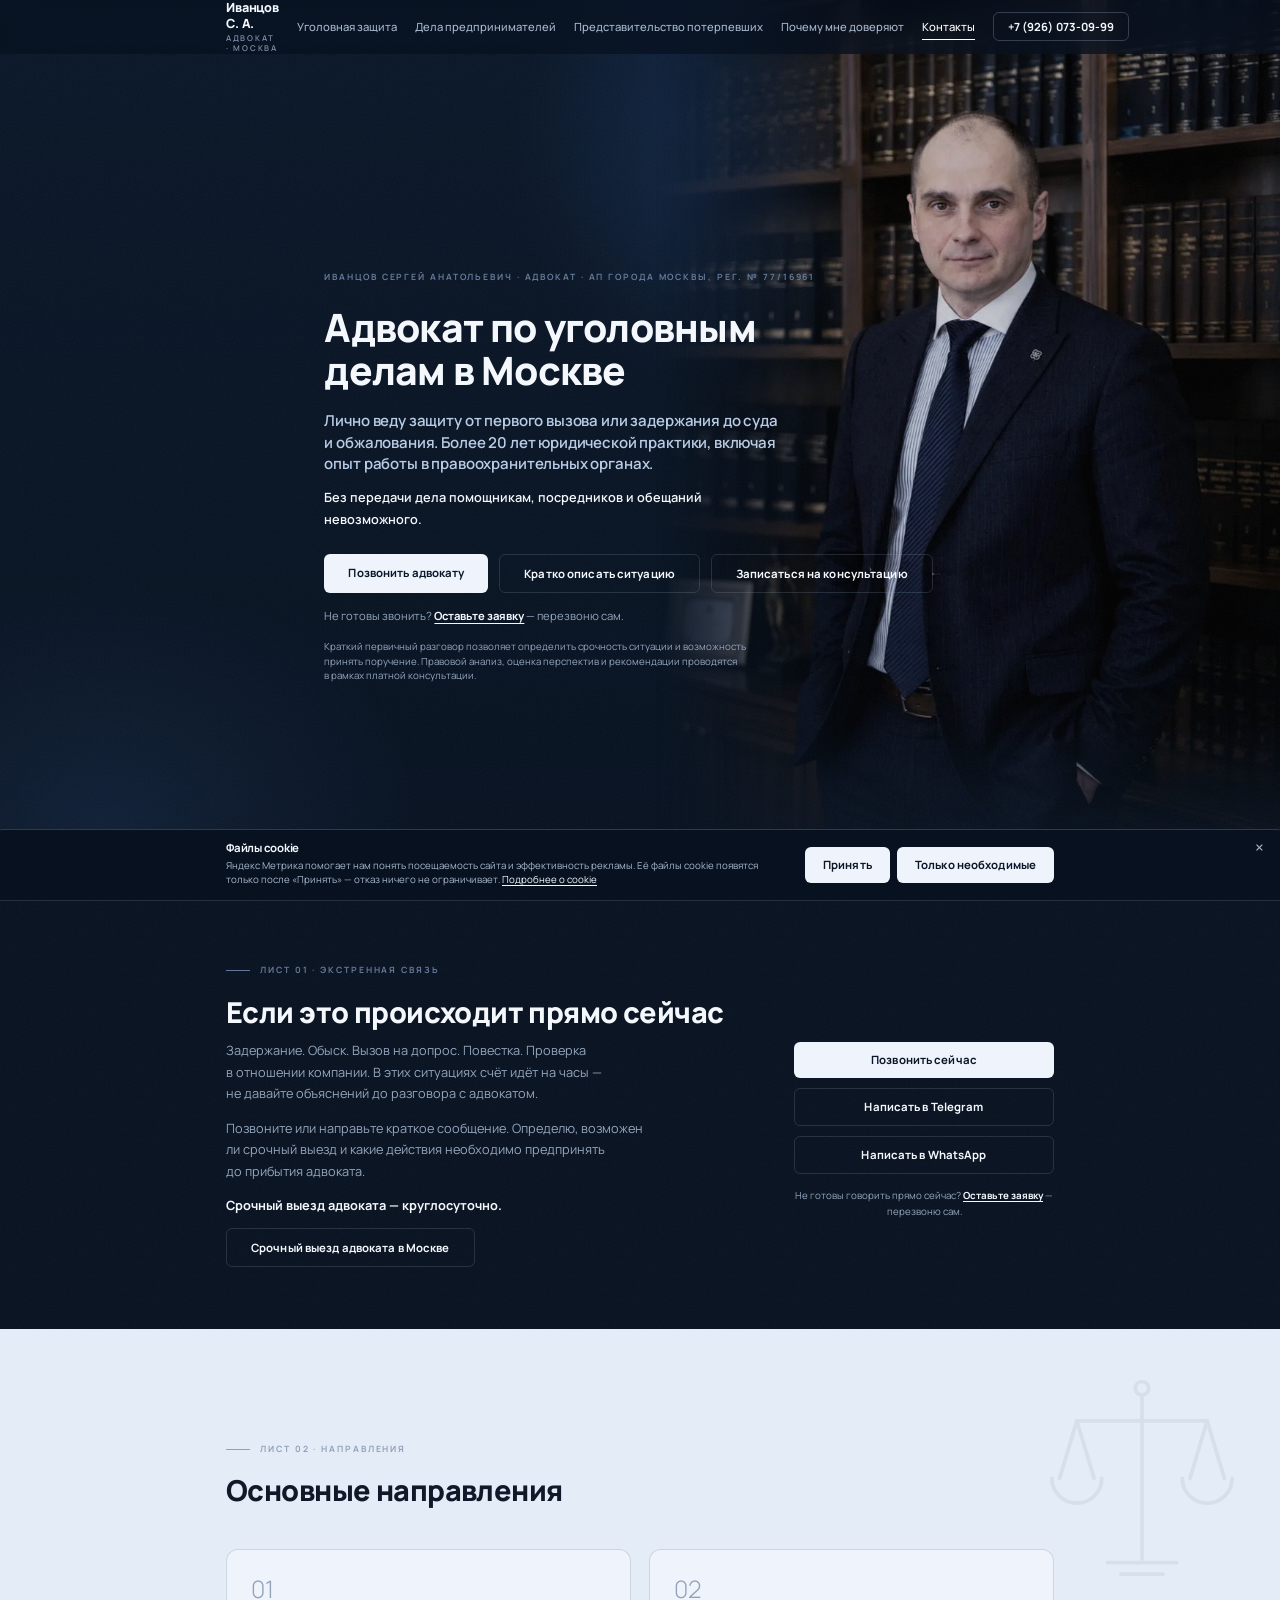
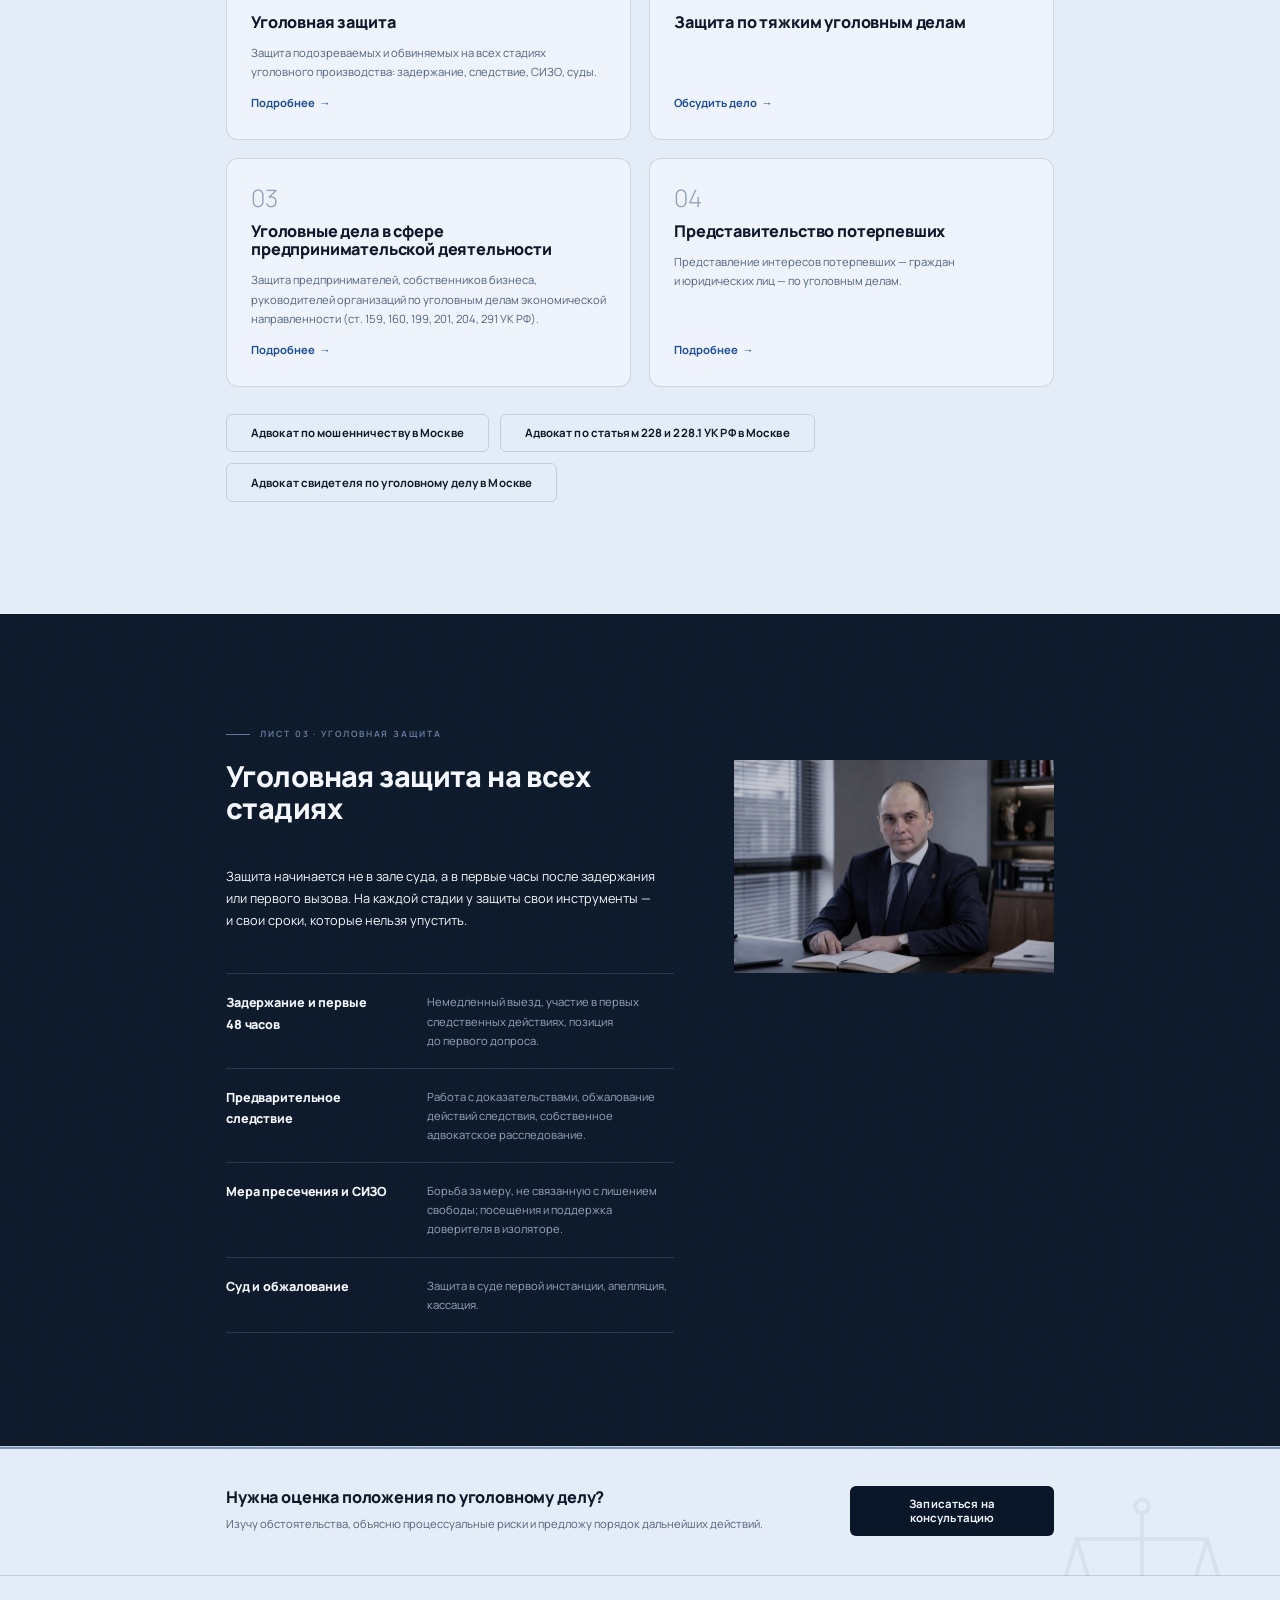
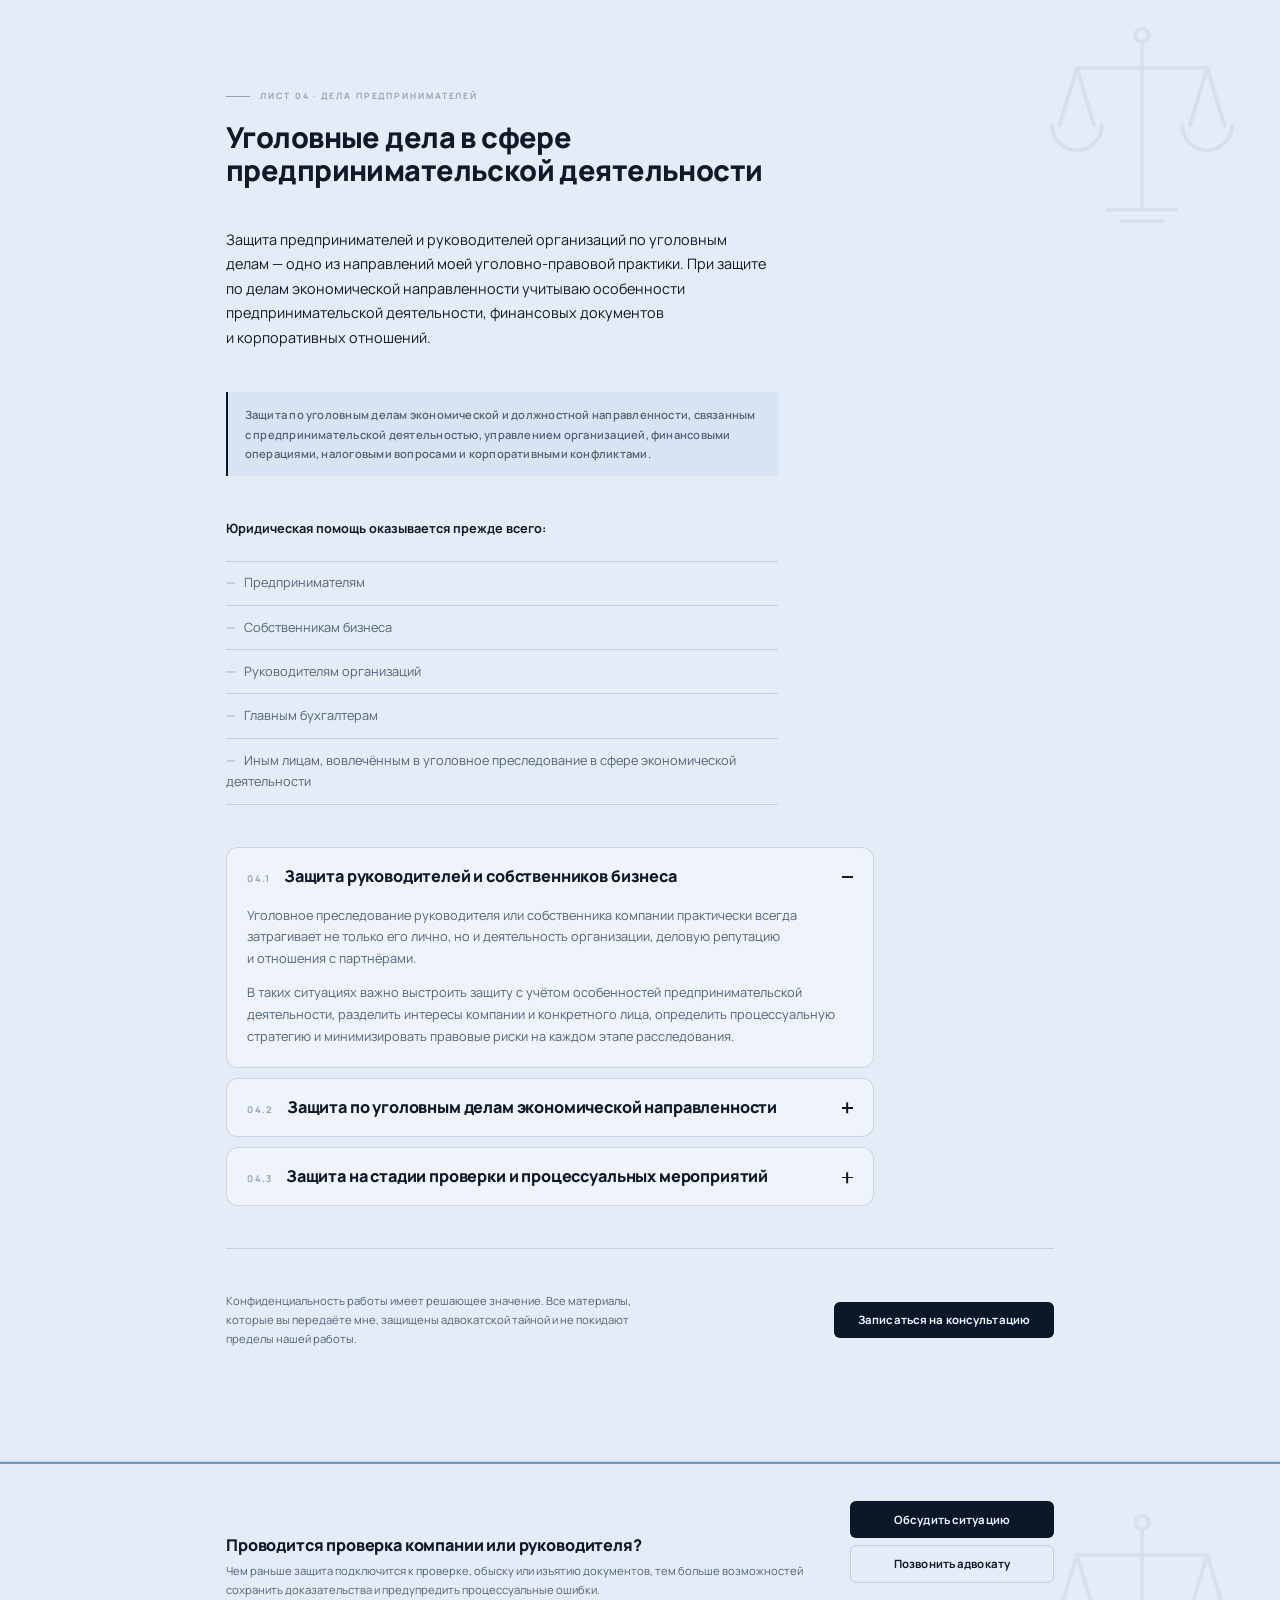
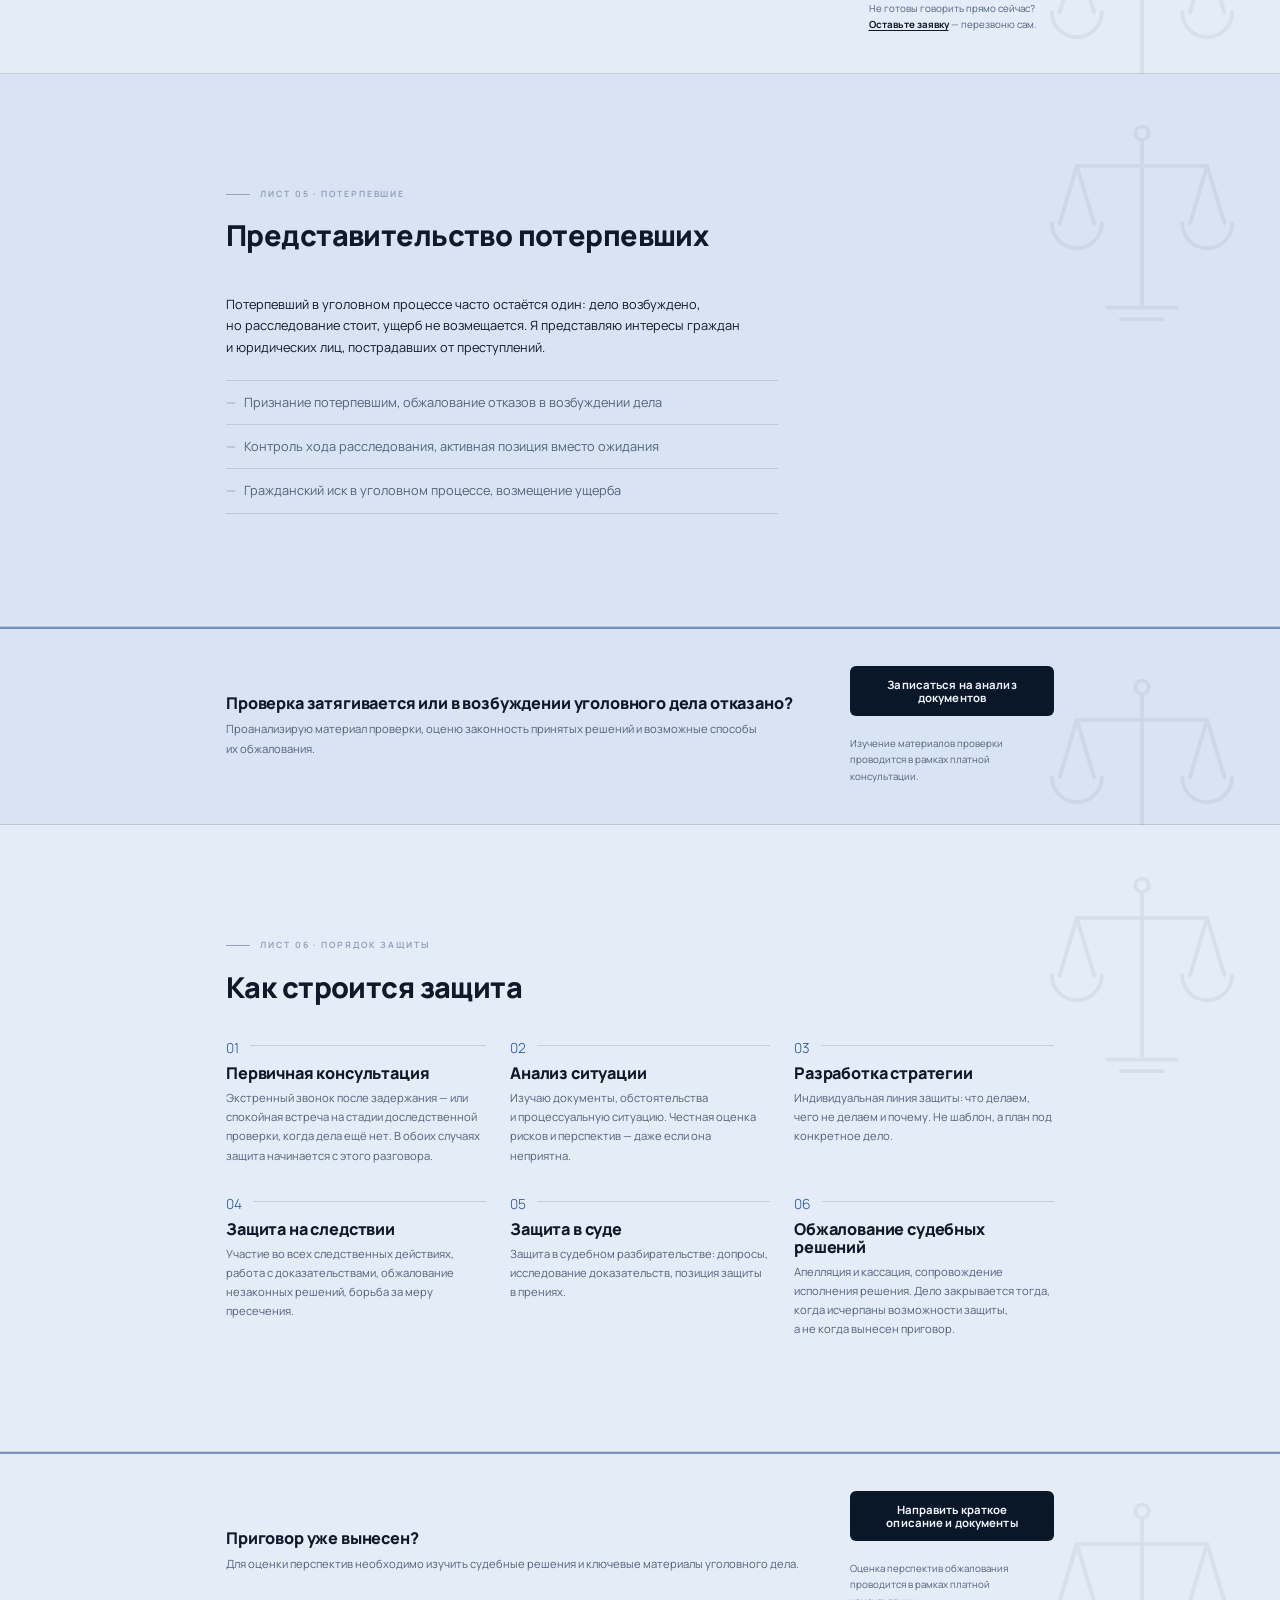
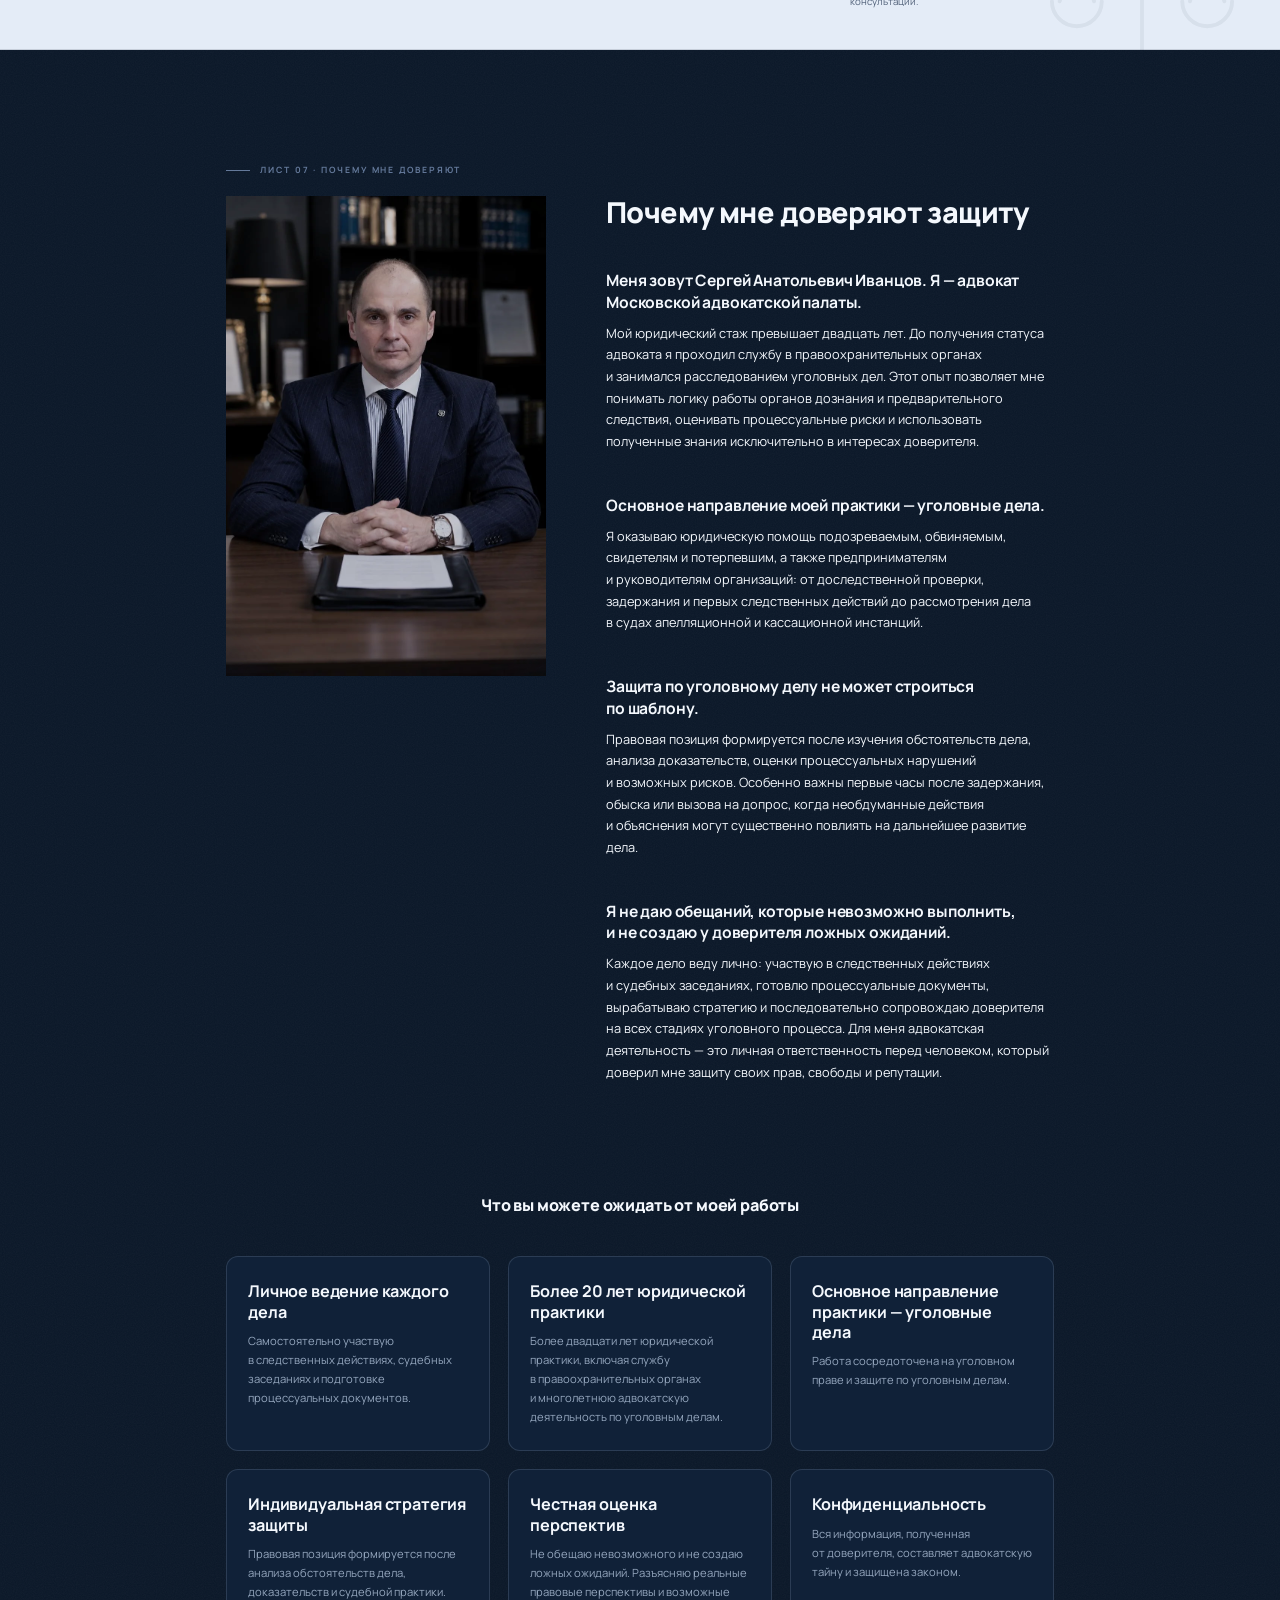
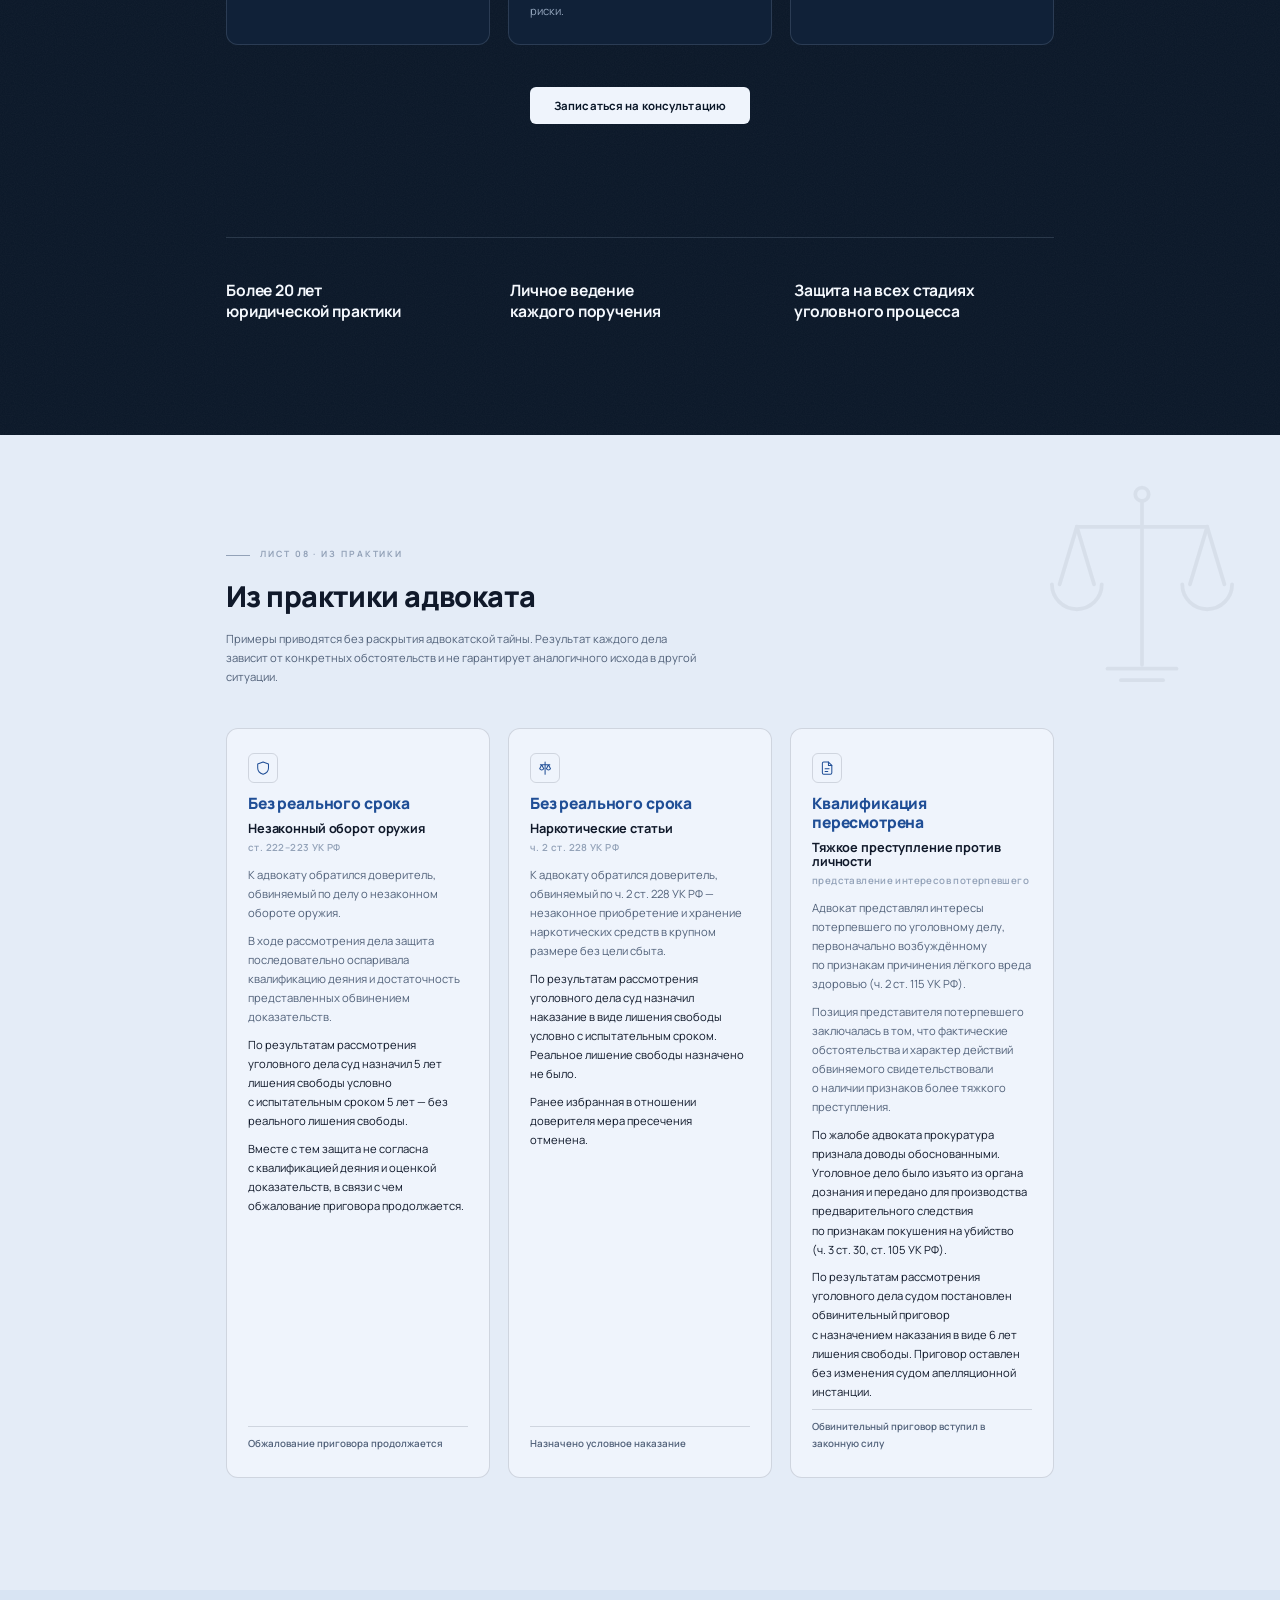
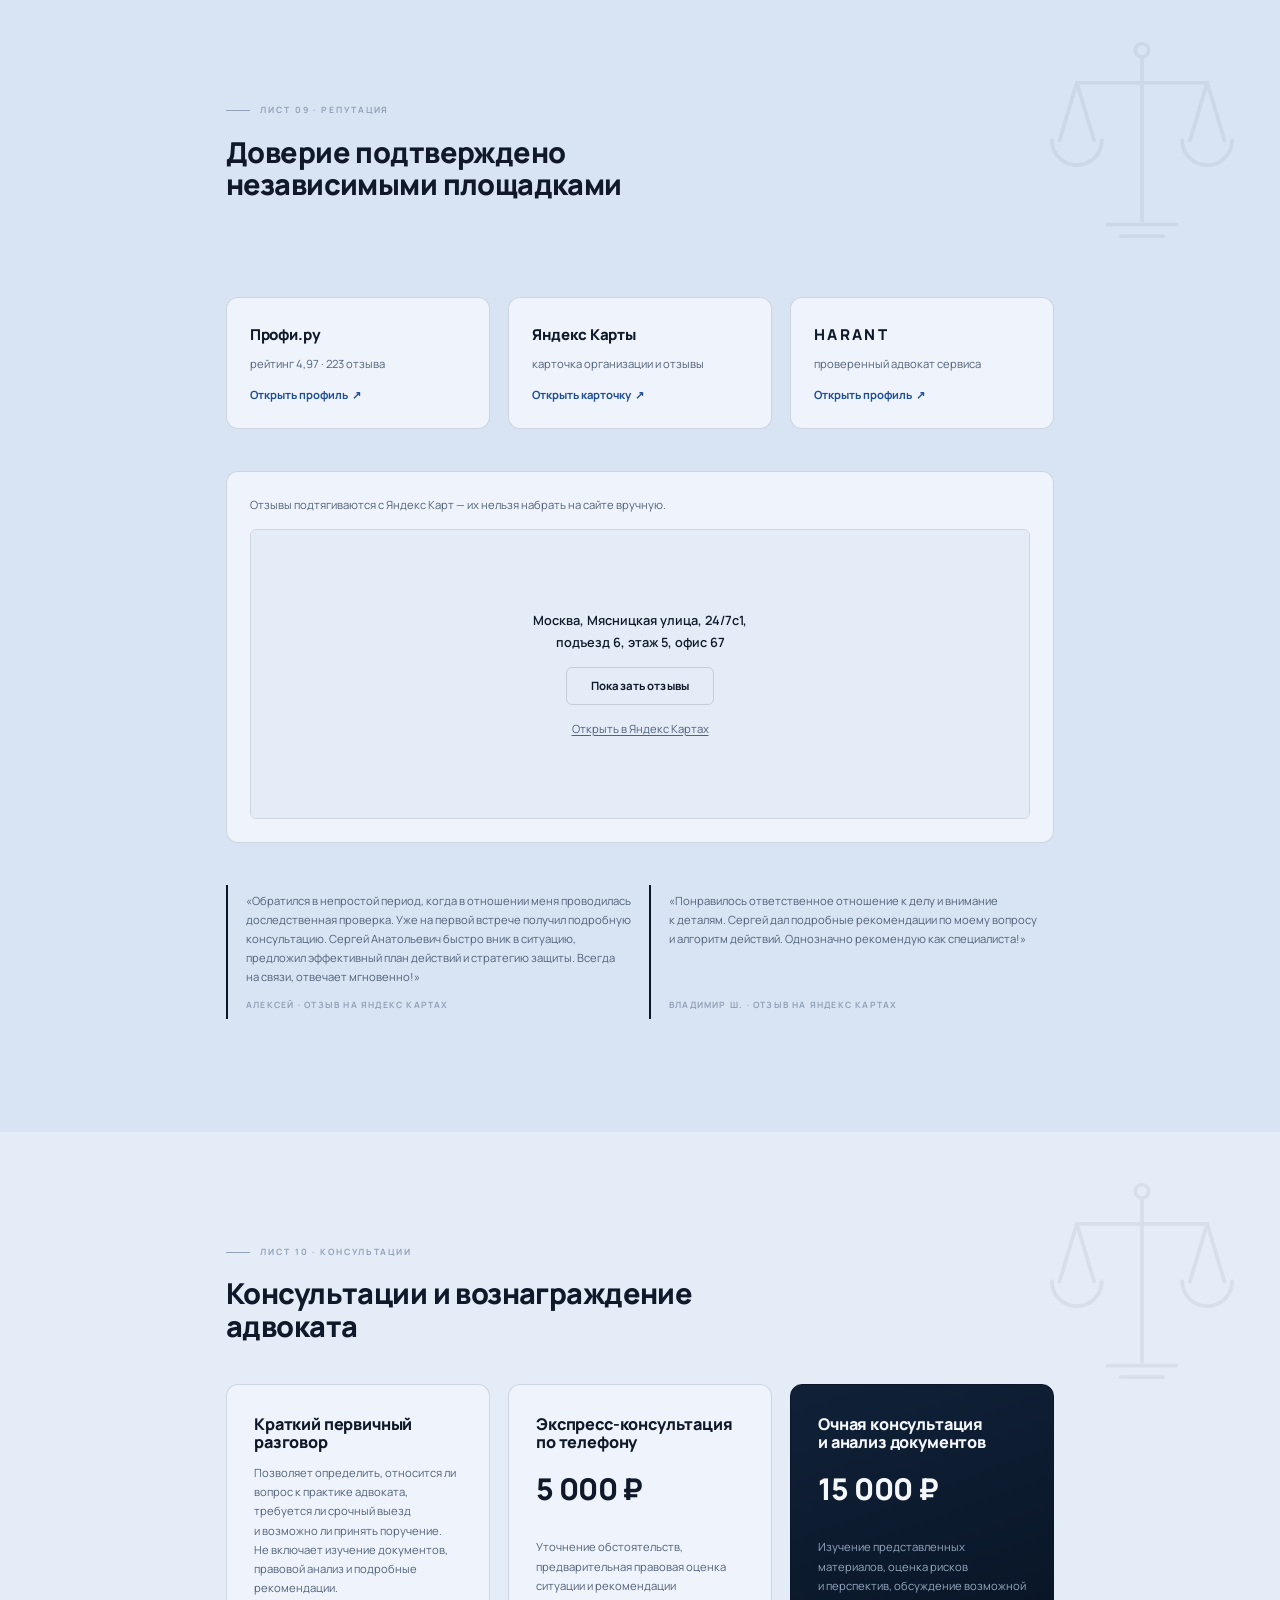
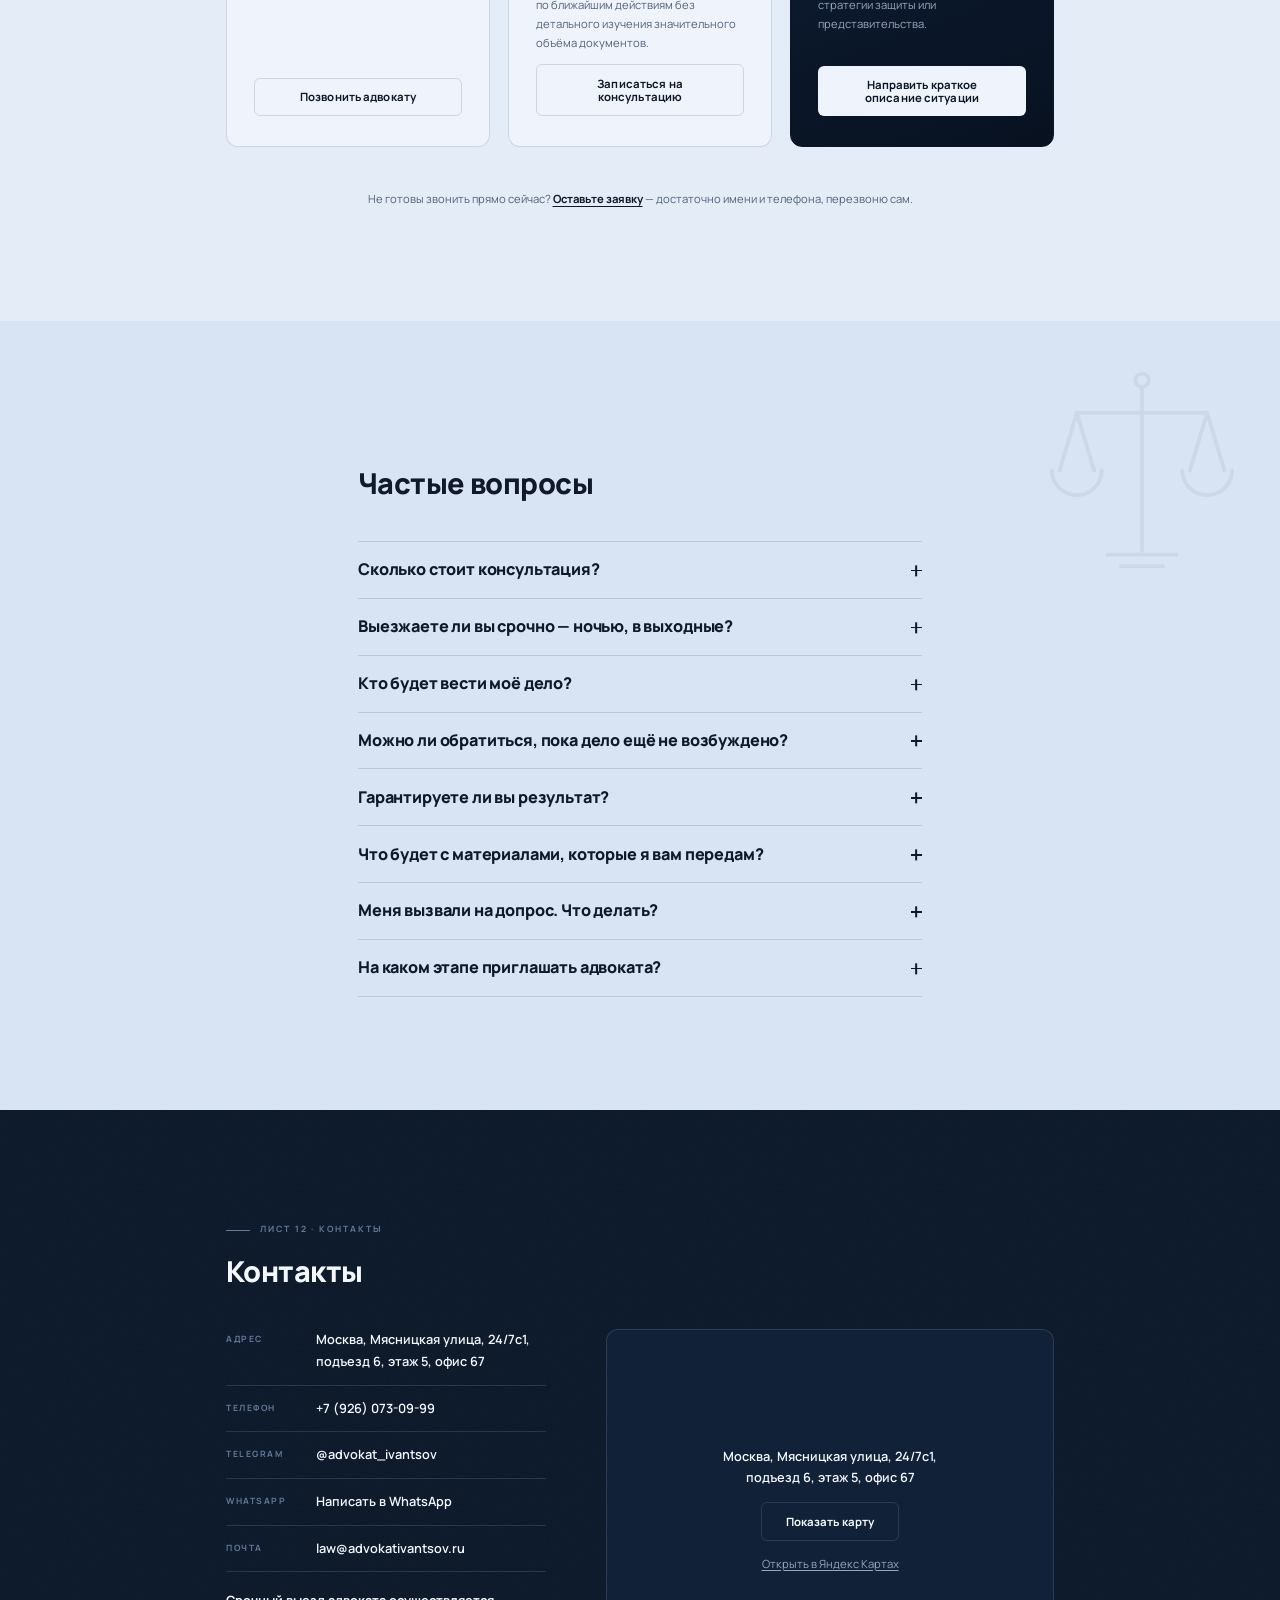
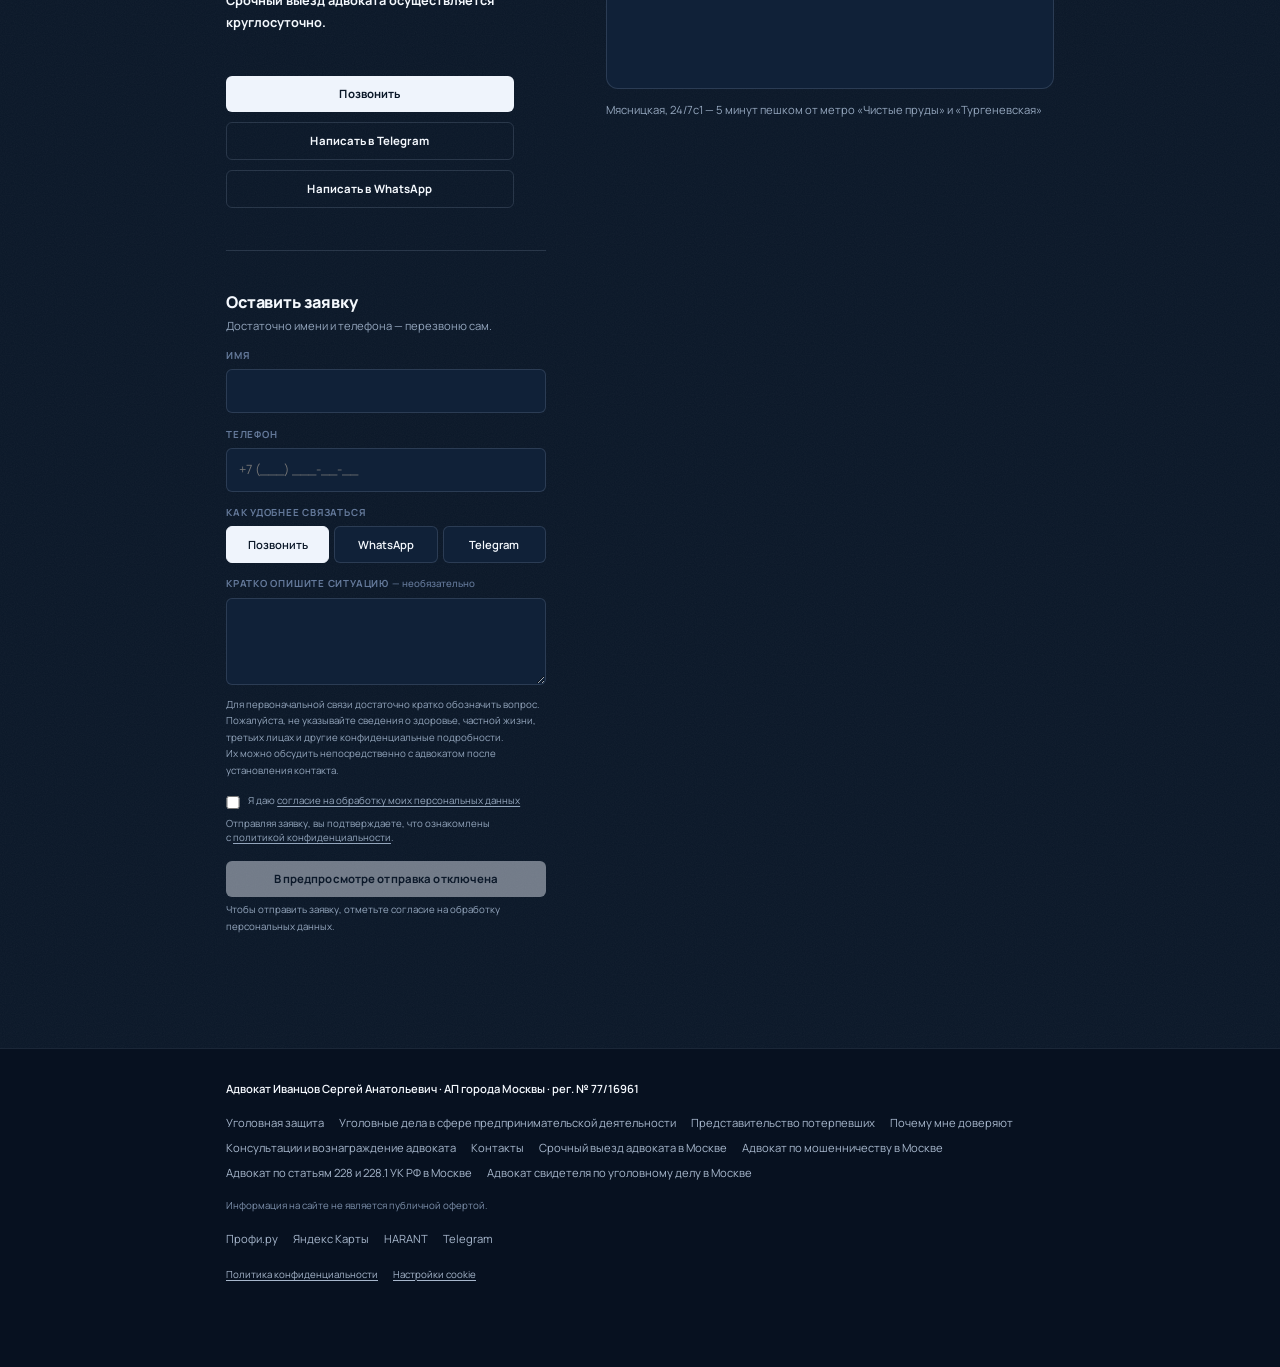
==== commit 3a144a5b: "Предпросмотр: исходный коммит 262410c Co-Authored-By: Claude Fable 5.2 <noreply@anthropic.com>" ====
--- a/index.html
+++ b/index.html
@@ -52,14 +52,14 @@
   <link rel="preload" href="assets/fonts/manrope-cyrillic.woff2" as="font" type="font/woff2" crossorigin>
 
   <!-- Параметр v= менять при обновлении файлов — сбрасывает кэш браузера -->
-  <link rel="stylesheet" href="css/style.min.css?v=76">
+  <link rel="stylesheet" href="css/style.min.css?v=80">
   <!-- Класс js ставится здесь, а не в самом скрипте. Разница принципиальная:
        из <head> он попадает в разметку до разбора <body>, и браузер сразу
        считает стили правильно. Если ставить его потом, из main.js, браузер
        вынужден пересчитать всю страницу заново — на телефоне это стоило
        439 миллисекунд, и ровно они держали показатель отклика. -->
   <script>document.documentElement.classList.add('js');</script>
-  <script src="js/main.min.js?v=74" defer></script>
+  <script src="js/main.min.js?v=75" defer></script>
 
   <!-- ===== Schema.org: Attorney =====
        @id — постоянный адрес этого описания. Другие страницы сайта
@@ -320,7 +320,7 @@
            IV.2, п. 7). Под сеткой, а не в карточке: карточка сама ссылка,
            вложить в неё вторую нельзя. Оформление — как у кнопки
            «Срочный выезд» в блоке «Если это происходит прямо сейчас» -->
-      <p class="vyezd-more services__more" data-reveal><a class="btn btn--ghost" href="/ivantsov-preview/advokat-po-moshennichestvu/" data-goal="link_moshennichestvo_from_main">Адвокат по мошенничеству в Москве</a> <a class="btn btn--ghost" href="/ivantsov-preview/advokat-po-228/" data-goal="link_po228_from_main">Адвокат по статьям 228 и 228.1 УК РФ в Москве</a></p>
+      <p class="vyezd-more services__more" data-reveal><a class="btn btn--ghost" href="/ivantsov-preview/advokat-po-moshennichestvu/" data-goal="link_moshennichestvo_from_main">Адвокат по мошенничеству в Москве</a> <a class="btn btn--ghost" href="/ivantsov-preview/advokat-po-228/" data-goal="link_po228_from_main">Адвокат по статьям 228 и 228.1 УК РФ в Москве</a> <a class="btn btn--ghost" href="/ivantsov-preview/advokat-svidetelya/" data-goal="link_svidetel_from_main">Адвокат свидетеля по уголовному делу в Москве</a></p>
     </div>
   </section>
 
@@ -775,14 +775,14 @@
     </div>
   </section>
 
-  <!-- ============================= 11. КОНСУЛЬТАЦИИ И СТОИМОСТЬ =============================
+  <!-- ============================= 11. КОНСУЛЬТАЦИИ И ВОЗНАГРАЖДЕНИЕ АДВОКАТА =============================
        ТЗ, раздел 7: первичный контакт и платная консультация разделены —
        это снижает барьер первого обращения, не обесценивая работу адвоката.
        Ценовая политика (5 000 ₽ / 15 000 ₽) не меняется. -->
   <section class="section theme-light" id="consultation">
     <div class="container">
       <p class="sheet-label" data-reveal>лист 10 · консультации</p>
-      <h2 class="section__title" data-reveal>Консультации и&nbsp;стоимость</h2>
+      <h2 class="section__title" data-reveal>Консультации и&nbsp;вознаграждение адвоката</h2>
 
       <div class="pricing" data-reveal-group>
         <!-- Цена намеренно не указывается: это первичный разговор, а не консультация -->
@@ -1100,11 +1100,12 @@
       <a href="#business">Уголовные дела в сфере предпринимательской деятельности</a>
       <a href="#victim">Представительство потерпевших</a>
       <a href="#about">Почему мне доверяют</a>
-      <a href="#consultation">Консультации и стоимость</a>
+      <a href="#consultation">Консультации и вознаграждение адвоката</a>
       <a href="#contacts">Контакты</a>
       <a href="/ivantsov-preview/srochnyj-vyezd-advokata/" data-goal="link_vyezd_from_main">Срочный выезд адвоката в Москве</a>
       <a href="/ivantsov-preview/advokat-po-moshennichestvu/" data-goal="link_moshennichestvo_from_main">Адвокат по мошенничеству в Москве</a>
       <a href="/ivantsov-preview/advokat-po-228/" data-goal="link_po228_from_main">Адвокат по статьям 228 и 228.1 УК РФ в Москве</a>
+      <a href="/ivantsov-preview/advokat-svidetelya/" data-goal="link_svidetel_from_main">Адвокат свидетеля по уголовному делу в Москве</a>
     </nav>
     <p class="footer__note">Информация на сайте не является публичной офертой.</p>
     <nav class="footer__links" aria-label="Внешние площадки">
--- a/css/style.min.css
+++ b/css/style.min.css
@@ -1 +1 @@
-@font-face{font-family:Manrope;font-style:normal;font-weight:300 800;font-display:swap;src:url('../assets/fonts/manrope-cyrillic.woff2') format('woff2');unicode-range:U+0301,U+0400-045F,U+0490-0491,U+04B0-04B1,U+2116}@font-face{font-family:Manrope;font-style:normal;font-weight:300 800;font-display:swap;src:url('../assets/fonts/manrope-cyrillic-ext.woff2') format('woff2');unicode-range:U+0460-052F,U+1C80-1C8A,U+20B4,U+2DE0-2DFF,U+A640-A69F,U+FE2E-FE2F}@font-face{font-family:Manrope;font-style:normal;font-weight:300 800;font-display:swap;src:url('../assets/fonts/manrope-latin.woff2') format('woff2');unicode-range:U+0000-00FF,U+0131,U+0152-0153,U+02BB-02BC,U+02C6,U+02DA,U+02DC,U+0304,U+0308,U+0329,U+2000-206F,U+20AC,U+2122,U+2191,U+2193,U+2212,U+2215,U+FEFF,U+FFFD}@font-face{font-family:Manrope;font-style:normal;font-weight:300 800;font-display:swap;src:url('../assets/fonts/manrope-latin-ext.woff2') format('woff2');unicode-range:U+0100-02BA,U+02BD-02C5,U+02C7-02CC,U+02CE-02D7,U+02DD-02FF,U+0304,U+0308,U+0329,U+1D00-1DBF,U+1E00-1E9F,U+1EF2-1EFF,U+2020,U+20A0-20AB,U+20AD-20C0,U+2113,U+2C60-2C7F,U+A720-A7FF}:root{--navy-950:#071120;--navy-900:#0a1728;--navy-800:#102138;--navy-700:#1a3050;--royal:#1f4e96;--white:#ffffff;--grey-100:#e4ecf7;--grey-200:#d8e4f3;--grey-50:#eff4fc;--ink:#10192a;--slate:#52627a;--bg:var(--navy-900);--bg-alt:var(--navy-800);--fg:#f4f8fd;--muted:#94a6bd;--label:#64799a;--line:rgba(148, 168, 194, 0.2);--card:var(--navy-800);--cta-bg:var(--grey-50);--cta-fg:var(--navy-900);--font:"Manrope","Segoe UI","Arial",sans-serif;--fs-h1:clamp(1.9rem, 1.1rem + 3vw, 3.25rem);--fs-h2:clamp(1.5rem, 1.15rem + 1.6vw, 2.4rem);--fs-h3:clamp(1.1rem, 1rem + 0.5vw, 1.35rem);--fs-body:1.0625rem;--fs-small:0.9375rem;--fs-micro:0.8125rem;--space-section:clamp(4.5rem, 3rem + 6vw, 9.5rem);--space-block:clamp(2rem, 1.5rem + 2vw, 3.5rem);--container:74rem;--gutter:clamp(1.25rem, 4vw, 2.5rem);--radius-s:6px;--radius-m:12px;--ease-out:cubic-bezier(0.22, 1, 0.36, 1);--t-hover:0.7s;--t-reveal:1.15s;--t-hero-figure:0.95s;--t-hero-text:1.1s;--header-h:4.5rem;color-scheme:only light}.theme-light{--bg:var(--grey-100);--bg-alt:var(--grey-200);--fg:var(--ink);--muted:var(--slate);--label:#93a2b8;--line:rgba(16, 25, 42, 0.14);--card:var(--grey-50);--cta-bg:var(--navy-900);--cta-fg:var(--grey-50)}.theme-paper{--bg:var(--grey-200);--bg-alt:var(--grey-100);--fg:var(--ink);--muted:var(--slate);--label:#93a2b8;--line:rgba(16, 25, 42, 0.14);--card:var(--grey-50);--cta-bg:var(--navy-900);--cta-fg:var(--grey-50)}*,::after,::before{box-sizing:border-box;margin:0;padding:0}html{scroll-behavior:smooth;scroll-padding-top:calc(var(--header-h) + 1rem)}@media (min-width:64.01em){html{font-size:75%}}body{min-height:100vh;text-rendering:optimizeLegibility;-webkit-font-smoothing:antialiased}img{display:block;max-width:100%;height:auto}ol[role=list],ul[role=list]{list-style:none}a{color:inherit}button{font:inherit;color:inherit;background:0 0;border:0;cursor:pointer}input,textarea{font:inherit}body{font-family:var(--font);font-size:var(--fs-body);font-weight:400;line-height:1.7;color:var(--fg);background-color:var(--navy-900)}h1,h2,h3{font-weight:800;line-height:1.12;letter-spacing:-.02em}h1{font-size:var(--fs-h1)}h2{font-size:var(--fs-h2)}h3{font-size:var(--fs-h3);letter-spacing:-.01em}p+p{margin-top:1em}::selection{background:var(--royal);color:var(--white)}:focus-visible{outline:2px solid var(--royal);outline-offset:3px;border-radius:2px}.hero :focus-visible,.theme-dark :focus-visible{outline-color:var(--white)}.container{max-width:var(--container);margin-inline:auto;padding-inline:var(--gutter)}.container--narrow{max-width:52rem}.section{position:relative;padding-block:var(--space-section);background:var(--bg);color:var(--fg)}.section>.container{position:relative;z-index:1}.theme-dark::after{content:"";position:absolute;inset:0;z-index:0;pointer-events:none;background-image:url("data:image/svg+xml,%3Csvg xmlns='http://www.w3.org/2000/svg' width='160' height='160'%3E%3Cfilter id='n'%3E%3CfeTurbulence type='fractalNoise' baseFrequency='0.9' numOctaves='2' stitchTiles='stitch'/%3E%3CfeColorMatrix type='saturate' values='0'/%3E%3C/filter%3E%3Crect width='100%25' height='100%25' filter='url(%23n)'/%3E%3C/svg%3E");background-repeat:repeat;background-size:160px;opacity:.05}.theme-light::after,.theme-paper::after{content:"";position:absolute;top:clamp(1.5rem,4vw,3.5rem);right:clamp(1rem,4vw,3.5rem);z-index:0;width:clamp(8rem,20vw,16rem);aspect-ratio:200/240;background:url("data:image/svg+xml,%3Csvg xmlns='http://www.w3.org/2000/svg' viewBox='0 0 200 240' fill='none' stroke='%2310192a' stroke-width='4' stroke-linecap='round'%3E%3Ccircle cx='100' cy='18' r='7'/%3E%3Cline x1='100' y1='25' x2='100' y2='196'/%3E%3Cline x1='32' y1='52' x2='168' y2='52'/%3E%3Cline x1='32' y1='52' x2='14' y2='112'/%3E%3Cline x1='32' y1='52' x2='50' y2='112'/%3E%3Cpath d='M6 112 a26 26 0 0 0 52 0'/%3E%3Cline x1='168' y1='52' x2='150' y2='112'/%3E%3Cline x1='168' y1='52' x2='186' y2='112'/%3E%3Cpath d='M142 112 a26 26 0 0 0 52 0'/%3E%3Cline x1='64' y1='200' x2='136' y2='200'/%3E%3Cline x1='78' y1='212' x2='122' y2='212'/%3E%3C/svg%3E") center/contain no-repeat;opacity:.055;pointer-events:none}.section__title{max-width:46rem;margin-bottom:var(--space-block)}.section__note{max-width:40rem;margin-top:calc(var(--space-block) * -.6);margin-bottom:var(--space-block);color:var(--muted);font-size:var(--fs-small)}.split{display:grid;grid-template-columns:minmax(0,7fr) minmax(0,5fr);gap:clamp(2rem,5vw,5rem);align-items:start}.split--narrow{grid-template-columns:minmax(0,1fr);max-width:46rem}.sheet-label{margin-bottom:1.5rem;font-size:.72rem;font-weight:700;letter-spacing:.22em;text-transform:uppercase;color:var(--label)}.sheet-label::before{content:"";display:inline-block;width:2rem;height:1px;margin-right:.85rem;vertical-align:middle;background:var(--label)}.btn{display:inline-block;padding:.95rem 2rem;border-radius:var(--radius-s);font-weight:700;font-size:.95rem;letter-spacing:.01em;line-height:1.2;text-align:center;text-decoration:none;transition:background-color var(--t-hover) var(--ease-out),border-color var(--t-hover) var(--ease-out),color var(--t-hover) var(--ease-out),box-shadow var(--t-hover) var(--ease-out),transform var(--t-hover) var(--ease-out)}.btn--primary{background:var(--cta-bg);color:var(--cta-fg)}.btn--primary:hover{transform:translateY(-2px);box-shadow:0 14px 30px -14px rgba(7,17,32,.55)}.btn--ghost{border:1px solid var(--line);color:var(--fg)}.btn--ghost:hover{border-color:var(--fg);transform:translateY(-2px)}.btn--wide{display:block;width:100%}.header{position:fixed;inset:0 0 auto 0;z-index:40;height:var(--header-h);background:rgba(7,17,32,.72);-webkit-backdrop-filter:blur(16px);backdrop-filter:blur(16px);border-bottom:1px solid transparent;color:#f4f8fd;transition:background-color var(--t-hover) var(--ease-out),border-color var(--t-hover) var(--ease-out),transform var(--t-hover) var(--ease-out)}.header.is-scrolled{background:rgba(7,17,32,.92);border-bottom-color:rgba(148,168,194,.16)}.header.is-hidden{transform:translateY(-100%)}.header__inner{display:flex;align-items:center;gap:1.5rem;height:100%}.header__brand{display:flex;flex-direction:column;text-decoration:none;line-height:1.3}.header__brand-name{font-weight:800;font-size:1.05rem;letter-spacing:-.01em}.header__brand-role{font-size:.66rem;font-weight:600;letter-spacing:.22em;text-transform:uppercase;color:#7d90ab}.nav{display:flex;gap:clamp(.9rem,1.4vw,1.6rem);margin-inline:auto}.nav__link{position:relative;font-size:var(--fs-small);font-weight:500;color:#a7b7cc;text-decoration:none;white-space:nowrap;transition:color var(--t-hover) var(--ease-out)}.nav__link::after{content:"";position:absolute;left:0;bottom:-.35rem;width:100%;height:1px;background:currentColor;transform:scaleX(0);transform-origin:left;transition:transform var(--t-hover) var(--ease-out)}.nav__link.is-active,.nav__link:hover{color:var(--white)}.nav__link.is-active::after,.nav__link:hover::after{transform:scaleX(1)}.header__phone{--cta-bg:var(--grey-50);--cta-fg:var(--navy-900);padding:.55rem 1.15rem;border-color:rgba(148,168,194,.3);font-size:var(--fs-small);color:#f4f8fd;white-space:nowrap}.header__phone:hover{border-color:var(--white)}.burger{display:none;position:relative;width:2.5rem;height:2.5rem}.burger__line{position:absolute;left:.5rem;right:.5rem;height:1.5px;background:#f4f8fd;transition:transform var(--t-hover) var(--ease-out)}.burger__line:first-child{top:1.05rem}.burger__line:nth-child(2){top:1.45rem}.burger[aria-expanded=true] .burger__line:first-child{transform:translateY(.2rem) rotate(45deg)}.burger[aria-expanded=true] .burger__line:nth-child(2){transform:translateY(-.2rem) rotate(-45deg)}.hero{position:relative;display:flex;align-items:center;min-height:100svh;padding-top:var(--header-h);overflow:hidden;background:var(--navy-900);color:var(--fg)}.hero__backdrop{position:absolute;inset:0;background:radial-gradient(60rem 44rem at 76% 12%,rgba(31,78,150,.34),transparent 62%),radial-gradient(38rem 30rem at 8% 92%,rgba(26,48,80,.45),transparent 70%),linear-gradient(180deg,var(--navy-900),var(--navy-950));opacity:0;transition:opacity calc(var(--t-hero-figure) + .6s) var(--ease-out)}.is-loaded .hero__backdrop{opacity:1}.hero__backdrop::after{content:"";position:absolute;inset:0;background:radial-gradient(50rem 36rem at 70% 18%,rgba(74,125,214,.16),transparent 65%);animation:36s ease-in-out infinite hero-breathe}@keyframes hero-breathe{0%,100%{opacity:.35;transform:translate3d(0,0,0)}50%{opacity:1;transform:translate3d(-2%,1.5%,0)}}.hero__figure{position:absolute;inset-block:0;right:0;width:clamp(20rem,52vw,52rem);overflow:hidden;-webkit-mask-image:linear-gradient(to right,transparent 0%,#000 32%);mask-image:linear-gradient(to right,transparent 0%,#000 32%);opacity:0;clip-path:inset(0 0 0 100%);transition:opacity calc(var(--t-hero-figure) * .9) var(--ease-out),clip-path calc(var(--t-hero-figure) + .55s) var(--ease-out);transition-delay:0.1s}.is-loaded .hero__figure{opacity:1;clip-path:inset(0 0 0 0)}.hero__figure::after{content:"";position:absolute;inset:0;pointer-events:none;background:linear-gradient(to top,var(--navy-900) 0,rgba(10,23,40,0) 20%),radial-gradient(125% 95% at 68% 28%,transparent 42%,rgba(7,17,32,.6) 100%)}.hero__parallax{width:100%;height:100%}@media (min-width:64em){.hero__parallax{will-change:transform}}.hero__portrait{width:100%;height:100%;object-fit:cover;object-position:62% top;animation:30s ease-in-out infinite alternate hero-drift}@keyframes hero-drift{from{transform:scale(1.04) translate3d(0,0,0)}to{transform:scale(1.1) translate3d(-1.4%,-1.2%,0)}}.hero__content{position:relative;z-index:1;width:100%;padding-block:clamp(2.5rem,6vh,4.5rem)}@media (min-width:64.01em){.hero__content{max-width:54%}.hero__lead,.hero__note,.hero__title{max-width:none}}.js .hero__actions,.js .hero__alt,.js .hero__case-label,.js .hero__lead,.js .hero__note,.js .hero__subtitle,.js .hero__title{opacity:0;transform:translateY(1.6rem);transition:opacity var(--t-hero-text) var(--ease-out),transform var(--t-hero-text) var(--ease-out)}.is-loaded .hero__actions,.is-loaded .hero__alt,.is-loaded .hero__case-label,.is-loaded .hero__lead,.is-loaded .hero__note,.is-loaded .hero__subtitle,.is-loaded .hero__title{opacity:1;transform:none}.is-loaded .hero__case-label{transition-delay:0.35s}.is-loaded .hero__title{transition-delay:0.5s}.is-loaded .hero__subtitle{transition-delay:0.68s}.is-loaded .hero__lead{transition-delay:0.82s}.is-loaded .hero__actions{transition-delay:0.95s}.is-loaded .hero__alt{transition-delay:1.05s}.is-loaded .hero__note{transition-delay:1.12s}.hero__case-label{margin-bottom:1.75rem;font-size:.72rem;font-weight:700;letter-spacing:.22em;text-transform:uppercase;color:#64799a}.hero__title{max-width:44rem}.hero__subtitle{max-width:38rem;margin-top:1.4rem;font-size:clamp(1.02rem, .95rem + .5vw, 1.25rem);font-weight:600;line-height:1.45;letter-spacing:-.01em;color:#b9cce6}.hero__lead{max-width:33rem;margin-top:1rem;font-weight:600;color:var(--fg)}.hero__actions{display:flex;flex-wrap:wrap;gap:.9rem;margin-top:2rem}.hero__alt{margin-top:1.1rem;font-size:var(--fs-small);color:var(--muted)}.hero__alt a,.pricing__alt a{font-weight:700;color:var(--fg);text-decoration:underline;text-underline-offset:0.25em}.pricing__alt{margin-top:var(--space-block);font-size:var(--fs-small);color:var(--muted);text-align:center}.hero__note{max-width:36rem;margin-top:1.25rem;font-size:var(--fs-micro);line-height:1.5;color:var(--muted)}.urgent{padding-block:calc(var(--space-section) * 0.55);border-top:1px solid var(--line);background:var(--navy-950)}.urgent__grid{display:grid;grid-template-columns:minmax(0,8fr) minmax(0,4fr);gap:clamp(2rem,4vw,4rem);align-items:center}.urgent .section__title{margin-bottom:1rem}.urgent__desc{color:var(--muted);max-width:36rem}.urgent__note{margin-top:1rem;font-weight:700;color:var(--fg)}.urgent__actions{display:grid;gap:.8rem;align-content:start}.urgent__actions .cta__alt{margin-top:.35rem}.services{display:grid;grid-template-columns:repeat(2,minmax(0,1fr));gap:1.5rem}.service{display:flex;flex-direction:column;gap:1rem;padding:2.25rem 2rem;border:1px solid var(--line);border-radius:var(--radius-m);background:var(--card);text-decoration:none;transition:border-color var(--t-hover) var(--ease-out),box-shadow var(--t-hover) var(--ease-out),transform var(--t-hover) var(--ease-out)}.service:hover{border-color:var(--navy-900);box-shadow:0 24px 44px -30px rgba(7,17,32,.4);transform:translateY(-4px)}.service__num{font-size:2rem;font-weight:300;line-height:1;letter-spacing:-.02em;color:var(--label)}.service__desc{font-size:var(--fs-small);color:var(--muted)}.service__more{margin-top:auto;font-size:var(--fs-small);font-weight:700;color:var(--royal)}.service__more::after{content:"→";display:inline-block;margin-left:.35rem;transition:transform var(--t-hover) var(--ease-out)}.service:hover .service__more::after{transform:translateX(4px)}.stage-list{margin-top:var(--space-block);border-top:1px solid var(--line)}.stage{display:grid;grid-template-columns:minmax(0,5fr) minmax(0,7fr);gap:.5rem 2rem;padding-block:1.5rem;border-bottom:1px solid var(--line)}.stage__name{font-weight:800;font-size:1.05rem;letter-spacing:-.01em}.stage__desc{font-size:var(--fs-small);color:var(--muted)}.check-list{margin-top:1.75rem;border-top:1px solid var(--line)}.check-list li{padding-block:0.9rem;border-bottom:1px solid var(--line);color:var(--muted)}.check-list li::before{content:"—";margin-right:.7rem;color:var(--label)}.dissolve-img{width:100%;-webkit-mask-image:radial-gradient(120% 120% at 50% 40%,#000 55%,transparent 98%);mask-image:radial-gradient(120% 120% at 50% 40%,#000 55%,transparent 98%)}.business__intro{max-width:46rem;font-size:clamp(1.0625rem, 1rem + .35vw, 1.2rem)}.business__scope{max-width:46rem;margin-block:var(--space-block);padding:1.1rem 1.4rem;border-left:2px solid var(--navy-900);background:var(--bg-alt);font-size:var(--fs-small);font-weight:600;letter-spacing:.02em;color:var(--muted)}.business__clients{max-width:46rem;margin-bottom:var(--space-block)}.business__clients-lead{font-weight:700;color:var(--fg)}.business__outro{display:flex;flex-wrap:wrap;align-items:center;justify-content:space-between;gap:1.5rem;margin-top:var(--space-block);padding-top:var(--space-block);border-top:1px solid var(--line)}.business__secrecy{max-width:34rem;color:var(--muted);font-size:var(--fs-small)}.accordion{display:grid;gap:.85rem;max-width:54rem}.acc{border:1px solid var(--line);border-radius:var(--radius-m);background:var(--card);transition:border-color var(--t-hover) var(--ease-out),box-shadow var(--t-hover) var(--ease-out)}.acc:hover{border-color:var(--navy-900)}.theme-dark .acc:hover{border-color:var(--muted)}.acc__heading{font-size:inherit}.acc__head{display:flex;align-items:baseline;gap:1.1rem;width:100%;padding:1.5rem 1.7rem;text-align:left}.acc__index{font-size:.78rem;font-weight:700;letter-spacing:.14em;color:var(--label)}.acc__title{flex-grow:1;font-weight:800;font-size:var(--fs-h3);letter-spacing:-.01em;line-height:1.3}.acc__marker{position:relative;align-self:center;flex-shrink:0;width:.9rem;height:.9rem}.acc__marker::after,.acc__marker::before{content:"";position:absolute;inset:50% auto auto 0;width:100%;height:1.5px;background:currentColor;transition:transform var(--t-hover) var(--ease-out)}.acc__marker::after{transform:rotate(90deg)}.acc__head[aria-expanded=true] .acc__marker::after{transform:rotate(0)}.acc__panel{display:grid;grid-template-rows:1fr}.js .acc__panel{grid-template-rows:0fr;transition:grid-template-rows var(--t-hover) var(--ease-out)}.js .acc__panel.is-open{grid-template-rows:1fr}.acc__body{overflow:hidden;min-height:0;padding-inline:1.7rem;color:var(--muted)}.acc__body>:last-child{margin-bottom:1.6rem}.accordion--lines{gap:0}.accordion--lines .acc{border:0;border-top:1px solid var(--line);border-radius:0;background:0 0}.accordion--lines .acc:last-child{border-bottom:1px solid var(--line)}.accordion--lines .acc__head{padding-inline:0;padding-block:1.45rem}.accordion--lines .acc__body{padding-inline:0}.accordion--lines .acc__title{transition:color var(--t-hover) var(--ease-out)}.accordion--lines .acc__head:hover .acc__title{color:var(--royal)}.steps{display:grid;grid-template-columns:repeat(3,minmax(0,1fr));gap:3rem 2rem}.step{position:relative;padding-top:1.5rem;border-top:1px solid var(--line)}.step__num{position:absolute;top:-.85rem;left:0;padding-right:.85rem;background:var(--bg);font-size:1.15rem;font-weight:300;letter-spacing:.02em;color:var(--royal)}.step__title{margin-bottom:.5rem}.step__desc{font-size:var(--fs-small);color:var(--muted)}.about{display:grid;grid-template-columns:minmax(0,5fr) minmax(0,7fr);gap:clamp(2rem,5vw,5rem);align-items:start}.about__media{position:sticky;top:calc(var(--header-h) + 1.5rem)}.about__list{margin-top:1.75rem}.about__list li{padding-block:0.75rem;border-bottom:1px solid var(--line);font-size:var(--fs-small);color:var(--muted)}.about__list li::before{content:"—";margin-right:.7rem;color:var(--label)}.about__quote{margin-bottom:var(--space-block);padding-left:1.5rem;border-left:2px solid var(--fg);font-size:clamp(1.2rem, 1.05rem + .7vw, 1.55rem);font-weight:700;letter-spacing:-.01em;line-height:1.45}.about__sub{margin-top:var(--space-block);margin-bottom:.9rem;font-size:.8rem;font-weight:700;letter-spacing:.2em;text-transform:uppercase;color:var(--muted)}.about__lead{margin-top:var(--space-block);margin-bottom:.75rem;font-size:clamp(1.05rem, 1rem + .45vw, 1.3rem);font-weight:700;line-height:1.4;letter-spacing:-.01em;color:var(--fg)}.about__lead+p,.about__lead:first-of-type{margin-top:0}.merits__title{margin-top:var(--space-section);margin-bottom:var(--space-block);text-align:center}.merits{display:grid;grid-template-columns:repeat(3,minmax(0,1fr));gap:1.5rem}.merit{padding:2rem 1.75rem;border:1px solid var(--line);border-radius:var(--radius-m);background:var(--bg-alt)}.merit__title{margin-bottom:.75rem;font-size:var(--fs-h3);font-weight:700;line-height:1.25;letter-spacing:-.01em}.merit__desc{font-size:var(--fs-small);color:var(--muted)}.merits__cta{margin-top:var(--space-block);text-align:center}.facts{display:grid;grid-template-columns:repeat(3,minmax(0,1fr));gap:1.25rem 2rem;margin-top:var(--space-section);padding-top:var(--space-block);border-top:1px solid var(--line)}.fact{font-size:clamp(1.05rem, .95rem + .5vw, 1.3rem);font-weight:700;line-height:1.35;letter-spacing:-.01em;text-wrap:balance}.platforms{display:grid;grid-template-columns:repeat(3,minmax(0,1fr));gap:1.5rem}.platform{display:flex;flex-direction:column;gap:.5rem;padding:2rem 1.9rem;border:1px solid var(--line);border-radius:var(--radius-m);background:var(--card);text-decoration:none;transition:border-color var(--t-hover) var(--ease-out),box-shadow var(--t-hover) var(--ease-out),transform var(--t-hover) var(--ease-out)}.platform:hover{border-color:var(--navy-900);box-shadow:0 24px 44px -30px rgba(7,17,32,.4);transform:translateY(-4px)}.platform__logo{font-weight:800;font-size:1.25rem;letter-spacing:-.01em}.platform__logo--harant{letter-spacing:.16em}.platform__meta{font-size:var(--fs-small);color:var(--muted)}.platform__link{margin-top:.5rem;font-size:var(--fs-small);font-weight:700;color:var(--royal)}.platform__link::after{content:"↗";display:inline-block;margin-left:.35rem;transition:transform var(--t-hover) var(--ease-out)}.platform:hover .platform__link::after{transform:translate(3px,-3px)}.widget{margin-top:var(--space-block);padding:1.9rem;border:1px solid var(--line);border-radius:var(--radius-m);background:var(--card)}.widget__caption{margin-bottom:1.25rem;font-size:var(--fs-small);color:var(--muted)}.widget__frame-wrap{border:1px solid var(--line);border-radius:var(--radius-s);overflow:hidden}.widget__frame{display:block;width:100%;height:24rem;border:0}.widget-gate{display:flex;flex-direction:column;align-items:center;justify-content:center;gap:1.1rem;padding:1.5rem;text-align:center;background:var(--bg-alt)}.widget-gate--reviews{height:24rem}.widget-gate--map{height:30rem;border:1px solid var(--line);border-radius:var(--radius-m)}.widget-gate__address{max-width:22rem;font-weight:600;color:var(--fg)}.widget-gate__link{font-size:var(--fs-small);color:var(--muted);text-decoration:underline;text-underline-offset:0.2em;transition:color var(--t-hover) var(--ease-out)}.widget-gate__link:hover{color:var(--fg)}html:not(.js) .widget-gate__show{display:none}.reviews{display:grid;grid-template-columns:repeat(2,minmax(0,1fr));gap:1.5rem;margin-top:var(--space-block)}.review{display:flex;flex-direction:column;gap:1rem;padding:.5rem 0 .5rem 1.5rem;border-left:2px solid var(--navy-900);font-size:var(--fs-small);color:var(--muted)}.review p{flex-grow:1}.review__meta{font-size:.72rem;font-weight:700;letter-spacing:.14em;text-transform:uppercase;color:var(--label)}.pricing{display:grid;grid-template-columns:repeat(3,minmax(0,1fr));gap:1.5rem;align-items:stretch}.price{display:flex;flex-direction:column;gap:1rem;padding:2.5rem 2.25rem;border:1px solid var(--line);border-radius:var(--radius-m);background:var(--card)}.price--main{--fg:#f4f8fd;--muted:#94a6bd;--line:rgba(148, 168, 194, 0.24);--cta-bg:var(--grey-50);--cta-fg:var(--navy-900);border-color:var(--navy-900);background:linear-gradient(160deg,var(--navy-800),var(--navy-950));color:var(--fg)}.price__value{font-size:clamp(1.8rem, 1.4rem + 1.4vw, 2.5rem);font-weight:800;letter-spacing:-.02em}.price__desc{color:var(--muted);font-size:var(--fs-small)}.price__list{flex-grow:1;display:grid;gap:.45rem;font-size:var(--fs-small);color:var(--muted)}.price__list li::before{content:"—";margin-right:.6rem}.price .btn{margin-top:auto}.cta{position:relative;padding-block:clamp(2rem,1.4rem + 2.4vw,3.25rem);background:var(--bg-alt);color:var(--fg);border-block:1px solid var(--line)}.cta::before{content:"";position:absolute;inset:0 0 auto 0;height:2px;background:var(--royal);opacity:.55}.cta__inner{display:grid;grid-template-columns:minmax(0,1fr) auto;gap:clamp(1.25rem,3vw,3rem);align-items:center}.cta__title{font-size:var(--fs-h3);font-weight:800;line-height:1.2;letter-spacing:-.01em;text-wrap:balance}.cta__desc{margin-top:.5rem;font-size:var(--fs-small);color:var(--muted)}.cta__actions{display:grid;gap:.6rem;justify-self:end;width:100%;max-width:17rem}.cta__actions .btn{width:100%}.cta__alt{margin-top:.85rem;font-size:var(--fs-micro);color:var(--muted);text-align:center}.cta__alt a{font-weight:700;color:var(--fg);text-decoration:underline;text-underline-offset:0.25em}.cta__note{margin-top:1rem;font-size:var(--fs-micro);color:var(--muted)}.cases{display:grid;grid-template-columns:repeat(auto-fill,minmax(min(100%,17rem),1fr));gap:1.5rem;margin-top:var(--space-block)}.case{display:flex;flex-direction:column;gap:.7rem;padding:2rem 1.75rem;border:1px solid var(--line);border-radius:var(--radius-m);background:var(--card)}.case p+p{margin-top:0}.case__label{font-size:clamp(1.05rem, .95rem + .45vw, 1.3rem);font-weight:800;line-height:1.2;letter-spacing:-.01em;color:var(--royal);text-wrap:balance}.case__icon{display:flex;align-items:center;justify-content:center;width:2.5rem;height:2.5rem;margin-bottom:.2rem;border:1px solid var(--line);border-radius:var(--radius-s);color:var(--royal)}.case__icon svg{width:1.35rem;height:1.35rem}.case__title{font-size:var(--fs-body);font-weight:700}.case__code{margin-top:-.35rem;font-size:var(--fs-micro);font-weight:600;letter-spacing:.04em;color:var(--label)}.case__text{font-size:var(--fs-small);color:var(--muted)}.case__result{font-size:var(--fs-small);color:var(--fg)}.case>p.case__stage{margin-top:auto}.case__stage{padding-top:.75rem;border-top:1px solid var(--line);font-size:var(--fs-micro);font-weight:600;color:var(--muted)}.case__more{align-self:flex-start;font-size:var(--fs-small);font-weight:700;text-decoration:underline;text-underline-offset:0.25em}.case__panel{display:grid;grid-template-rows:1fr}.js .case__panel{grid-template-rows:0fr;transition:grid-template-rows var(--t-hover) var(--ease-out)}.js .case__panel.is-open{grid-template-rows:1fr}.case__panel-body{overflow:hidden;min-height:0;font-size:var(--fs-small);color:var(--muted)}.lead{margin-top:var(--space-block);padding-top:var(--space-block);border-top:1px solid var(--line)}.lead__title{font-size:var(--fs-h3);font-weight:800}.lead__lead{margin-top:.35rem;font-size:var(--fs-small);color:var(--muted)}.field{margin-top:1.1rem}.field__label{display:block;margin-bottom:.4rem;font-size:var(--fs-micro);font-weight:700;letter-spacing:.08em;text-transform:uppercase;color:var(--label)}.field__optional{font-weight:500;text-transform:none;letter-spacing:0}.field__input{width:100%;padding:.85rem 1rem;color:var(--fg);background:var(--bg-alt);border:1px solid var(--line);border-radius:var(--radius-s);transition:border-color var(--t-hover) var(--ease-out)}.field__input:focus-visible{border-color:transparent}.field__input--area{resize:vertical;min-height:5rem}.field__input.is-invalid{border-color:#d4553f}.field__hint{margin-top:.4rem;font-size:var(--fs-micro);color:var(--muted)}.field__error{margin-top:.4rem;font-size:var(--fs-micro);font-weight:600;color:#e8836d}.field__error[hidden]{display:none}.method{border:0}.method__options{display:grid;grid-template-columns:repeat(3,minmax(0,1fr));gap:.4rem}.method__option{cursor:pointer}.method__input{position:absolute;width:1px;height:1px;opacity:0;pointer-events:none}.method__label{display:block;padding:.65rem .4rem;border:1px solid var(--line);border-radius:var(--radius-s);background:var(--bg-alt);font-size:var(--fs-small);font-weight:600;text-align:center;transition:border-color var(--t-hover) var(--ease-out),background-color var(--t-hover) var(--ease-out)}.method__input:checked+.method__label{border-color:var(--cta-bg);background:var(--cta-bg);color:var(--cta-fg)}.method__input:focus-visible+.method__label{outline:2px solid var(--royal);outline-offset:2px}.consent{display:flex;gap:.7rem;align-items:flex-start;margin-top:1.25rem;font-size:var(--fs-micro);line-height:1.5;color:var(--muted);cursor:pointer}.consent__box{flex-shrink:0;width:1.15rem;height:1.15rem;margin-top:.1rem;accent-color:var(--royal);cursor:pointer}.consent__text a{text-decoration:underline;text-underline-offset:0.2em}.consent__policy{margin-top:.6rem;font-size:var(--fs-micro);line-height:1.5;color:var(--muted)}.consent__policy a{text-decoration:underline;text-underline-offset:0.2em}.lead__submit{margin-top:1.25rem}.lead__submit:disabled{opacity:.45;cursor:not-allowed}.lead__status{margin-top:.9rem;font-size:var(--fs-small);font-weight:600}.lead__status[hidden]{display:none}.lead__status--ok{color:#7fd39b}.lead__status--error{color:#e8836d}.contacts{display:grid;grid-template-columns:minmax(0,5fr) minmax(0,7fr);gap:clamp(2rem,5vw,5rem);align-items:start}.contacts__list{display:grid;gap:1rem}.contacts__row{display:grid;grid-template-columns:6.5rem minmax(0,1fr);gap:1rem;padding-bottom:1rem;border-bottom:1px solid var(--line)}.contacts__row dt{padding-top:.25rem;font-size:.72rem;font-weight:700;letter-spacing:.18em;text-transform:uppercase;color:var(--label)}.contacts__row dd{font-weight:600}.contacts__link{text-decoration:none;transition:color var(--t-hover) var(--ease-out)}.contacts__link:hover{color:var(--muted)}.contacts__urgent{margin-top:1.5rem;font-weight:700}.contacts__actions{display:grid;gap:.8rem;max-width:24rem;margin-top:var(--space-block)}.contacts__map{position:sticky;top:calc(var(--header-h) + 1.5rem)}.map__frame{display:block;width:100%;height:30rem;border:0;border-radius:var(--radius-m);filter:saturate(.6) brightness(.88) contrast(1.04);transition:filter var(--t-hover) var(--ease-out)}.contacts__map:focus-within .map__frame,.contacts__map:hover .map__frame{filter:none}.map__hint{margin-top:.9rem;font-size:var(--fs-small);color:var(--muted)}.footer{padding-block:2.5rem calc(2.5rem + 4.5rem);background:var(--navy-950);color:#f4f8fd;border-top:1px solid rgba(148,168,194,.14)}.footer__inner{display:grid;gap:.75rem}.footer__name{font-size:var(--fs-small);font-weight:600}.footer__note{font-size:var(--fs-micro);color:#7d90ab}.footer__nav{display:flex;flex-wrap:wrap;gap:.5rem 1.25rem;margin-block:0.5rem}.footer__nav a{font-size:var(--fs-small);color:#a7b7cc;text-decoration:none;transition:color var(--t-hover) var(--ease-out)}.footer__nav a:hover{color:var(--white)}.footer__links{display:flex;flex-wrap:wrap;gap:1.25rem;margin-top:.5rem}.footer__links a{font-size:var(--fs-small);color:#a7b7cc;text-decoration:none;transition:color var(--t-hover) var(--ease-out)}.footer__links a:hover{color:var(--white)}.legal{margin-top:var(--space-block)}.legal>*+*{margin-top:1.1rem}.legal h2{margin-top:2.25rem;font-size:clamp(1.05rem, .95rem + .45vw, 1.3rem);font-weight:800}.legal h2:first-of-type{margin-top:1.5rem}.legal h3{margin-top:1.6rem;font-size:1rem;font-weight:800}.legal code{padding:.05em .35em;background:rgba(46,116,181,.09);border-radius:.25rem;font-family:ui-monospace,SFMono-Regular,Menlo,Consolas,monospace;font-size:.9em;word-break:break-word}.legal h2[id]{scroll-margin-top:calc(var(--header-h) + 1rem)}.legal__updated{font-size:var(--fs-micro);font-weight:700;letter-spacing:.08em;text-transform:uppercase;color:var(--label)}.legal__list{margin-top:.6rem;padding-left:1.1rem;display:grid;gap:.3rem}.legal__list li::marker{color:var(--royal)}.legal__pending{padding:1.25rem 1.5rem;border:1px solid var(--line);border-radius:var(--radius-m);background:var(--card);font-weight:600}.legal__contacts{display:grid;gap:.9rem}.legal__row{display:grid;grid-template-columns:8rem minmax(0,1fr);gap:1rem;padding-bottom:.9rem;border-bottom:1px solid var(--line)}.legal__row dt{font-size:.72rem;font-weight:700;letter-spacing:.18em;text-transform:uppercase;color:var(--label)}.footer__legal{display:flex;flex-wrap:wrap;gap:.35rem 1.25rem;margin-top:.8rem}.footer__legal a{font-size:var(--fs-micro);color:#a7b7cc;text-decoration:underline;text-underline-offset:0.25em;transition:color var(--t-hover) var(--ease-out)}.footer__legal-btn{padding:0;background:0 0;border:0;font-family:inherit;font-size:var(--fs-micro);color:#a7b7cc;text-decoration:underline;text-underline-offset:0.25em;cursor:pointer;transition:color var(--t-hover) var(--ease-out)}.footer__legal-btn:hover{color:#f4f8fd}.footer__legal a:hover{color:var(--white)}.lead__trap{position:absolute;left:-9999px;width:1px;height:1px;overflow:hidden}.cookie{position:fixed;inset:auto 0 0 0;z-index:45;padding-block:1rem;padding-bottom:calc(1rem + env(safe-area-inset-bottom,0px));background:var(--navy-950);border-top:1px solid rgba(148,168,194,.28);color:#f4f8fd}#cookie-banner:focus,#cookie-banner:focus-visible{outline:0}.cookie__body{flex:1 1 22rem}.cookie__title{margin-bottom:.35rem;font-size:.95rem;font-weight:700;color:#f4f8fd}.cookie__close{position:absolute;top:.35rem;right:.6rem;display:grid;place-items:center;width:2.25rem;height:2.25rem;background:0 0;border:0;border-radius:var(--radius-s);font-size:1.5rem;line-height:1;color:#a7b7cc;cursor:pointer;transition:color var(--t-hover) var(--ease-out)}.cookie__close:hover{color:#f4f8fd}.cookie[hidden]{display:none}.cookie__inner{display:flex;flex-wrap:wrap;gap:1rem 2rem;align-items:center;justify-content:space-between}.cookie__text{flex:1 1 22rem;font-size:var(--fs-micro);line-height:1.5;color:#a7b7cc}.cookie__text a{color:#f4f8fd;text-decoration:underline;text-underline-offset:0.2em}.cookie__actions{display:flex;gap:.6rem;flex-shrink:0}.cookie__btn{flex:0 1 auto;padding-inline:1.5rem;white-space:nowrap}.mobile-bar{position:fixed;inset:auto 0 0 0;z-index:40;display:none;gap:1px;padding-bottom:env(safe-area-inset-bottom,0);background:rgba(148,168,194,.25);border-top:1px solid rgba(148,168,194,.25)}.mobile-bar.is-hidden{display:none}.mobile-bar__btn{flex:1;display:flex;align-items:center;justify-content:center;min-height:3.5rem;max-height:4rem;padding:.5rem .35rem;background:var(--navy-950);color:#f4f8fd;font-size:var(--fs-micro);font-weight:700;line-height:1.2;text-align:center;text-decoration:none}.mobile-bar__btn--call{background:var(--grey-50);color:var(--navy-900)}.vyezd-crumbs{margin-bottom:1.25rem;font-size:var(--fs-micro);font-weight:600;color:var(--muted)}.vyezd-crumbs__list{display:flex;flex-wrap:wrap;gap:.25rem .6rem}.vyezd-crumbs__list li+li::before{content:"→";content:"→"/"";margin-right:.6rem;color:var(--label)}.vyezd-crumbs a{color:var(--fg);text-decoration:underline;text-underline-offset:0.25em}.js .vyezd-crumbs{opacity:0;transform:translateY(1.6rem);transition:opacity var(--t-hero-text) var(--ease-out),transform var(--t-hero-text) var(--ease-out)}.is-loaded .vyezd-crumbs{opacity:1;transform:none;transition-delay:0.25s}.vyezd-more{margin-top:1rem;font-size:var(--fs-small)}.vyezd-more a{font-weight:700;color:var(--fg);text-decoration:underline;text-underline-offset:0.25em}.vyezd-more .btn{text-decoration:none}.vyezd-title{text-wrap:balance}.vyezd-hero-note{max-width:36rem}.vyezd-body .check-list+p{margin-top:1.75rem}.vyezd-actions{display:flex;flex-wrap:wrap;gap:.9rem;margin-top:var(--space-block)}.vyezd-help .section__title{margin-bottom:1rem}.vyezd-lead .lead{max-width:34rem;margin-top:0;padding-top:0;border-top:0}@media (max-width:64em){.vyezd-actions{display:grid;gap:.7rem}.vyezd-actions .btn{width:100%}.vyezd-crumbs{margin-bottom:.8rem;color:#a9bedb;text-shadow:0 1px 10px rgba(7,17,32,.85)}}@media (prefers-reduced-motion:reduce){.js .vyezd-crumbs{opacity:1;transform:none}}.hero__parallax>picture,.split__media>picture{display:contents}.services__more{display:flex;flex-wrap:wrap;gap:.9rem;margin-top:clamp(1.5rem,3vw,2.25rem)}.fraud-cols{max-width:72rem}@media (min-width:48em){.fraud-cols{display:grid;grid-template-columns:repeat(2,minmax(0,1fr));column-gap:clamp(1.5rem,4vw,3.5rem)}}.fraud-after-list{margin-top:1.75rem}.fraud-steps-note{max-width:46rem;margin-top:var(--space-block);color:var(--muted)}.fraud-author{position:relative;padding-block:2rem 2.25rem;border-top:1px solid var(--line);background:var(--bg);color:var(--fg)}.fraud-author::after{content:none}.fraud-author__text{max-width:62rem;font-size:var(--fs-small);color:var(--muted)}.fraud-author__date{white-space:nowrap}.p228-hero__portrait{object-position:50% top}.p228-hero-text{font-weight:400;color:var(--muted)}.p228-sign{margin-top:1rem;font-weight:700;color:var(--fg)}.p228-hero-note{font-style:italic}.p228-pair{display:grid;gap:var(--space-block) clamp(2rem,5vw,5rem);max-width:72rem}@media (min-width:64.01em){.p228-pair{grid-template-columns:repeat(2,minmax(0,1fr))}}.p228-sub{margin-bottom:1rem;text-wrap:balance}.p228-after-pair{margin-top:calc(var(--space-block) * 1.4)}.p228-ol{margin-top:1.75rem;border-top:1px solid var(--line);counter-reset:p228-item}.p228-ol li{display:grid;grid-template-columns:2.6rem minmax(0,1fr);padding-block:0.9rem;border-bottom:1px solid var(--line);color:var(--muted);counter-increment:p228-item}.p228-ol li::before{content:counter(p228-item,decimal-leading-zero);content:counter(p228-item,decimal-leading-zero)/"";font-size:var(--fs-small);font-weight:700;letter-spacing:.04em;color:var(--royal)}.vyezd-body .p228-ol+p{margin-top:1.75rem}.p228-help{align-items:center}.p228-help .vyezd-actions{display:grid;gap:.7rem;max-width:22rem}.js [data-reveal]{opacity:0;transform:translateY(1.75rem);transition:opacity var(--t-reveal) var(--ease-out),transform var(--t-reveal) var(--ease-out);transition-delay:var(--reveal-delay, 0s)}.js [data-reveal].is-visible{opacity:1;transform:none}.skip-link{position:absolute;top:-100%;left:1rem;z-index:50;padding:.75rem 1.25rem;background:var(--grey-50);color:var(--navy-900);border-radius:0 0 var(--radius-s) var(--radius-s);font-weight:700;text-decoration:none}.skip-link:focus-visible{top:0}@media (max-width:64em){.p228-help .vyezd-actions{max-width:none}.nav{position:fixed;inset:var(--header-h) 0 auto 0;flex-direction:column;gap:0;padding:.75rem var(--gutter) 1.5rem;background:rgba(7,17,32,.97);border-bottom:1px solid rgba(148,168,194,.16);transform:translateY(-.75rem);opacity:0;visibility:hidden;transition:opacity var(--t-hover) var(--ease-out),transform var(--t-hover) var(--ease-out),visibility 0s var(--t-hover)}.nav.is-open{opacity:1;visibility:visible;transform:none;transition-delay:0s}.nav__link{padding-block:0.9rem;border-bottom:1px solid rgba(148,168,194,.14);font-size:1.05rem}.nav__link::after{content:none}.burger{display:block;margin-left:auto}.header__phone{display:none}.hero{display:flex;align-items:flex-end;min-height:100svh}.hero__content{padding-top:52svh;padding-bottom:6.5rem}.hero__case-label{margin-bottom:1rem;color:#a9bedb;text-shadow:0 1px 10px rgba(7,17,32,.85)}.hero__subtitle{margin-top:1rem;font-size:1.02rem}.hero__lead{margin-top:.8rem}.hero__actions{margin-top:1.4rem;display:grid;gap:.7rem}.hero__alt{margin-top:.8rem}.hero__actions .btn{width:100%}.hero__note{margin-top:1rem;color:#b6c6dd;text-shadow:0 1px 10px rgba(7,17,32,.85)}.hero__figure{position:absolute;inset:var(--header-h) 0 auto 0;width:100%;height:60svh;max-width:none;margin:0;-webkit-mask-image:none;mask-image:none}.hero__portrait{object-fit:cover;object-position:62% top}.hero__figure::after{content:"";position:absolute;inset:0;pointer-events:none;background:linear-gradient(180deg,rgba(10,23,40,.6) 0,rgba(10,23,40,.16) 18%,rgba(10,23,40,.34) 40%,rgba(10,23,40,.85) 58%,var(--navy-900) 80%)}.platforms,.reviews,.services{grid-template-columns:minmax(0,1fr)}.merits{grid-template-columns:repeat(2,minmax(0,1fr))}.reviews{max-width:34rem}.steps{grid-template-columns:repeat(2,minmax(0,1fr))}.about,.contacts,.cta__inner,.pricing,.split,.urgent__grid{grid-template-columns:minmax(0,1fr)}.cta__actions{display:grid;gap:.6rem;justify-self:stretch;max-width:none}.cta__actions .btn{width:100%}.about__media,.contacts__map{position:static}.split__media{max-width:28rem}.about__media .dissolve-img{max-width:24rem}.mobile-bar{display:flex}.cookie{bottom:calc(3.5rem + env(safe-area-inset-bottom,0px));padding-bottom:1rem;padding-block:0.7rem}.cookie__inner{gap:.6rem}.cookie__title{position:absolute;width:1px;height:1px;margin:-1px;padding:0;overflow:hidden;clip-path:inset(50%);white-space:nowrap}.cookie__text{line-height:1.4}.cookie__close{top:.15rem;right:.35rem}.cookie__actions{width:100%}.cookie__actions .btn{flex:1;padding:.7rem .75rem;font-size:.85rem;white-space:normal}.mobile-bar.is-hidden{display:none}.footer{padding-bottom:calc(5rem + env(safe-area-inset-bottom,0px))}.business__outro{flex-direction:column;align-items:flex-start}}@media (max-width:40em){:root{--fs-body:1rem}.merits,.stage,.steps{grid-template-columns:minmax(0,1fr)}.case{gap:.55rem;padding:1.5rem 1.25rem}.case__icon{width:2.15rem;height:2.15rem}.contacts__row,.legal__row{grid-template-columns:minmax(0,1fr);gap:.2rem}.facts{grid-template-columns:minmax(0,1fr)}.acc__head{padding:1.2rem}.acc__body{padding-inline:1.2rem}.map__frame,.widget-gate--map{height:22rem}}@media (prefers-reduced-motion:reduce){:root{--t-hover:0.01ms;--t-reveal:0.01ms;--t-hero-figure:0.01ms;--t-hero-text:0.01ms}html{scroll-behavior:auto}.hero__backdrop::after{animation:none;opacity:1}.hero__portrait{animation:none;transform:none}.hero__figure{clip-path:none}.hero__backdrop,.hero__figure,.js .hero__actions,.js .hero__alt,.js .hero__case-label,.js .hero__lead,.js .hero__note,.js .hero__subtitle,.js .hero__title,.js [data-reveal]{opacity:1;transform:none}}+@font-face{font-family:Manrope;font-style:normal;font-weight:300 800;font-display:swap;src:url('../assets/fonts/manrope-cyrillic.woff2') format('woff2');unicode-range:U+0301,U+0400-045F,U+0490-0491,U+04B0-04B1,U+2116}@font-face{font-family:Manrope;font-style:normal;font-weight:300 800;font-display:swap;src:url('../assets/fonts/manrope-cyrillic-ext.woff2') format('woff2');unicode-range:U+0460-052F,U+1C80-1C8A,U+20B4,U+2DE0-2DFF,U+A640-A69F,U+FE2E-FE2F}@font-face{font-family:Manrope;font-style:normal;font-weight:300 800;font-display:swap;src:url('../assets/fonts/manrope-latin.woff2') format('woff2');unicode-range:U+0000-00FF,U+0131,U+0152-0153,U+02BB-02BC,U+02C6,U+02DA,U+02DC,U+0304,U+0308,U+0329,U+2000-206F,U+20AC,U+2122,U+2191,U+2193,U+2212,U+2215,U+FEFF,U+FFFD}@font-face{font-family:Manrope;font-style:normal;font-weight:300 800;font-display:swap;src:url('../assets/fonts/manrope-latin-ext.woff2') format('woff2');unicode-range:U+0100-02BA,U+02BD-02C5,U+02C7-02CC,U+02CE-02D7,U+02DD-02FF,U+0304,U+0308,U+0329,U+1D00-1DBF,U+1E00-1E9F,U+1EF2-1EFF,U+2020,U+20A0-20AB,U+20AD-20C0,U+2113,U+2C60-2C7F,U+A720-A7FF}:root{--navy-950:#071120;--navy-900:#0a1728;--navy-800:#102138;--navy-700:#1a3050;--royal:#1f4e96;--white:#ffffff;--grey-100:#e4ecf7;--grey-200:#d8e4f3;--grey-50:#eff4fc;--ink:#10192a;--slate:#52627a;--bg:var(--navy-900);--bg-alt:var(--navy-800);--fg:#f4f8fd;--muted:#94a6bd;--label:#64799a;--line:rgba(148, 168, 194, 0.2);--card:var(--navy-800);--cta-bg:var(--grey-50);--cta-fg:var(--navy-900);--font:"Manrope","Segoe UI","Arial",sans-serif;--fs-h1:clamp(1.9rem, 1.1rem + 3vw, 3.25rem);--fs-h2:clamp(1.5rem, 1.15rem + 1.6vw, 2.4rem);--fs-h3:clamp(1.1rem, 1rem + 0.5vw, 1.35rem);--fs-body:1.0625rem;--fs-small:0.9375rem;--fs-micro:0.8125rem;--space-section:clamp(4.5rem, 3rem + 6vw, 9.5rem);--space-block:clamp(2rem, 1.5rem + 2vw, 3.5rem);--container:74rem;--gutter:clamp(1.25rem, 4vw, 2.5rem);--radius-s:6px;--radius-m:12px;--ease-out:cubic-bezier(0.22, 1, 0.36, 1);--t-hover:0.7s;--t-reveal:1.15s;--t-hero-figure:0.95s;--t-hero-text:1.1s;--header-h:4.5rem;color-scheme:only light}.theme-light{--bg:var(--grey-100);--bg-alt:var(--grey-200);--fg:var(--ink);--muted:var(--slate);--label:#93a2b8;--line:rgba(16, 25, 42, 0.14);--card:var(--grey-50);--cta-bg:var(--navy-900);--cta-fg:var(--grey-50)}.theme-paper{--bg:var(--grey-200);--bg-alt:var(--grey-100);--fg:var(--ink);--muted:var(--slate);--label:#93a2b8;--line:rgba(16, 25, 42, 0.14);--card:var(--grey-50);--cta-bg:var(--navy-900);--cta-fg:var(--grey-50)}*,::after,::before{box-sizing:border-box;margin:0;padding:0}html{scroll-behavior:smooth;scroll-padding-top:calc(var(--header-h) + 1rem)}@media (min-width:64.01em){html{font-size:75%}}body{min-height:100vh;text-rendering:optimizeLegibility;-webkit-font-smoothing:antialiased}img{display:block;max-width:100%;height:auto}ol[role=list],ul[role=list]{list-style:none}a{color:inherit}button{font:inherit;color:inherit;background:0 0;border:0;cursor:pointer}input,textarea{font:inherit}body{font-family:var(--font);font-size:var(--fs-body);font-weight:400;line-height:1.7;color:var(--fg);background-color:var(--navy-900)}h1,h2,h3{font-weight:800;line-height:1.12;letter-spacing:-.02em}h1{font-size:var(--fs-h1)}h2{font-size:var(--fs-h2)}h3{font-size:var(--fs-h3);letter-spacing:-.01em}p+p{margin-top:1em}::selection{background:var(--royal);color:var(--white)}:focus-visible{outline:2px solid var(--royal);outline-offset:3px;border-radius:2px}.hero :focus-visible,.theme-dark :focus-visible{outline-color:var(--white)}.container{max-width:var(--container);margin-inline:auto;padding-inline:var(--gutter)}.container--narrow{max-width:52rem}.section{position:relative;padding-block:var(--space-section);background:var(--bg);color:var(--fg)}.section>.container{position:relative;z-index:1}.theme-dark::after{content:"";position:absolute;inset:0;z-index:0;pointer-events:none;background-image:url("data:image/svg+xml,%3Csvg xmlns='http://www.w3.org/2000/svg' width='160' height='160'%3E%3Cfilter id='n'%3E%3CfeTurbulence type='fractalNoise' baseFrequency='0.9' numOctaves='2' stitchTiles='stitch'/%3E%3CfeColorMatrix type='saturate' values='0'/%3E%3C/filter%3E%3Crect width='100%25' height='100%25' filter='url(%23n)'/%3E%3C/svg%3E");background-repeat:repeat;background-size:160px;opacity:.05}.theme-light::after,.theme-paper::after{content:"";position:absolute;top:clamp(1.5rem,4vw,3.5rem);right:clamp(1rem,4vw,3.5rem);z-index:0;width:clamp(8rem,20vw,16rem);aspect-ratio:200/240;background:url("data:image/svg+xml,%3Csvg xmlns='http://www.w3.org/2000/svg' viewBox='0 0 200 240' fill='none' stroke='%2310192a' stroke-width='4' stroke-linecap='round'%3E%3Ccircle cx='100' cy='18' r='7'/%3E%3Cline x1='100' y1='25' x2='100' y2='196'/%3E%3Cline x1='32' y1='52' x2='168' y2='52'/%3E%3Cline x1='32' y1='52' x2='14' y2='112'/%3E%3Cline x1='32' y1='52' x2='50' y2='112'/%3E%3Cpath d='M6 112 a26 26 0 0 0 52 0'/%3E%3Cline x1='168' y1='52' x2='150' y2='112'/%3E%3Cline x1='168' y1='52' x2='186' y2='112'/%3E%3Cpath d='M142 112 a26 26 0 0 0 52 0'/%3E%3Cline x1='64' y1='200' x2='136' y2='200'/%3E%3Cline x1='78' y1='212' x2='122' y2='212'/%3E%3C/svg%3E") center/contain no-repeat;opacity:.055;pointer-events:none}.section__title{max-width:46rem;margin-bottom:var(--space-block)}.section__note{max-width:40rem;margin-top:calc(var(--space-block) * -.6);margin-bottom:var(--space-block);color:var(--muted);font-size:var(--fs-small)}.split{display:grid;grid-template-columns:minmax(0,7fr) minmax(0,5fr);gap:clamp(2rem,5vw,5rem);align-items:start}.split--narrow{grid-template-columns:minmax(0,1fr);max-width:46rem}.sheet-label{margin-bottom:1.5rem;font-size:.72rem;font-weight:700;letter-spacing:.22em;text-transform:uppercase;color:var(--label)}.sheet-label::before{content:"";display:inline-block;width:2rem;height:1px;margin-right:.85rem;vertical-align:middle;background:var(--label)}.btn{display:inline-block;padding:.95rem 2rem;border-radius:var(--radius-s);font-weight:700;font-size:.95rem;letter-spacing:.01em;line-height:1.2;text-align:center;text-decoration:none;transition:background-color var(--t-hover) var(--ease-out),border-color var(--t-hover) var(--ease-out),color var(--t-hover) var(--ease-out),box-shadow var(--t-hover) var(--ease-out),transform var(--t-hover) var(--ease-out)}.btn--primary{background:var(--cta-bg);color:var(--cta-fg)}.btn--primary:hover{transform:translateY(-2px);box-shadow:0 14px 30px -14px rgba(7,17,32,.55)}.btn--ghost{border:1px solid var(--line);color:var(--fg)}.btn--ghost:hover{border-color:var(--fg);transform:translateY(-2px)}.btn--wide{display:block;width:100%}.header{position:fixed;inset:0 0 auto 0;z-index:40;height:var(--header-h);background:rgba(7,17,32,.72);-webkit-backdrop-filter:blur(16px);backdrop-filter:blur(16px);border-bottom:1px solid transparent;color:#f4f8fd;transition:background-color var(--t-hover) var(--ease-out),border-color var(--t-hover) var(--ease-out),transform var(--t-hover) var(--ease-out)}.header.is-scrolled{background:rgba(7,17,32,.92);border-bottom-color:rgba(148,168,194,.16)}.header.is-hidden{transform:translateY(-100%)}.header__inner{display:flex;align-items:center;gap:1.5rem;height:100%}.header__brand{display:flex;flex-direction:column;text-decoration:none;line-height:1.3}.header__brand-name{font-weight:800;font-size:1.05rem;letter-spacing:-.01em}.header__brand-role{font-size:.66rem;font-weight:600;letter-spacing:.22em;text-transform:uppercase;color:#7d90ab}.nav{display:flex;gap:clamp(.9rem,1.4vw,1.6rem);margin-inline:auto}.nav__link{position:relative;font-size:var(--fs-small);font-weight:500;color:#a7b7cc;text-decoration:none;white-space:nowrap;transition:color var(--t-hover) var(--ease-out)}.nav__link::after{content:"";position:absolute;left:0;bottom:-.35rem;width:100%;height:1px;background:currentColor;transform:scaleX(0);transform-origin:left;transition:transform var(--t-hover) var(--ease-out)}.nav__link.is-active,.nav__link:hover{color:var(--white)}.nav__link.is-active::after,.nav__link:hover::after{transform:scaleX(1)}.header__phone{--cta-bg:var(--grey-50);--cta-fg:var(--navy-900);padding:.55rem 1.15rem;border-color:rgba(148,168,194,.3);font-size:var(--fs-small);color:#f4f8fd;white-space:nowrap}.header__phone:hover{border-color:var(--white)}.burger{display:none;position:relative;width:2.5rem;height:2.5rem}.burger__line{position:absolute;left:.5rem;right:.5rem;height:1.5px;background:#f4f8fd;transition:transform var(--t-hover) var(--ease-out)}.burger__line:first-child{top:1.05rem}.burger__line:nth-child(2){top:1.45rem}.burger[aria-expanded=true] .burger__line:first-child{transform:translateY(.2rem) rotate(45deg)}.burger[aria-expanded=true] .burger__line:nth-child(2){transform:translateY(-.2rem) rotate(-45deg)}.hero{position:relative;display:flex;align-items:center;min-height:100svh;padding-top:var(--header-h);overflow:hidden;background:var(--navy-900);color:var(--fg)}.hero__backdrop{position:absolute;inset:0;background:radial-gradient(60rem 44rem at 76% 12%,rgba(31,78,150,.34),transparent 62%),radial-gradient(38rem 30rem at 8% 92%,rgba(26,48,80,.45),transparent 70%),linear-gradient(180deg,var(--navy-900),var(--navy-950));opacity:0;transition:opacity calc(var(--t-hero-figure) + .6s) var(--ease-out)}.is-loaded .hero__backdrop{opacity:1}.hero__backdrop::after{content:"";position:absolute;inset:0;background:radial-gradient(50rem 36rem at 70% 18%,rgba(74,125,214,.16),transparent 65%);animation:36s ease-in-out infinite hero-breathe}@keyframes hero-breathe{0%,100%{opacity:.35;transform:translate3d(0,0,0)}50%{opacity:1;transform:translate3d(-2%,1.5%,0)}}.hero__figure{position:absolute;inset-block:0;right:0;width:clamp(20rem,52vw,52rem);overflow:hidden;-webkit-mask-image:linear-gradient(to right,transparent 0%,#000 32%);mask-image:linear-gradient(to right,transparent 0%,#000 32%);opacity:0;clip-path:inset(0 0 0 100%);transition:opacity calc(var(--t-hero-figure) * .9) var(--ease-out),clip-path calc(var(--t-hero-figure) + .55s) var(--ease-out);transition-delay:0.1s}.is-loaded .hero__figure{opacity:1;clip-path:inset(0 0 0 0)}.hero__figure::after{content:"";position:absolute;inset:0;pointer-events:none;background:linear-gradient(to top,var(--navy-900) 0,rgba(10,23,40,0) 20%),radial-gradient(125% 95% at 68% 28%,transparent 42%,rgba(7,17,32,.6) 100%)}.hero__parallax{width:100%;height:100%}@media (min-width:64em){.hero__parallax{will-change:transform}}.hero__portrait{width:100%;height:100%;object-fit:cover;object-position:62% top;animation:30s ease-in-out infinite alternate hero-drift}@keyframes hero-drift{from{transform:scale(1.04) translate3d(0,0,0)}to{transform:scale(1.1) translate3d(-1.4%,-1.2%,0)}}.hero__content{position:relative;z-index:1;width:100%;padding-block:clamp(2.5rem,6vh,4.5rem)}@media (min-width:64.01em){.hero__content{max-width:54%}.hero__lead,.hero__note,.hero__title{max-width:none}}.js .hero__actions,.js .hero__alt,.js .hero__case-label,.js .hero__lead,.js .hero__note,.js .hero__subtitle,.js .hero__title{opacity:0;transform:translateY(1.6rem);transition:opacity var(--t-hero-text) var(--ease-out),transform var(--t-hero-text) var(--ease-out)}.is-loaded .hero__actions,.is-loaded .hero__alt,.is-loaded .hero__case-label,.is-loaded .hero__lead,.is-loaded .hero__note,.is-loaded .hero__subtitle,.is-loaded .hero__title{opacity:1;transform:none}.is-loaded .hero__case-label{transition-delay:0.35s}.is-loaded .hero__title{transition-delay:0.5s}.is-loaded .hero__subtitle{transition-delay:0.68s}.is-loaded .hero__lead{transition-delay:0.82s}.is-loaded .hero__actions{transition-delay:0.95s}.is-loaded .hero__alt{transition-delay:1.05s}.is-loaded .hero__note{transition-delay:1.12s}.hero__case-label{margin-bottom:1.75rem;font-size:.72rem;font-weight:700;letter-spacing:.22em;text-transform:uppercase;color:#64799a}.hero__title{max-width:44rem}.hero__subtitle{max-width:38rem;margin-top:1.4rem;font-size:clamp(1.02rem, .95rem + .5vw, 1.25rem);font-weight:600;line-height:1.45;letter-spacing:-.01em;color:#b9cce6}.hero__lead{max-width:33rem;margin-top:1rem;font-weight:600;color:var(--fg)}.hero__actions{display:flex;flex-wrap:wrap;gap:.9rem;margin-top:2rem}.hero__alt{margin-top:1.1rem;font-size:var(--fs-small);color:var(--muted)}.hero__alt a,.pricing__alt a{font-weight:700;color:var(--fg);text-decoration:underline;text-underline-offset:0.25em}.pricing__alt{margin-top:var(--space-block);font-size:var(--fs-small);color:var(--muted);text-align:center}.hero__note{max-width:36rem;margin-top:1.25rem;font-size:var(--fs-micro);line-height:1.5;color:var(--muted)}.urgent{padding-block:calc(var(--space-section) * 0.55);border-top:1px solid var(--line);background:var(--navy-950)}.urgent__grid{display:grid;grid-template-columns:minmax(0,8fr) minmax(0,4fr);gap:clamp(2rem,4vw,4rem);align-items:center}.urgent .section__title{margin-bottom:1rem}.urgent__desc{color:var(--muted);max-width:36rem}.urgent__note{margin-top:1rem;font-weight:700;color:var(--fg)}.urgent__actions{display:grid;gap:.8rem;align-content:start}.urgent__actions .cta__alt{margin-top:.35rem}.services{display:grid;grid-template-columns:repeat(2,minmax(0,1fr));gap:1.5rem}.service{display:flex;flex-direction:column;gap:1rem;padding:2.25rem 2rem;border:1px solid var(--line);border-radius:var(--radius-m);background:var(--card);text-decoration:none;transition:border-color var(--t-hover) var(--ease-out),box-shadow var(--t-hover) var(--ease-out),transform var(--t-hover) var(--ease-out)}.service:hover{border-color:var(--navy-900);box-shadow:0 24px 44px -30px rgba(7,17,32,.4);transform:translateY(-4px)}.service__num{font-size:2rem;font-weight:300;line-height:1;letter-spacing:-.02em;color:var(--label)}.service__desc{font-size:var(--fs-small);color:var(--muted)}.service__more{margin-top:auto;font-size:var(--fs-small);font-weight:700;color:var(--royal)}.service__more::after{content:"→";display:inline-block;margin-left:.35rem;transition:transform var(--t-hover) var(--ease-out)}.service:hover .service__more::after{transform:translateX(4px)}.stage-list{margin-top:var(--space-block);border-top:1px solid var(--line)}.stage{display:grid;grid-template-columns:minmax(0,5fr) minmax(0,7fr);gap:.5rem 2rem;padding-block:1.5rem;border-bottom:1px solid var(--line)}.stage__name{font-weight:800;font-size:1.05rem;letter-spacing:-.01em}.stage__desc{font-size:var(--fs-small);color:var(--muted)}.check-list{margin-top:1.75rem;border-top:1px solid var(--line)}.check-list li{padding-block:0.9rem;border-bottom:1px solid var(--line);color:var(--muted)}.check-list li::before{content:"—";margin-right:.7rem;color:var(--label)}.dissolve-img{width:100%;-webkit-mask-image:radial-gradient(120% 120% at 50% 40%,#000 55%,transparent 98%);mask-image:radial-gradient(120% 120% at 50% 40%,#000 55%,transparent 98%)}.business__intro{max-width:46rem;font-size:clamp(1.0625rem, 1rem + .35vw, 1.2rem)}.business__scope{max-width:46rem;margin-block:var(--space-block);padding:1.1rem 1.4rem;border-left:2px solid var(--navy-900);background:var(--bg-alt);font-size:var(--fs-small);font-weight:600;letter-spacing:.02em;color:var(--muted)}.business__clients{max-width:46rem;margin-bottom:var(--space-block)}.business__clients-lead{font-weight:700;color:var(--fg)}.business__outro{display:flex;flex-wrap:wrap;align-items:center;justify-content:space-between;gap:1.5rem;margin-top:var(--space-block);padding-top:var(--space-block);border-top:1px solid var(--line)}.business__secrecy{max-width:34rem;color:var(--muted);font-size:var(--fs-small)}.accordion{display:grid;gap:.85rem;max-width:54rem}.acc{border:1px solid var(--line);border-radius:var(--radius-m);background:var(--card);transition:border-color var(--t-hover) var(--ease-out),box-shadow var(--t-hover) var(--ease-out)}.acc:hover{border-color:var(--navy-900)}.theme-dark .acc:hover{border-color:var(--muted)}.acc__heading{font-size:inherit}.acc__head{display:flex;align-items:baseline;gap:1.1rem;width:100%;padding:1.5rem 1.7rem;text-align:left}.acc__index{font-size:.78rem;font-weight:700;letter-spacing:.14em;color:var(--label)}.acc__title{flex-grow:1;font-weight:800;font-size:var(--fs-h3);letter-spacing:-.01em;line-height:1.3}.acc__marker{position:relative;align-self:center;flex-shrink:0;width:.9rem;height:.9rem}.acc__marker::after,.acc__marker::before{content:"";position:absolute;inset:50% auto auto 0;width:100%;height:1.5px;background:currentColor;transition:transform var(--t-hover) var(--ease-out)}.acc__marker::after{transform:rotate(90deg)}.acc__head[aria-expanded=true] .acc__marker::after{transform:rotate(0)}.acc__panel{display:grid;grid-template-rows:1fr}.js .acc__panel{grid-template-rows:0fr;transition:grid-template-rows var(--t-hover) var(--ease-out)}.js .acc__panel.is-open{grid-template-rows:1fr}.acc__body{overflow:hidden;min-height:0;padding-inline:1.7rem;color:var(--muted)}.acc__body>:last-child{margin-bottom:1.6rem}.accordion--lines{gap:0}.accordion--lines .acc{border:0;border-top:1px solid var(--line);border-radius:0;background:0 0}.accordion--lines .acc:last-child{border-bottom:1px solid var(--line)}.accordion--lines .acc__head{padding-inline:0;padding-block:1.45rem}.accordion--lines .acc__body{padding-inline:0}.accordion--lines .acc__title{transition:color var(--t-hover) var(--ease-out)}.accordion--lines .acc__head:hover .acc__title{color:var(--royal)}.steps{display:grid;grid-template-columns:repeat(3,minmax(0,1fr));gap:3rem 2rem}.step{position:relative;padding-top:1.5rem;border-top:1px solid var(--line)}.step__num{position:absolute;top:-.85rem;left:0;padding-right:.85rem;background:var(--bg);font-size:1.15rem;font-weight:300;letter-spacing:.02em;color:var(--royal)}.step__title{margin-bottom:.5rem}.step__desc{font-size:var(--fs-small);color:var(--muted)}.about{display:grid;grid-template-columns:minmax(0,5fr) minmax(0,7fr);gap:clamp(2rem,5vw,5rem);align-items:start}.about__media{position:sticky;top:calc(var(--header-h) + 1.5rem)}.about__list{margin-top:1.75rem}.about__list li{padding-block:0.75rem;border-bottom:1px solid var(--line);font-size:var(--fs-small);color:var(--muted)}.about__list li::before{content:"—";margin-right:.7rem;color:var(--label)}.about__quote{margin-bottom:var(--space-block);padding-left:1.5rem;border-left:2px solid var(--fg);font-size:clamp(1.2rem, 1.05rem + .7vw, 1.55rem);font-weight:700;letter-spacing:-.01em;line-height:1.45}.about__sub{margin-top:var(--space-block);margin-bottom:.9rem;font-size:.8rem;font-weight:700;letter-spacing:.2em;text-transform:uppercase;color:var(--muted)}.about__lead{margin-top:var(--space-block);margin-bottom:.75rem;font-size:clamp(1.05rem, 1rem + .45vw, 1.3rem);font-weight:700;line-height:1.4;letter-spacing:-.01em;color:var(--fg)}.about__lead+p,.about__lead:first-of-type{margin-top:0}.merits__title{margin-top:var(--space-section);margin-bottom:var(--space-block);text-align:center}.merits{display:grid;grid-template-columns:repeat(3,minmax(0,1fr));gap:1.5rem}.merit{padding:2rem 1.75rem;border:1px solid var(--line);border-radius:var(--radius-m);background:var(--bg-alt)}.merit__title{margin-bottom:.75rem;font-size:var(--fs-h3);font-weight:700;line-height:1.25;letter-spacing:-.01em}.merit__desc{font-size:var(--fs-small);color:var(--muted)}.merits__cta{margin-top:var(--space-block);text-align:center}.facts{display:grid;grid-template-columns:repeat(3,minmax(0,1fr));gap:1.25rem 2rem;margin-top:var(--space-section);padding-top:var(--space-block);border-top:1px solid var(--line)}.fact{font-size:clamp(1.05rem, .95rem + .5vw, 1.3rem);font-weight:700;line-height:1.35;letter-spacing:-.01em;text-wrap:balance}.platforms{display:grid;grid-template-columns:repeat(3,minmax(0,1fr));gap:1.5rem}.platform{display:flex;flex-direction:column;gap:.5rem;padding:2rem 1.9rem;border:1px solid var(--line);border-radius:var(--radius-m);background:var(--card);text-decoration:none;transition:border-color var(--t-hover) var(--ease-out),box-shadow var(--t-hover) var(--ease-out),transform var(--t-hover) var(--ease-out)}.platform:hover{border-color:var(--navy-900);box-shadow:0 24px 44px -30px rgba(7,17,32,.4);transform:translateY(-4px)}.platform__logo{font-weight:800;font-size:1.25rem;letter-spacing:-.01em}.platform__logo--harant{letter-spacing:.16em}.platform__meta{font-size:var(--fs-small);color:var(--muted)}.platform__link{margin-top:.5rem;font-size:var(--fs-small);font-weight:700;color:var(--royal)}.platform__link::after{content:"↗";display:inline-block;margin-left:.35rem;transition:transform var(--t-hover) var(--ease-out)}.platform:hover .platform__link::after{transform:translate(3px,-3px)}.widget{margin-top:var(--space-block);padding:1.9rem;border:1px solid var(--line);border-radius:var(--radius-m);background:var(--card)}.widget__caption{margin-bottom:1.25rem;font-size:var(--fs-small);color:var(--muted)}.widget__frame-wrap{border:1px solid var(--line);border-radius:var(--radius-s);overflow:hidden}.widget__frame{display:block;width:100%;height:24rem;border:0}.widget-gate{display:flex;flex-direction:column;align-items:center;justify-content:center;gap:1.1rem;padding:1.5rem;text-align:center;background:var(--bg-alt)}.widget-gate--reviews{height:24rem}.widget-gate--map{height:30rem;border:1px solid var(--line);border-radius:var(--radius-m)}.widget-gate__address{max-width:22rem;font-weight:600;color:var(--fg)}.widget-gate__link{font-size:var(--fs-small);color:var(--muted);text-decoration:underline;text-underline-offset:0.2em;transition:color var(--t-hover) var(--ease-out)}.widget-gate__link:hover{color:var(--fg)}html:not(.js) .widget-gate__show{display:none}.reviews{display:grid;grid-template-columns:repeat(2,minmax(0,1fr));gap:1.5rem;margin-top:var(--space-block)}.review{display:flex;flex-direction:column;gap:1rem;padding:.5rem 0 .5rem 1.5rem;border-left:2px solid var(--navy-900);font-size:var(--fs-small);color:var(--muted)}.review p{flex-grow:1}.review__meta{font-size:.72rem;font-weight:700;letter-spacing:.14em;text-transform:uppercase;color:var(--label)}.pricing{display:grid;grid-template-columns:repeat(3,minmax(0,1fr));gap:1.5rem;align-items:stretch}.price{display:flex;flex-direction:column;gap:1rem;padding:2.5rem 2.25rem;border:1px solid var(--line);border-radius:var(--radius-m);background:var(--card)}.price--main{--fg:#f4f8fd;--muted:#94a6bd;--line:rgba(148, 168, 194, 0.24);--cta-bg:var(--grey-50);--cta-fg:var(--navy-900);border-color:var(--navy-900);background:linear-gradient(160deg,var(--navy-800),var(--navy-950));color:var(--fg)}.price__value{font-size:clamp(1.8rem, 1.4rem + 1.4vw, 2.5rem);font-weight:800;letter-spacing:-.02em}.price__desc{color:var(--muted);font-size:var(--fs-small)}.price__list{flex-grow:1;display:grid;gap:.45rem;font-size:var(--fs-small);color:var(--muted)}.price__list li::before{content:"—";margin-right:.6rem}.price .btn{margin-top:auto}.cta{position:relative;padding-block:clamp(2rem,1.4rem + 2.4vw,3.25rem);background:var(--bg-alt);color:var(--fg);border-block:1px solid var(--line)}.cta::before{content:"";position:absolute;inset:0 0 auto 0;height:2px;background:var(--royal);opacity:.55}.cta__inner{display:grid;grid-template-columns:minmax(0,1fr) auto;gap:clamp(1.25rem,3vw,3rem);align-items:center}.cta__title{font-size:var(--fs-h3);font-weight:800;line-height:1.2;letter-spacing:-.01em;text-wrap:balance}.cta__desc{margin-top:.5rem;font-size:var(--fs-small);color:var(--muted)}.cta__actions{display:grid;gap:.6rem;justify-self:end;width:100%;max-width:17rem}.cta__actions .btn{width:100%}.cta__alt{margin-top:.85rem;font-size:var(--fs-micro);color:var(--muted);text-align:center}.cta__alt a{font-weight:700;color:var(--fg);text-decoration:underline;text-underline-offset:0.25em}.cta__note{margin-top:1rem;font-size:var(--fs-micro);color:var(--muted)}.cases{display:grid;grid-template-columns:repeat(auto-fill,minmax(min(100%,17rem),1fr));gap:1.5rem;margin-top:var(--space-block)}.case{display:flex;flex-direction:column;gap:.7rem;padding:2rem 1.75rem;border:1px solid var(--line);border-radius:var(--radius-m);background:var(--card)}.case p+p{margin-top:0}.case__label{font-size:clamp(1.05rem, .95rem + .45vw, 1.3rem);font-weight:800;line-height:1.2;letter-spacing:-.01em;color:var(--royal);text-wrap:balance}.case__icon{display:flex;align-items:center;justify-content:center;width:2.5rem;height:2.5rem;margin-bottom:.2rem;border:1px solid var(--line);border-radius:var(--radius-s);color:var(--royal)}.case__icon svg{width:1.35rem;height:1.35rem}.case__title{font-size:var(--fs-body);font-weight:700}.case__code{margin-top:-.35rem;font-size:var(--fs-micro);font-weight:600;letter-spacing:.04em;color:var(--label)}.case__text{font-size:var(--fs-small);color:var(--muted)}.case__result{font-size:var(--fs-small);color:var(--fg)}.case>p.case__stage{margin-top:auto}.case__stage{padding-top:.75rem;border-top:1px solid var(--line);font-size:var(--fs-micro);font-weight:600;color:var(--muted)}.case__more{align-self:flex-start;font-size:var(--fs-small);font-weight:700;text-decoration:underline;text-underline-offset:0.25em}.case__panel{display:grid;grid-template-rows:1fr}.js .case__panel{grid-template-rows:0fr;transition:grid-template-rows var(--t-hover) var(--ease-out)}.js .case__panel.is-open{grid-template-rows:1fr}.case__panel-body{overflow:hidden;min-height:0;font-size:var(--fs-small);color:var(--muted)}.lead{margin-top:var(--space-block);padding-top:var(--space-block);border-top:1px solid var(--line)}.lead__title{font-size:var(--fs-h3);font-weight:800}.lead__lead{margin-top:.35rem;font-size:var(--fs-small);color:var(--muted)}.field{margin-top:1.1rem}.field__label{display:block;margin-bottom:.4rem;font-size:var(--fs-micro);font-weight:700;letter-spacing:.08em;text-transform:uppercase;color:var(--label)}.field__optional{font-weight:500;text-transform:none;letter-spacing:0}.field__input{width:100%;padding:.85rem 1rem;color:var(--fg);background:var(--bg-alt);border:1px solid var(--line);border-radius:var(--radius-s);transition:border-color var(--t-hover) var(--ease-out)}.field__input:focus-visible{border-color:transparent}.field__input--area{resize:vertical;min-height:5rem}.field__input.is-invalid{border-color:#d4553f}.field__hint{margin-top:.4rem;font-size:var(--fs-micro);color:var(--muted)}.field__error{margin-top:.4rem;font-size:var(--fs-micro);font-weight:600;color:#e8836d}.field__error[hidden]{display:none}.method{border:0}.method__options{display:grid;grid-template-columns:repeat(3,minmax(0,1fr));gap:.4rem}.method__option{cursor:pointer}.method__input{position:absolute;width:1px;height:1px;opacity:0;pointer-events:none}.method__label{display:block;padding:.65rem .4rem;border:1px solid var(--line);border-radius:var(--radius-s);background:var(--bg-alt);font-size:var(--fs-small);font-weight:600;text-align:center;transition:border-color var(--t-hover) var(--ease-out),background-color var(--t-hover) var(--ease-out)}.method__input:checked+.method__label{border-color:var(--cta-bg);background:var(--cta-bg);color:var(--cta-fg)}.method__input:focus-visible+.method__label{outline:2px solid var(--royal);outline-offset:2px}.consent{display:flex;gap:.7rem;align-items:flex-start;margin-top:1.25rem;font-size:var(--fs-micro);line-height:1.5;color:var(--muted);cursor:pointer}.consent__box{flex-shrink:0;width:1.15rem;height:1.15rem;margin-top:.1rem;accent-color:var(--royal);cursor:pointer}.consent__text a{text-decoration:underline;text-underline-offset:0.2em}.consent__policy{margin-top:.6rem;font-size:var(--fs-micro);line-height:1.5;color:var(--muted)}.consent__policy a{text-decoration:underline;text-underline-offset:0.2em}.lead__submit{margin-top:1.25rem}.lead__submit:disabled{opacity:.45;cursor:not-allowed}.lead__status{margin-top:.9rem;font-size:var(--fs-small);font-weight:600}.lead__status[hidden]{display:none}.lead__status--ok{color:#7fd39b}.lead__status--error{color:#e8836d}.contacts{display:grid;grid-template-columns:minmax(0,5fr) minmax(0,7fr);gap:clamp(2rem,5vw,5rem);align-items:start}.contacts__list{display:grid;gap:1rem}.contacts__row{display:grid;grid-template-columns:6.5rem minmax(0,1fr);gap:1rem;padding-bottom:1rem;border-bottom:1px solid var(--line)}.contacts__row dt{padding-top:.25rem;font-size:.72rem;font-weight:700;letter-spacing:.18em;text-transform:uppercase;color:var(--label)}.contacts__row dd{font-weight:600}.contacts__link{text-decoration:none;transition:color var(--t-hover) var(--ease-out)}.contacts__link:hover{color:var(--muted)}.contacts__urgent{margin-top:1.5rem;font-weight:700}.contacts__actions{display:grid;gap:.8rem;max-width:24rem;margin-top:var(--space-block)}.contacts__map{position:sticky;top:calc(var(--header-h) + 1.5rem)}.map__frame{display:block;width:100%;height:30rem;border:0;border-radius:var(--radius-m);filter:saturate(.6) brightness(.88) contrast(1.04);transition:filter var(--t-hover) var(--ease-out)}.contacts__map:focus-within .map__frame,.contacts__map:hover .map__frame{filter:none}.map__hint{margin-top:.9rem;font-size:var(--fs-small);color:var(--muted)}.footer{padding-block:2.5rem calc(2.5rem + 4.5rem);background:var(--navy-950);color:#f4f8fd;border-top:1px solid rgba(148,168,194,.14)}.footer__inner{display:grid;gap:.75rem}.footer__name{font-size:var(--fs-small);font-weight:600}.footer__note{font-size:var(--fs-micro);color:#7d90ab}.footer__nav{display:flex;flex-wrap:wrap;gap:.5rem 1.25rem;margin-block:0.5rem}.footer__nav a{font-size:var(--fs-small);color:#a7b7cc;text-decoration:none;transition:color var(--t-hover) var(--ease-out)}.footer__nav a:hover{color:var(--white)}.footer__links{display:flex;flex-wrap:wrap;gap:1.25rem;margin-top:.5rem}.footer__links a{font-size:var(--fs-small);color:#a7b7cc;text-decoration:none;transition:color var(--t-hover) var(--ease-out)}.footer__links a:hover{color:var(--white)}.legal{margin-top:var(--space-block)}.legal>*+*{margin-top:1.1rem}.legal h2{margin-top:2.25rem;font-size:clamp(1.05rem, .95rem + .45vw, 1.3rem);font-weight:800}.legal h2:first-of-type{margin-top:1.5rem}.legal h3{margin-top:1.6rem;font-size:1rem;font-weight:800}.legal code{padding:.05em .35em;background:rgba(46,116,181,.09);border-radius:.25rem;font-family:ui-monospace,SFMono-Regular,Menlo,Consolas,monospace;font-size:.9em;word-break:break-word}.legal h2[id]{scroll-margin-top:calc(var(--header-h) + 1rem)}.legal__updated{font-size:var(--fs-micro);font-weight:700;letter-spacing:.08em;text-transform:uppercase;color:var(--label)}.legal__list{margin-top:.6rem;padding-left:1.1rem;display:grid;gap:.3rem}.legal__list li::marker{color:var(--royal)}.legal__pending{padding:1.25rem 1.5rem;border:1px solid var(--line);border-radius:var(--radius-m);background:var(--card);font-weight:600}.legal__contacts{display:grid;gap:.9rem}.legal__row{display:grid;grid-template-columns:8rem minmax(0,1fr);gap:1rem;padding-bottom:.9rem;border-bottom:1px solid var(--line)}.legal__row dt{font-size:.72rem;font-weight:700;letter-spacing:.18em;text-transform:uppercase;color:var(--label)}.footer__legal{display:flex;flex-wrap:wrap;gap:.35rem 1.25rem;margin-top:.8rem}.footer__legal a{font-size:var(--fs-micro);color:#a7b7cc;text-decoration:underline;text-underline-offset:0.25em;transition:color var(--t-hover) var(--ease-out)}.footer__legal-btn{padding:0;background:0 0;border:0;font-family:inherit;font-size:var(--fs-micro);color:#a7b7cc;text-decoration:underline;text-underline-offset:0.25em;cursor:pointer;transition:color var(--t-hover) var(--ease-out)}.footer__legal-btn:hover{color:#f4f8fd}.footer__legal a:hover{color:var(--white)}.lead__trap{position:absolute;left:-9999px;width:1px;height:1px;overflow:hidden}.cookie{position:fixed;inset:auto 0 0 0;z-index:45;padding-block:1rem;padding-bottom:calc(1rem + env(safe-area-inset-bottom,0px));background:var(--navy-950);border-top:1px solid rgba(148,168,194,.28);color:#f4f8fd}#cookie-banner:focus,#cookie-banner:focus-visible{outline:0}.cookie__body{flex:1 1 22rem}.cookie__title{margin-bottom:.35rem;font-size:.95rem;font-weight:700;color:#f4f8fd}.cookie__close{position:absolute;top:.35rem;right:.6rem;display:grid;place-items:center;width:2.25rem;height:2.25rem;background:0 0;border:0;border-radius:var(--radius-s);font-size:1.5rem;line-height:1;color:#a7b7cc;cursor:pointer;transition:color var(--t-hover) var(--ease-out)}.cookie__close:hover{color:#f4f8fd}.cookie[hidden]{display:none}.cookie__inner{display:flex;flex-wrap:wrap;gap:1rem 2rem;align-items:center;justify-content:space-between}.cookie__text{flex:1 1 22rem;font-size:var(--fs-micro);line-height:1.5;color:#a7b7cc}.cookie__text a{color:#f4f8fd;text-decoration:underline;text-underline-offset:0.2em}.cookie__actions{display:flex;gap:.6rem;flex-shrink:0}.cookie__btn{flex:0 1 auto;padding-inline:1.5rem;white-space:nowrap}.mobile-bar{position:fixed;inset:auto 0 0 0;z-index:40;display:none;gap:1px;padding-bottom:env(safe-area-inset-bottom,0);background:rgba(148,168,194,.25);border-top:1px solid rgba(148,168,194,.25)}.mobile-bar.is-hidden{display:none}.mobile-bar__btn{flex:1;display:flex;align-items:center;justify-content:center;min-height:3.5rem;max-height:4rem;padding:.5rem .35rem;background:var(--navy-950);color:#f4f8fd;font-size:var(--fs-micro);font-weight:700;line-height:1.2;text-align:center;text-decoration:none}.mobile-bar__btn--call{background:var(--grey-50);color:var(--navy-900)}.vyezd-crumbs{margin-bottom:1.25rem;font-size:var(--fs-micro);font-weight:600;color:var(--muted)}.vyezd-crumbs__list{display:flex;flex-wrap:wrap;gap:.25rem .6rem}.vyezd-crumbs__list li+li::before{content:"→";content:"→"/"";margin-right:.6rem;color:var(--label)}.vyezd-crumbs a{color:var(--fg);text-decoration:underline;text-underline-offset:0.25em}.js .vyezd-crumbs{opacity:0;transform:translateY(1.6rem);transition:opacity var(--t-hero-text) var(--ease-out),transform var(--t-hero-text) var(--ease-out)}.is-loaded .vyezd-crumbs{opacity:1;transform:none;transition-delay:0.25s}.vyezd-more{margin-top:1rem;font-size:var(--fs-small)}.vyezd-more a{font-weight:700;color:var(--fg);text-decoration:underline;text-underline-offset:0.25em}.vyezd-more .btn{text-decoration:none}.vyezd-title{text-wrap:balance}.vyezd-hero-note{max-width:36rem}.vyezd-body .check-list+p{margin-top:1.75rem}.vyezd-actions{display:flex;flex-wrap:wrap;gap:.9rem;margin-top:var(--space-block)}.vyezd-help .section__title{margin-bottom:1rem}.vyezd-lead .lead{max-width:34rem;margin-top:0;padding-top:0;border-top:0}@media (max-width:64em){.vyezd-actions{display:grid;gap:.7rem}.vyezd-actions .btn{width:100%}.vyezd-crumbs{margin-bottom:.8rem;color:#a9bedb;text-shadow:0 1px 10px rgba(7,17,32,.85)}}@media (prefers-reduced-motion:reduce){.js .vyezd-crumbs{opacity:1;transform:none}}.hero__parallax>picture,.split__media>picture{display:contents}.services__more{display:flex;flex-wrap:wrap;gap:.9rem;margin-top:clamp(1.5rem,3vw,2.25rem)}.fraud-cols{max-width:72rem}@media (min-width:48em){.fraud-cols{display:grid;grid-template-columns:repeat(2,minmax(0,1fr));column-gap:clamp(1.5rem,4vw,3.5rem)}}.fraud-after-list{margin-top:1.75rem}.fraud-steps-note{max-width:46rem;margin-top:var(--space-block);color:var(--muted)}.fraud-author{position:relative;padding-block:2rem 2.25rem;border-top:1px solid var(--line);background:var(--bg);color:var(--fg)}.fraud-author::after{content:none}.fraud-author__text{max-width:62rem;font-size:var(--fs-small);color:var(--muted)}.fraud-author__date{white-space:nowrap}.p228-hero__portrait{object-position:50% top}.p228-hero-text{font-weight:400;color:var(--muted)}.p228-sign{margin-top:1rem;font-weight:700;color:var(--fg)}.p228-hero-note{font-style:italic}.p228-pair{display:grid;gap:var(--space-block) clamp(2rem,5vw,5rem);max-width:72rem}.p228-sub{margin-bottom:1rem;text-wrap:balance}.p228-after-pair{margin-top:calc(var(--space-block) * 1.4)}.p228-ol{margin-top:1.75rem;border-top:1px solid var(--line);counter-reset:p228-item}.p228-ol li{display:grid;grid-template-columns:2.6rem minmax(0,1fr);padding-block:0.9rem;border-bottom:1px solid var(--line);color:var(--muted);counter-increment:p228-item}.p228-ol li::before{content:counter(p228-item,decimal-leading-zero);content:counter(p228-item,decimal-leading-zero)/"";font-size:var(--fs-small);font-weight:700;letter-spacing:.04em;color:var(--royal)}.vyezd-body .p228-ol+p{margin-top:1.75rem}.p228-help{align-items:center}.p228-help .vyezd-actions{display:grid;gap:.7rem;max-width:22rem}.svid-basis{margin-top:1.75rem;padding-top:1rem;border-top:1px solid var(--line);font-size:var(--fs-small);color:var(--muted)}.svid-steps{display:grid;gap:1.25rem;margin-top:1.5rem}.svid-step{padding:1.5rem 1.6rem 1.75rem;border:1px solid var(--line);border-radius:var(--radius-m);background:var(--bg-alt)}.svid-step__head{display:flex;align-items:baseline;gap:.9rem;margin-bottom:1.1rem;padding-bottom:.9rem;border-bottom:1px solid var(--line)}.svid-step__num{flex:none;font-size:1.5rem;font-weight:300;line-height:1;letter-spacing:.02em;font-variant-numeric:tabular-nums;color:var(--muted)}.svid-step__title{font-size:var(--fs-h3);font-weight:800;line-height:1.2;letter-spacing:-.01em;color:var(--fg)}.svid-step .check-list{margin-top:1.25rem}.svid-steps-note{margin-top:1.75rem}@media (max-width:40em){.svid-step{padding:1.25rem 1.15rem 1.4rem}}.svid-help__media img{width:100%;height:auto}@media (min-width:64.01em){.p228-pair{grid-template-columns:repeat(2,minmax(0,1fr))}.svid-help__media{position:sticky;top:6.5rem}}.svid-form-note{margin-top:.9rem}.js [data-reveal]{opacity:0;transform:translateY(1.75rem);transition:opacity var(--t-reveal) var(--ease-out),transform var(--t-reveal) var(--ease-out);transition-delay:var(--reveal-delay, 0s)}.js [data-reveal].is-visible{opacity:1;transform:none}.skip-link{position:absolute;top:-100%;left:1rem;z-index:50;padding:.75rem 1.25rem;background:var(--grey-50);color:var(--navy-900);border-radius:0 0 var(--radius-s) var(--radius-s);font-weight:700;text-decoration:none}.skip-link:focus-visible{top:0}@media (max-width:64em){.p228-help .vyezd-actions{max-width:none}.svid-help__media{width:100%;max-width:22rem;margin-inline:auto}.nav{position:fixed;inset:var(--header-h) 0 auto 0;flex-direction:column;gap:0;padding:.75rem var(--gutter) 1.5rem;background:rgba(7,17,32,.97);border-bottom:1px solid rgba(148,168,194,.16);transform:translateY(-.75rem);opacity:0;visibility:hidden;transition:opacity var(--t-hover) var(--ease-out),transform var(--t-hover) var(--ease-out),visibility 0s var(--t-hover)}.nav.is-open{opacity:1;visibility:visible;transform:none;transition-delay:0s}.nav__link{padding-block:0.9rem;border-bottom:1px solid rgba(148,168,194,.14);font-size:1.05rem}.nav__link::after{content:none}.burger{display:block;margin-left:auto}.header__phone{display:none}.hero{display:flex;align-items:flex-end;min-height:100svh}.hero__content{padding-top:52svh;padding-bottom:6.5rem}.hero__case-label{margin-bottom:1rem;color:#a9bedb;text-shadow:0 1px 10px rgba(7,17,32,.85)}.hero__subtitle{margin-top:1rem;font-size:1.02rem}.hero__lead{margin-top:.8rem}.hero__actions{margin-top:1.4rem;display:grid;gap:.7rem}.hero__alt{margin-top:.8rem}.hero__actions .btn{width:100%}.hero__note{margin-top:1rem;color:#b6c6dd;text-shadow:0 1px 10px rgba(7,17,32,.85)}.hero__figure{position:absolute;inset:var(--header-h) 0 auto 0;width:100%;height:60svh;max-width:none;margin:0;-webkit-mask-image:none;mask-image:none}.hero__portrait{object-fit:cover;object-position:62% top}.hero__figure::after{content:"";position:absolute;inset:0;pointer-events:none;background:linear-gradient(180deg,rgba(10,23,40,.6) 0,rgba(10,23,40,.16) 18%,rgba(10,23,40,.34) 40%,rgba(10,23,40,.85) 58%,var(--navy-900) 80%)}.platforms,.reviews,.services{grid-template-columns:minmax(0,1fr)}.merits{grid-template-columns:repeat(2,minmax(0,1fr))}.reviews{max-width:34rem}.steps{grid-template-columns:repeat(2,minmax(0,1fr))}.about,.contacts,.cta__inner,.pricing,.split,.urgent__grid{grid-template-columns:minmax(0,1fr)}.cta__actions{display:grid;gap:.6rem;justify-self:stretch;max-width:none}.cta__actions .btn{width:100%}.about__media,.contacts__map{position:static}.split__media{max-width:28rem}.about__media .dissolve-img{max-width:24rem}.mobile-bar{display:flex}.cookie{bottom:calc(3.5rem + env(safe-area-inset-bottom,0px));padding-bottom:1rem;padding-block:0.7rem}.cookie__inner{gap:.6rem}.cookie__title{position:absolute;width:1px;height:1px;margin:-1px;padding:0;overflow:hidden;clip-path:inset(50%);white-space:nowrap}.cookie__text{line-height:1.4}.cookie__close{top:.15rem;right:.35rem}.cookie__actions{width:100%}.cookie__actions .btn{flex:1;padding:.7rem .75rem;font-size:.85rem;white-space:normal}.mobile-bar.is-hidden{display:none}.footer{padding-bottom:calc(5rem + env(safe-area-inset-bottom,0px))}.business__outro{flex-direction:column;align-items:flex-start}}@media (max-width:40em){:root{--fs-body:1rem}.merits,.stage,.steps{grid-template-columns:minmax(0,1fr)}.case{gap:.55rem;padding:1.5rem 1.25rem}.case__icon{width:2.15rem;height:2.15rem}.contacts__row,.legal__row{grid-template-columns:minmax(0,1fr);gap:.2rem}.facts{grid-template-columns:minmax(0,1fr)}.acc__head{padding:1.2rem}.acc__body{padding-inline:1.2rem}.map__frame,.widget-gate--map{height:22rem}}@media (prefers-reduced-motion:reduce){:root{--t-hover:0.01ms;--t-reveal:0.01ms;--t-hero-figure:0.01ms;--t-hero-text:0.01ms}html{scroll-behavior:auto}.hero__backdrop::after{animation:none;opacity:1}.hero__portrait{animation:none;transform:none}.hero__figure{clip-path:none}.hero__backdrop,.hero__figure,.js .hero__actions,.js .hero__alt,.js .hero__case-label,.js .hero__lead,.js .hero__note,.js .hero__subtitle,.js .hero__title,.js [data-reveal]{opacity:1;transform:none}}
